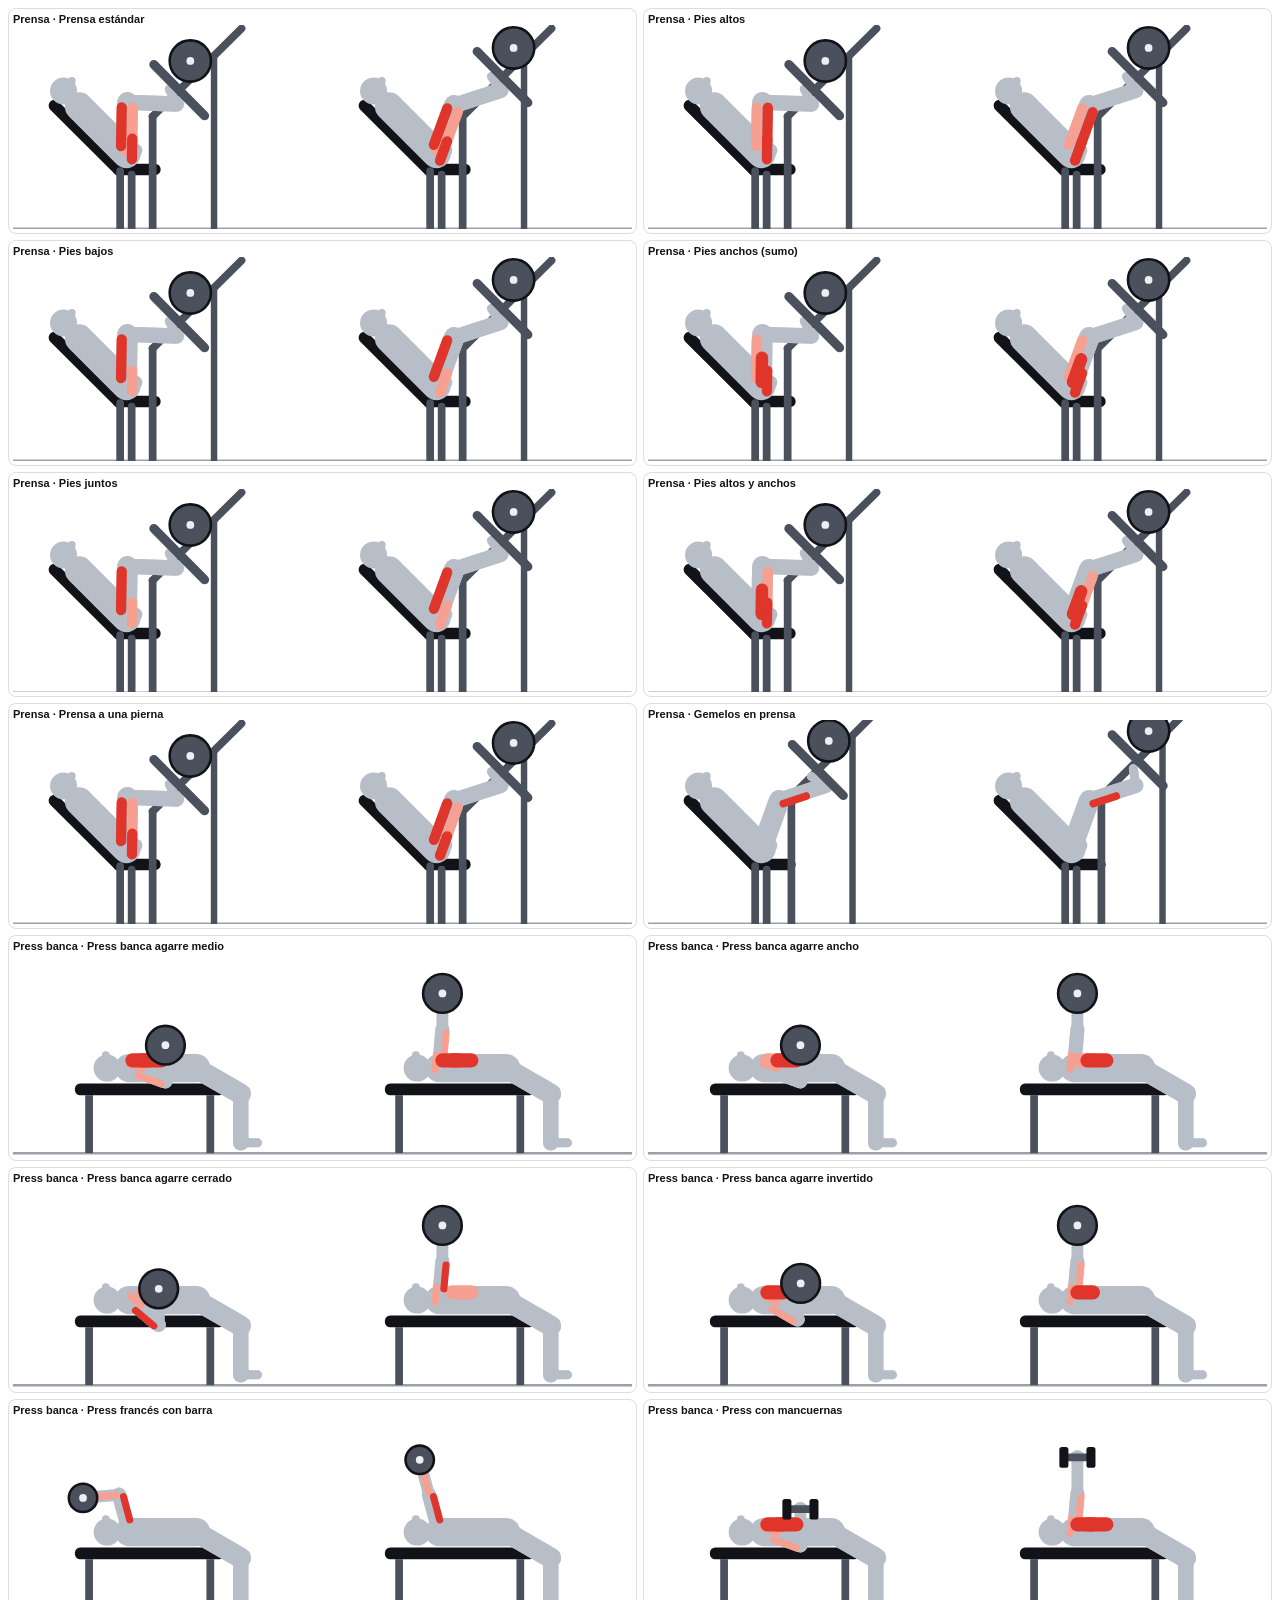
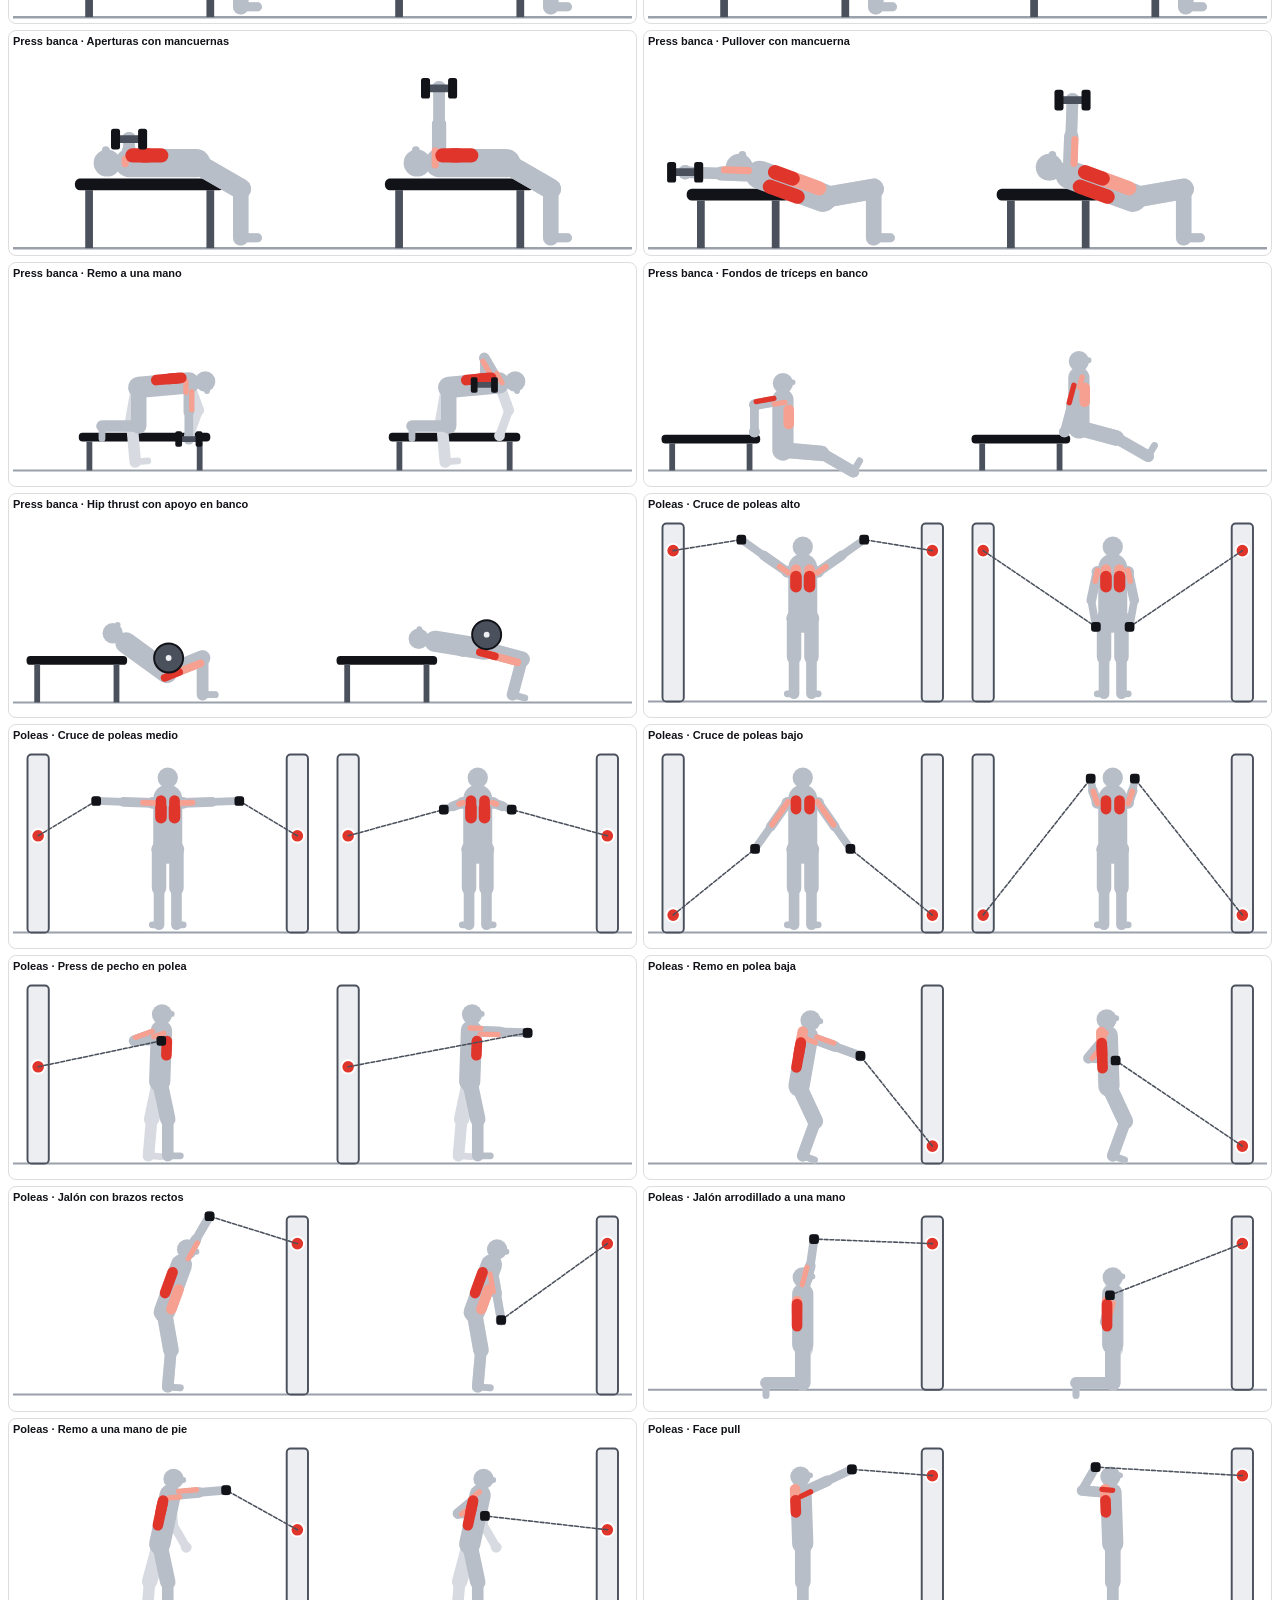
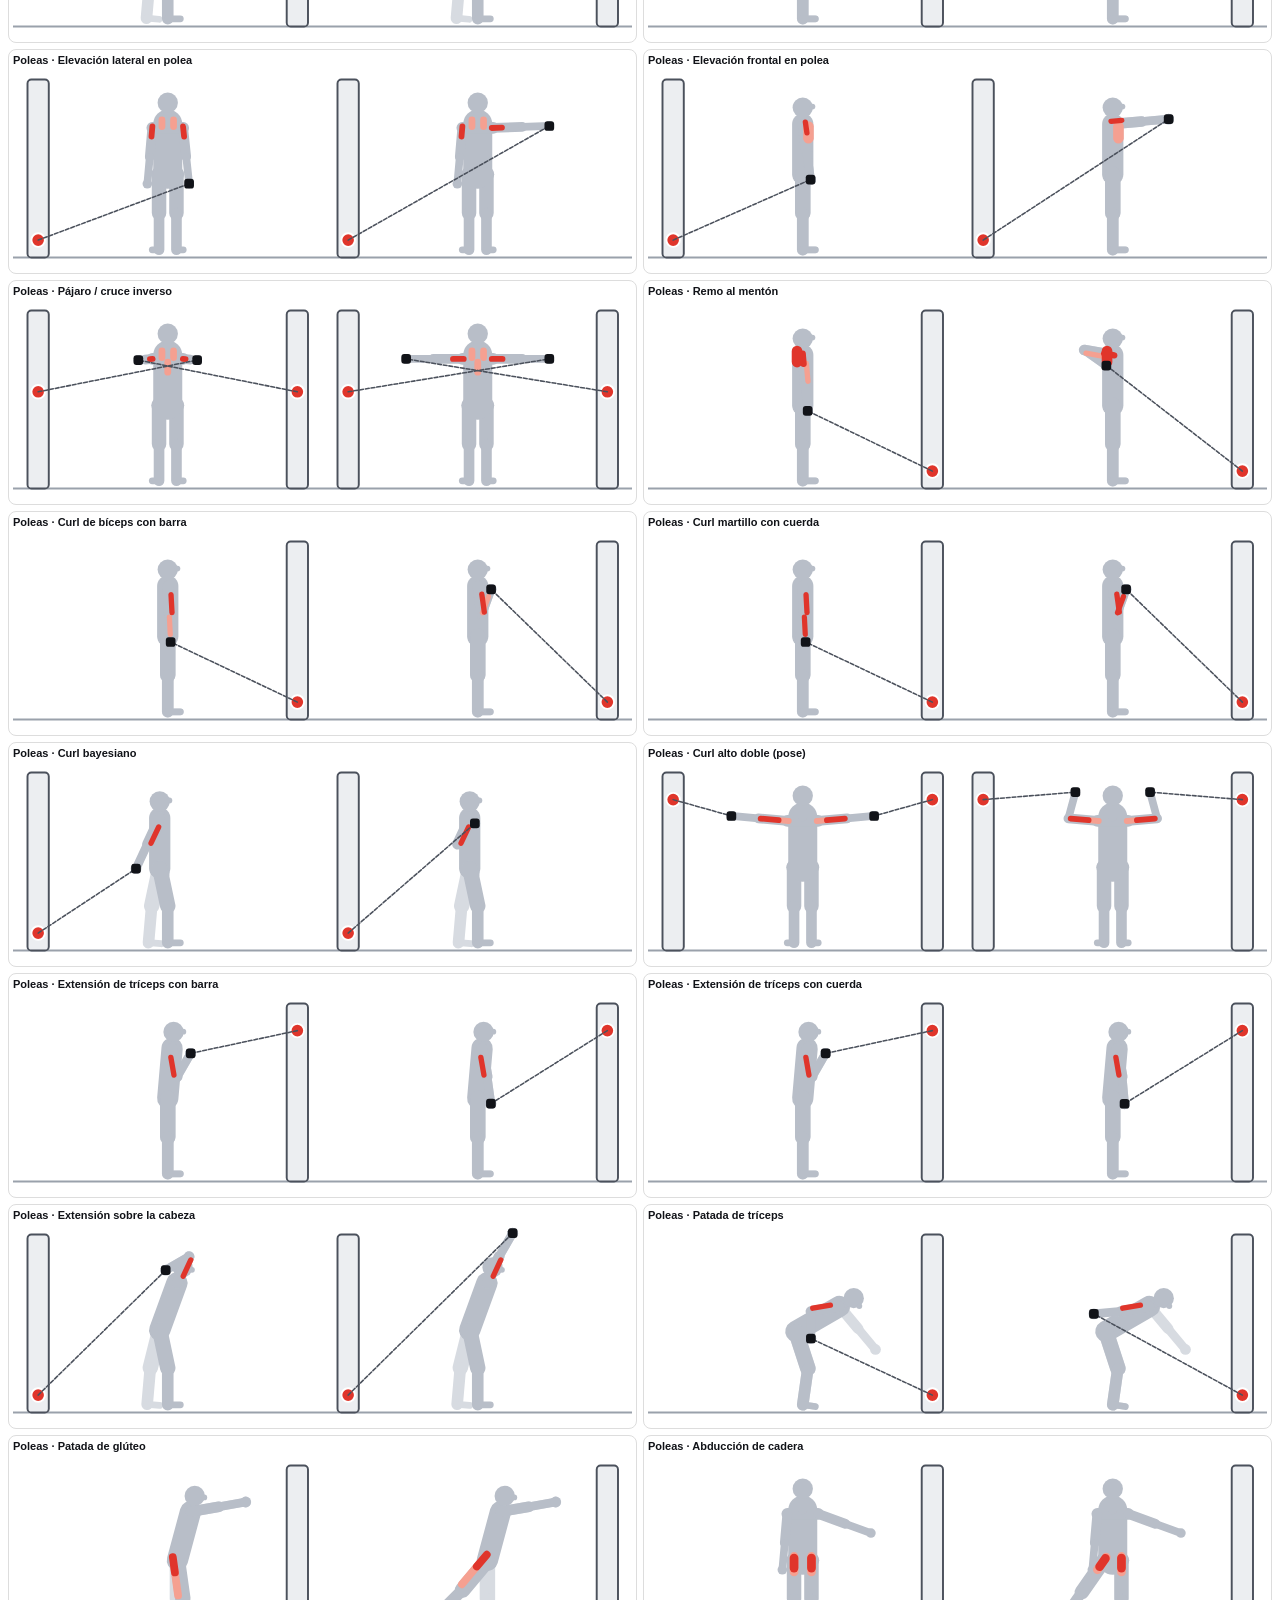
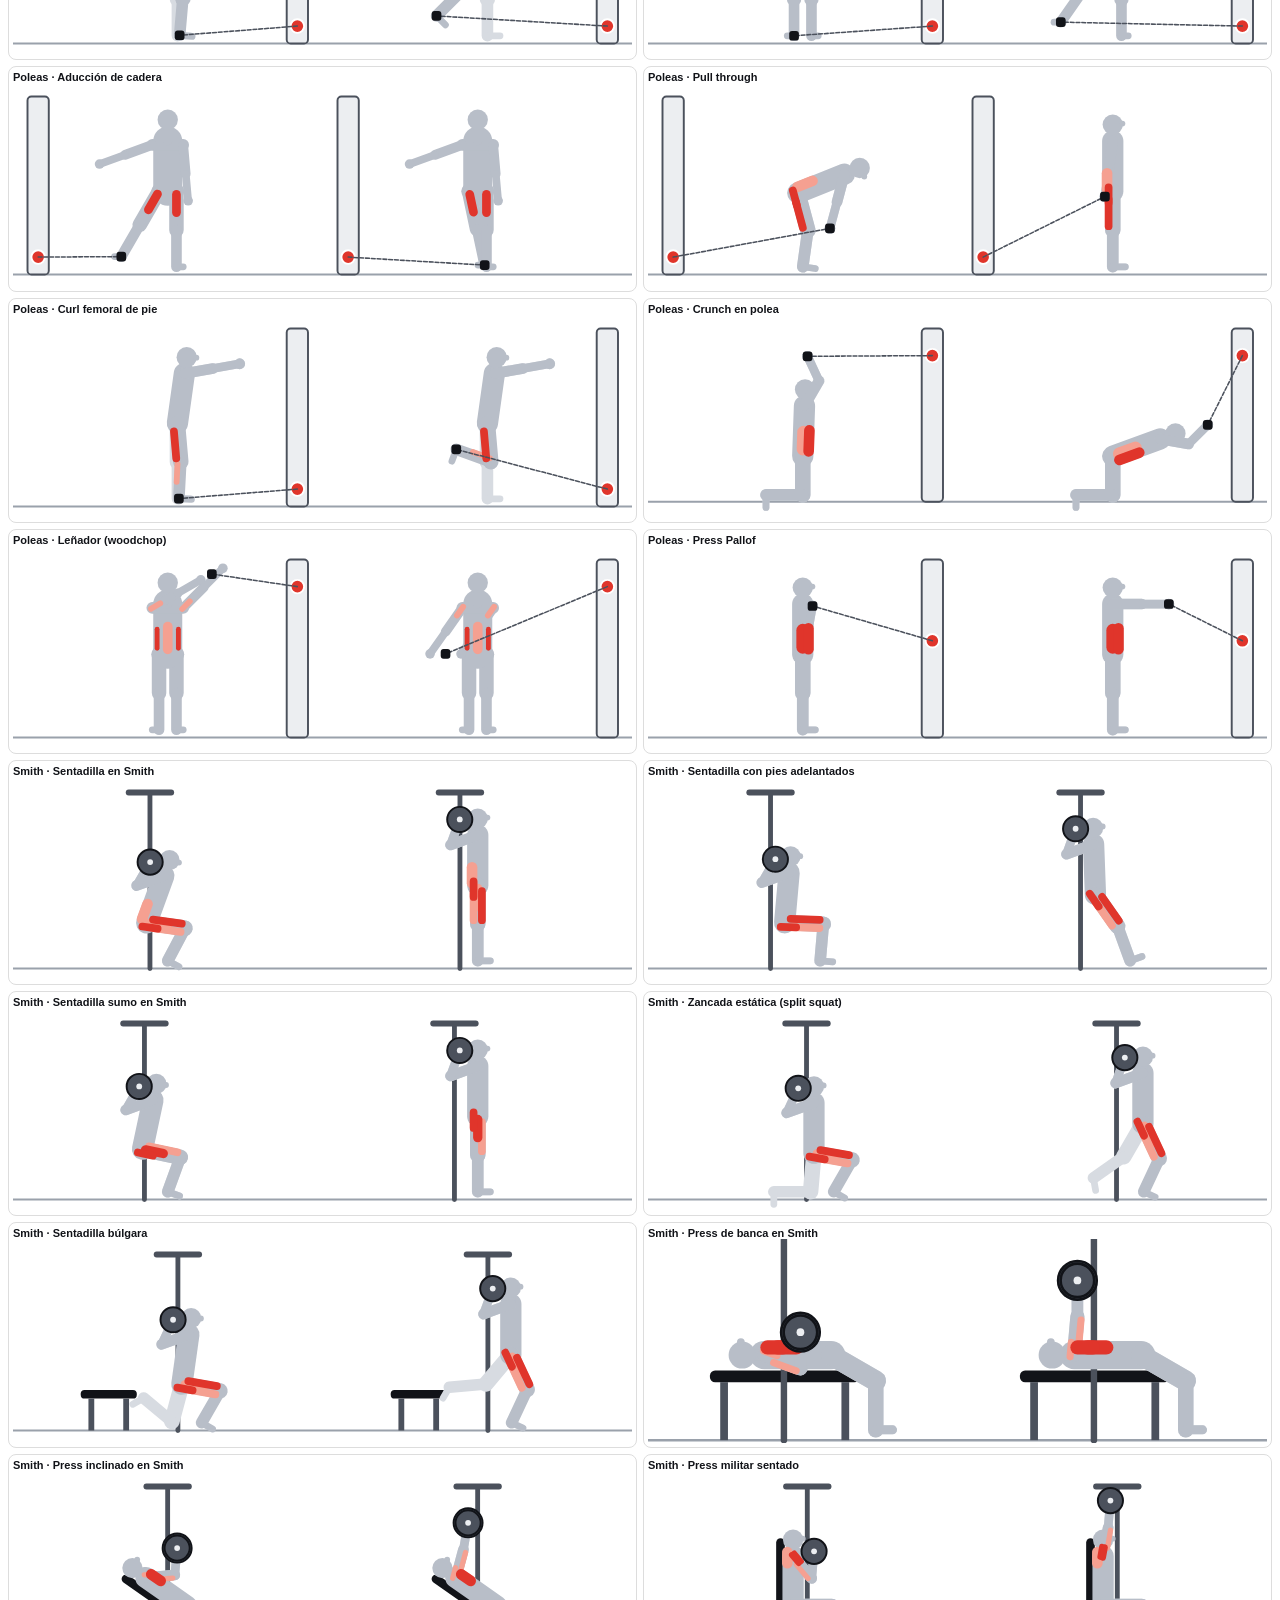
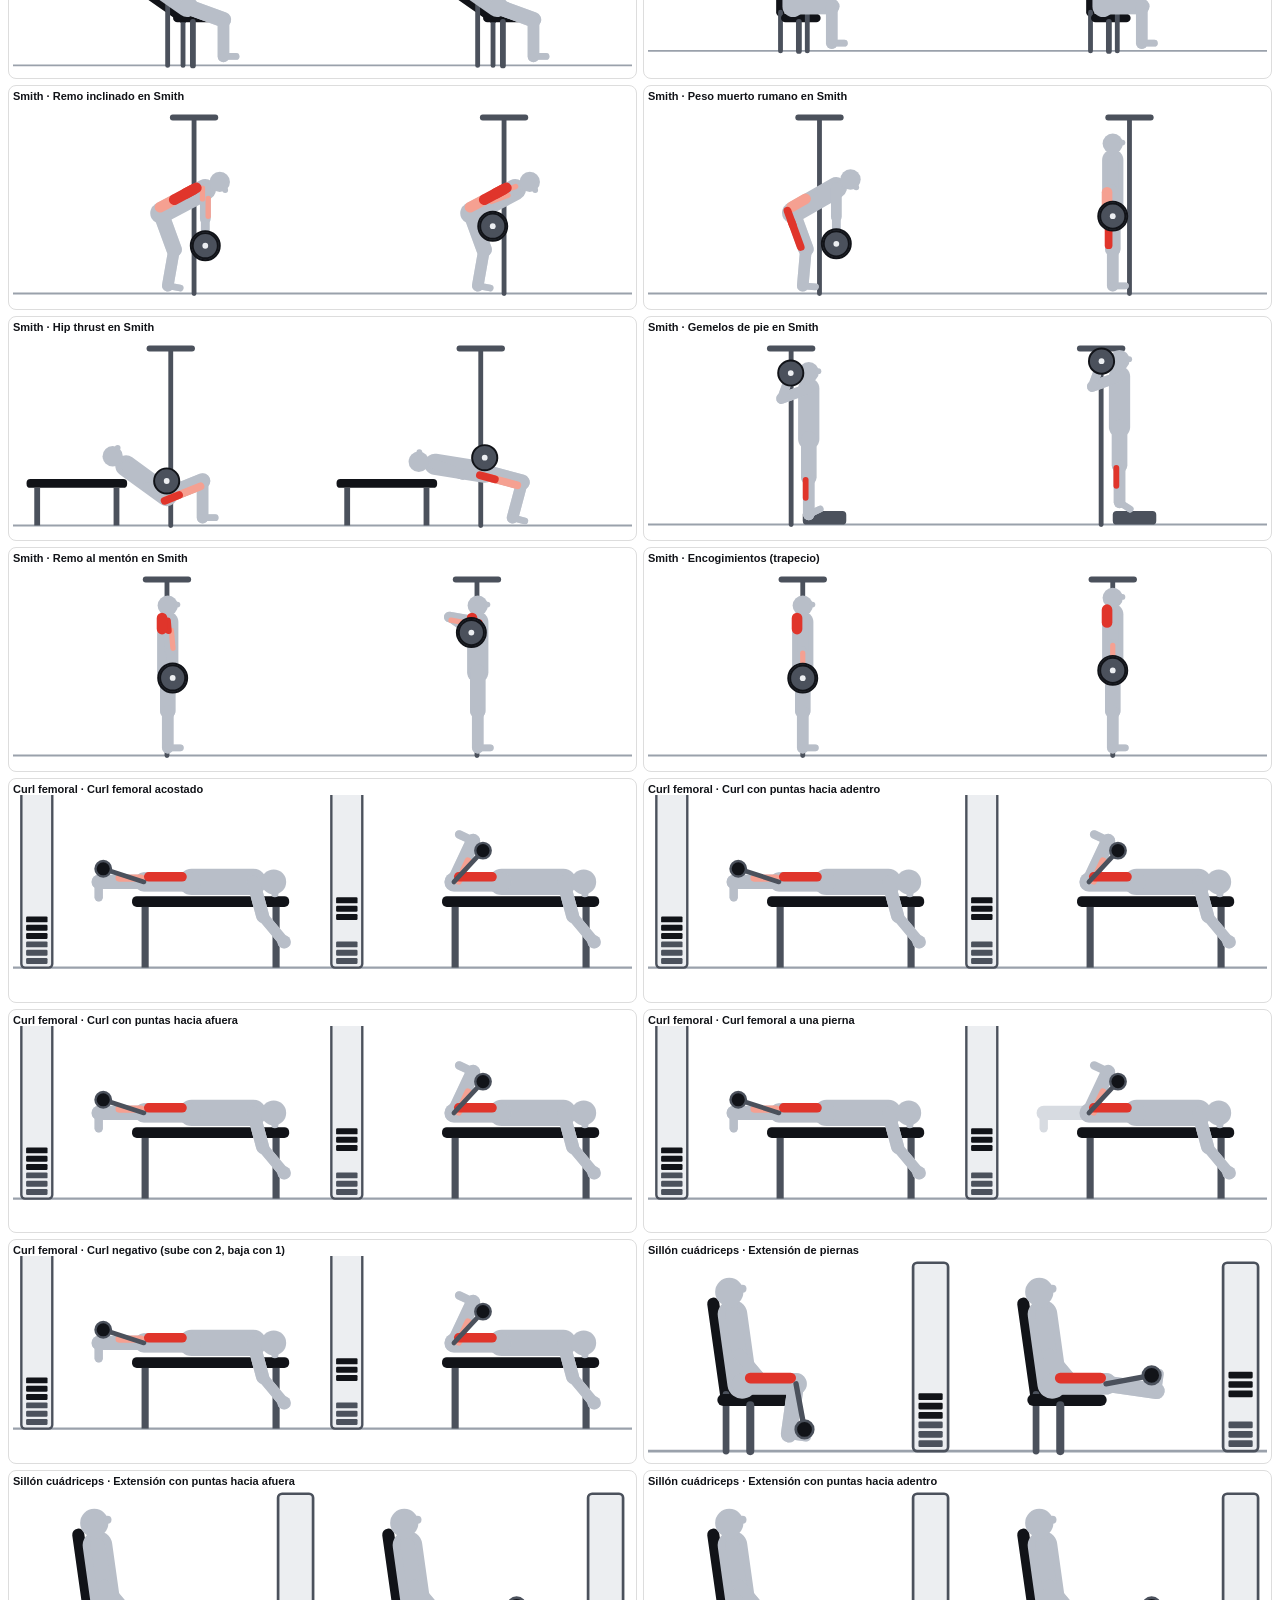
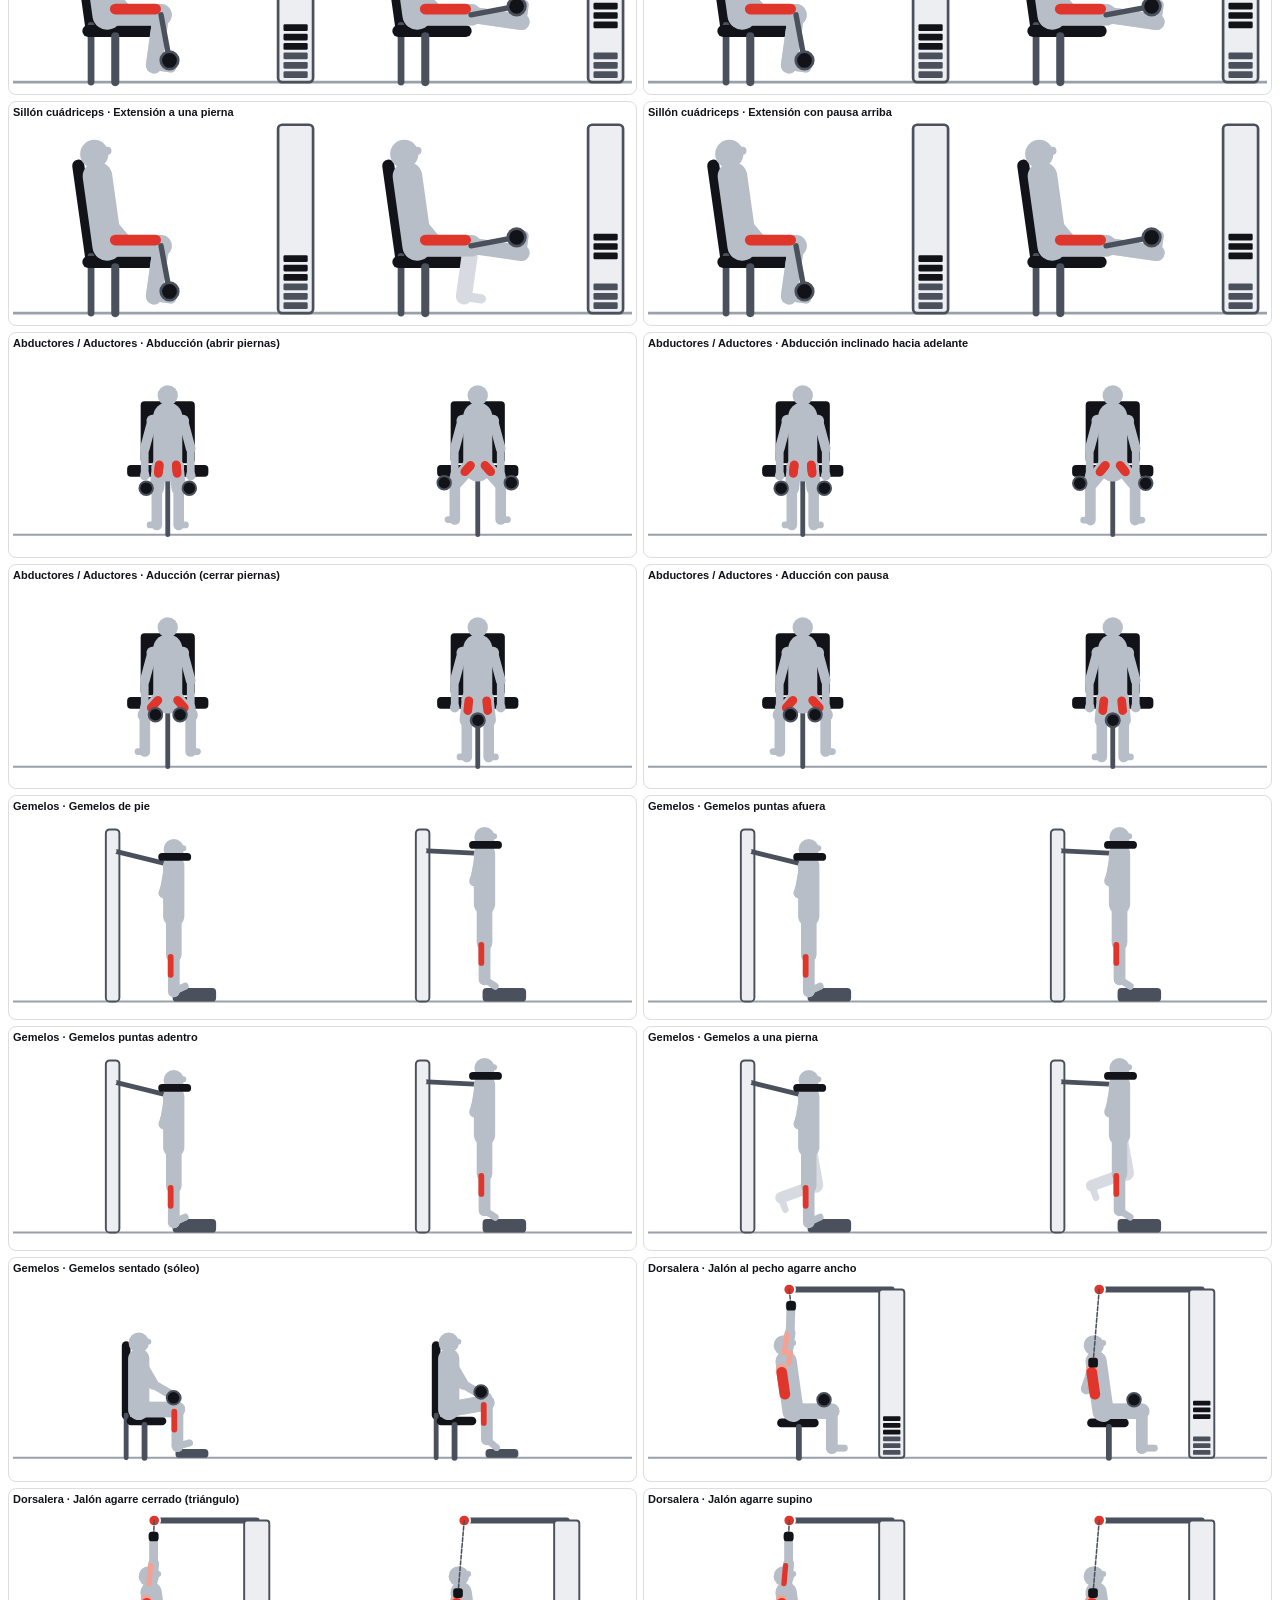
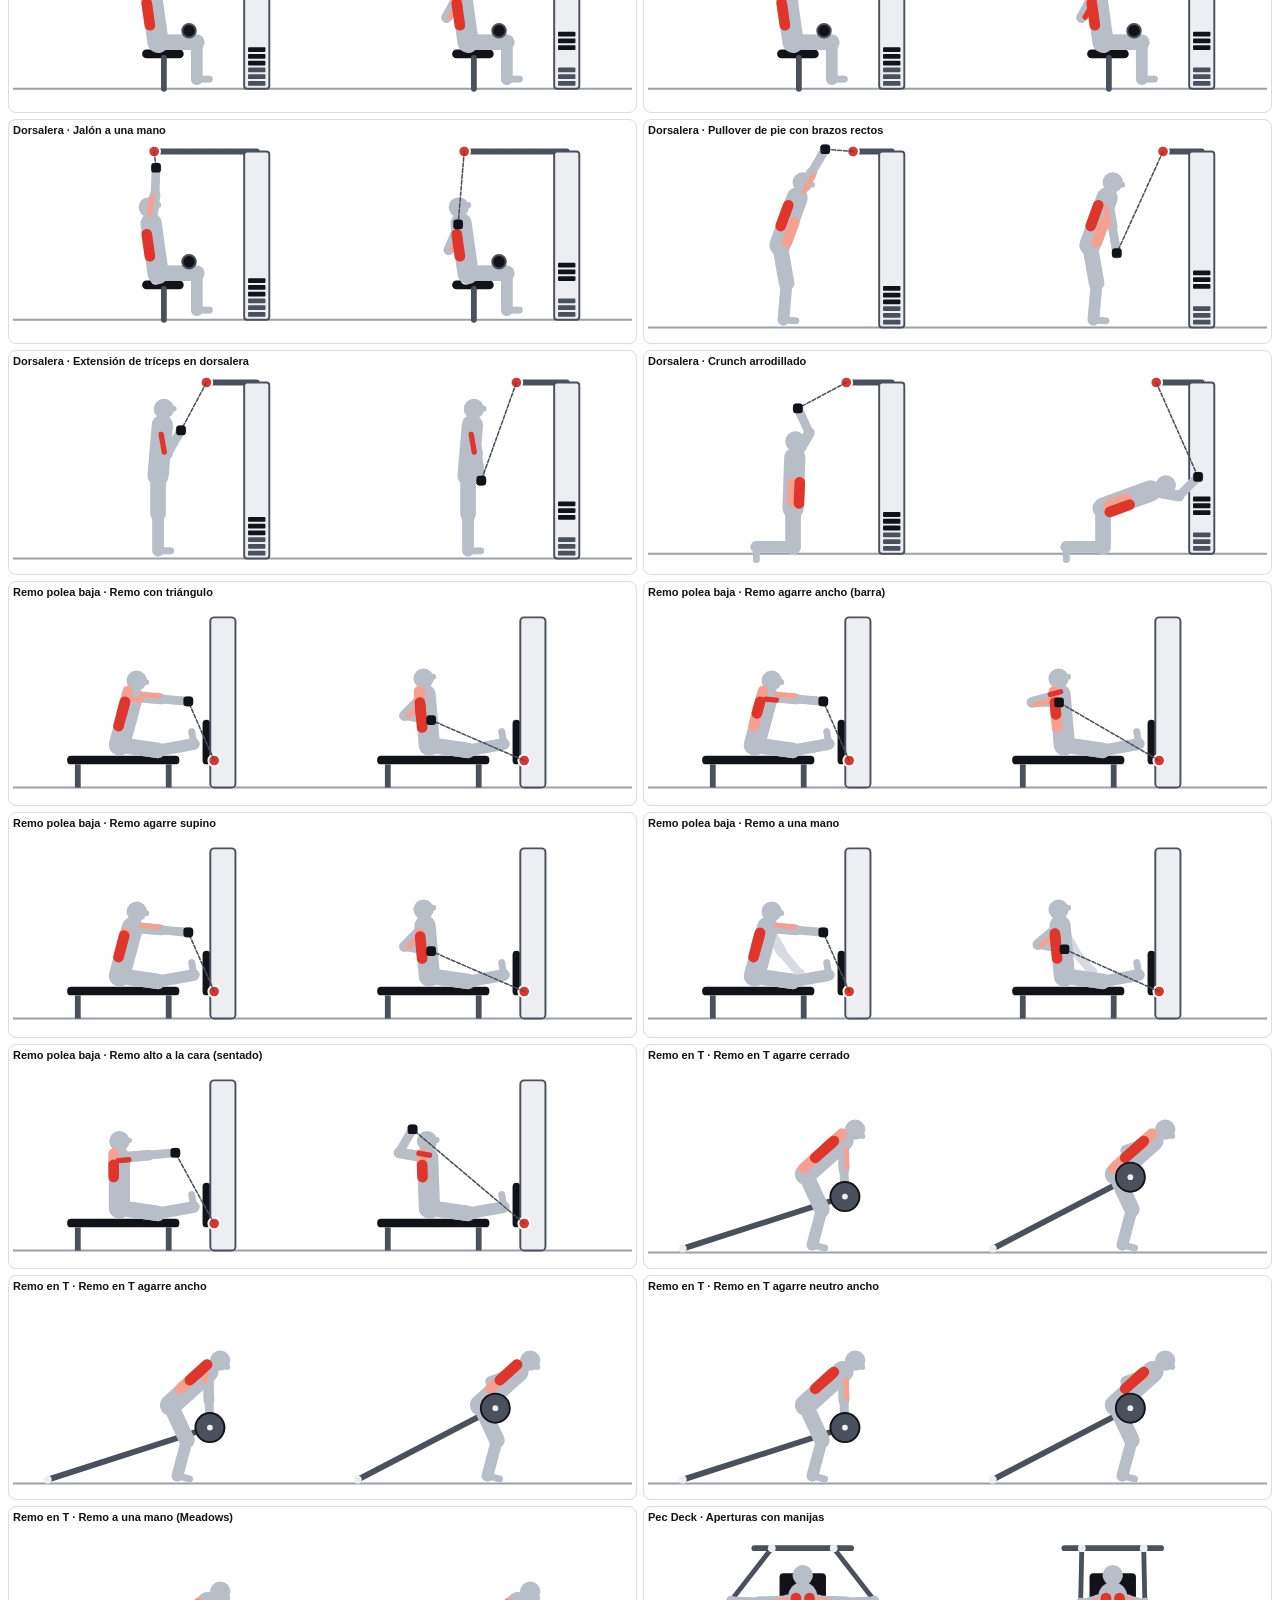
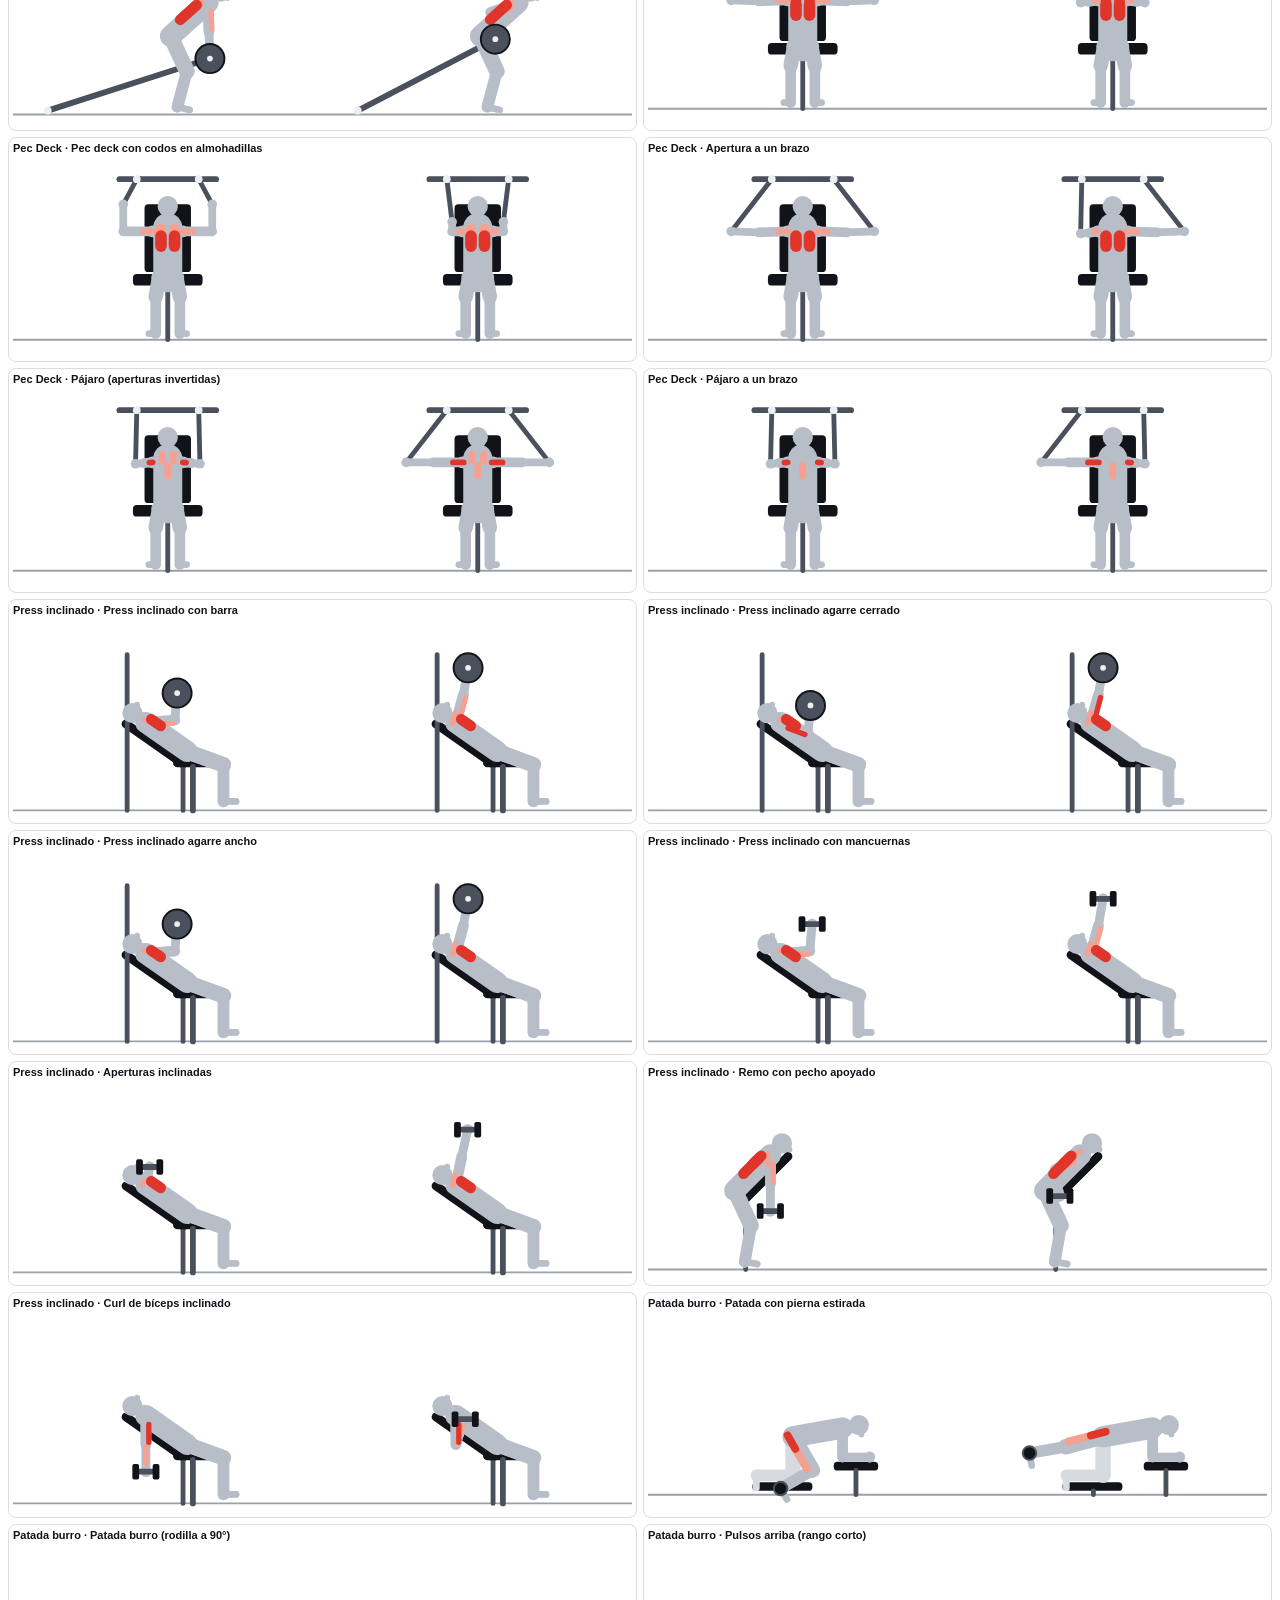
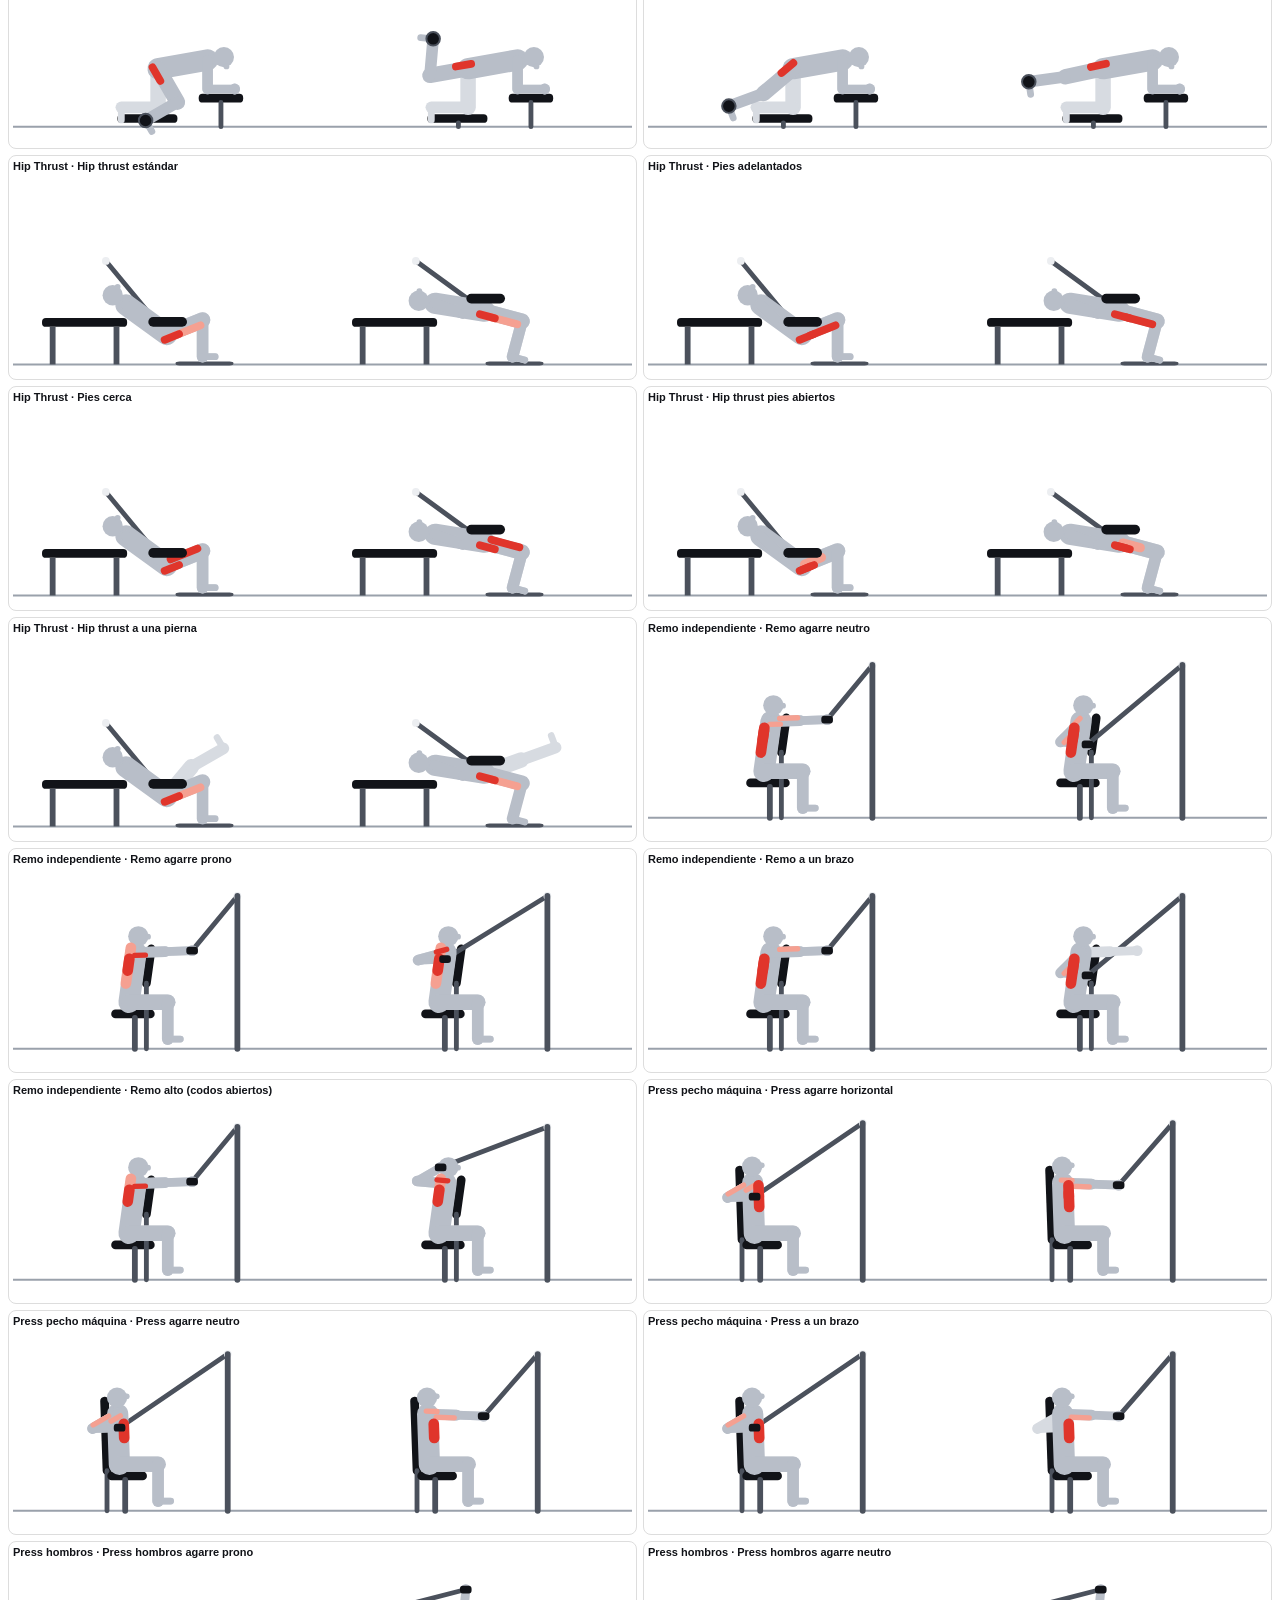
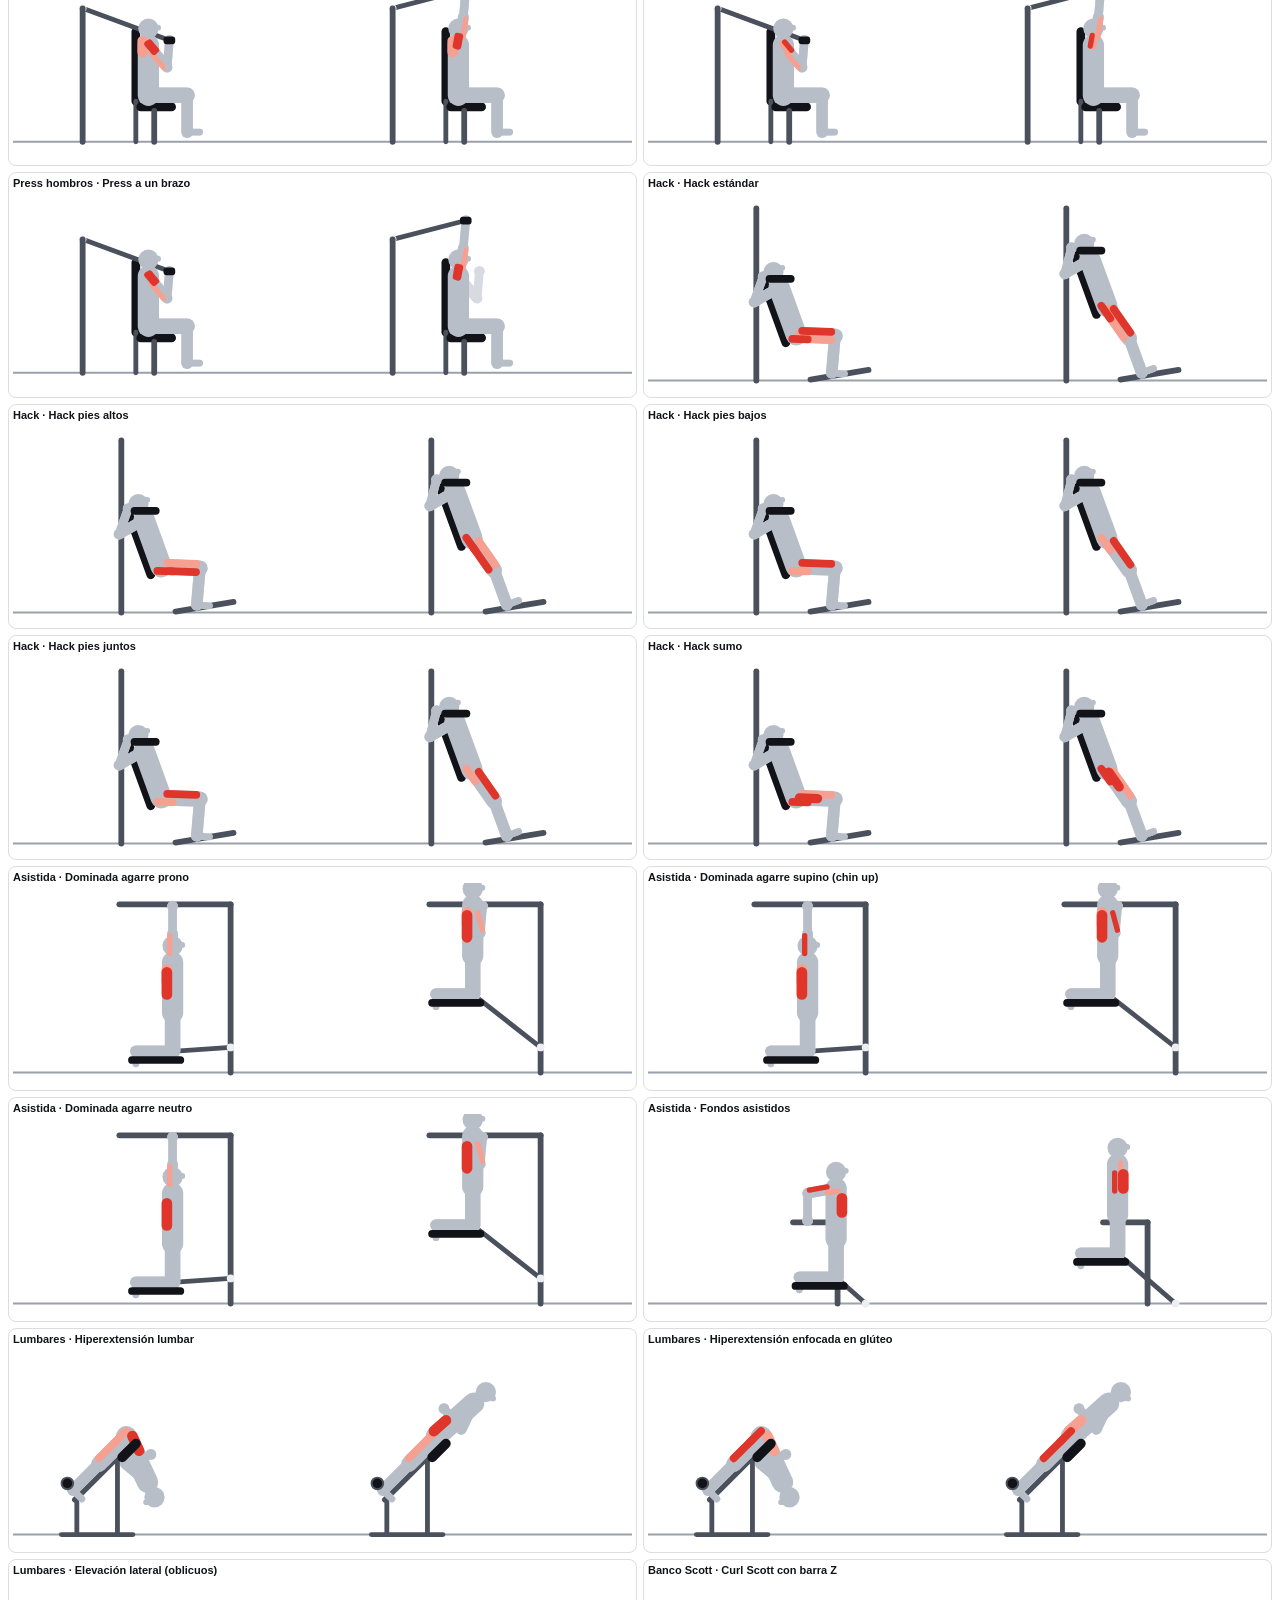
==== anim-test.html @ 503b83f9 "QrGym: guía de máquinas con QR Co-Authored-By: Claude Opus 5.5 <noreply@anthropic.com>" ====
<!doctype html>
<html lang="es"><head><meta charset="utf-8"><title>Revisión de animaciones</title>
<link rel="stylesheet" href="css/styles.css">
<style>
  :root { color-scheme: light; }
  body { background: #fff; }
  .g { display: grid; grid-template-columns: repeat(2, 1fr); gap: 6px; padding: 8px; }
  .c { border: 1px solid #ddd; border-radius: 8px; padding: 4px; font: 11px sans-serif; }
  .c div { display: flex; } .c svg { width: 50%; height: auto; }
</style></head>
<body><div class="g" id="g"></div>
<script src="js/data.js"></script><script src="js/data-extra.js"></script><script src="js/config.js"></script><script src="js/graphics.js"></script><script src="js/anim.js"></script><script src="js/anim-extra.js"></script>
<script>
  const only = new URLSearchParams(location.search).get('m');
  document.getElementById('g').innerHTML = MACHINES.filter(m => !only || m.id === only).flatMap(m => m.exercises.map(e =>
    `<div class="c"><b>${m.short} · ${e.name}</b><div>${Anim.staticSVG(m.id, e, 0)}${Anim.staticSVG(m.id, e, 1)}</div></div>`)).join('');
</script></body></html>
---- css/styles.css ----
/* ============================================================
   QrGym — Estilos (mobile first, claro/oscuro)
   ============================================================ */
:root {
  --bg: #f4f5f7;
  --surface: #ffffff;
  --ink: #111318;
  --muted: #5f6673;
  --line: #e3e6eb;
  --accent: #e0352b;
  --accent-ink: #ffffff;
  --accent-soft: #fde8e6;

  /* Anatomía */
  --body: #d9dde3;
  --body-line: #b9bfc8;
  --mus: #c9ced6;
  --mus-line: #aab1bb;
  --prim: #e0352b;
  --sec: #f5a091;
  --hair: #9aa1ab;

  /* Diagramas */
  --dg-plate: #eceef1;
  --dg-line: #9aa1ab;
  --dg-metal: #4b515c;
  --dg-fig: #2b2f37;
  --fig-body: #b8bec8;
  --fig-far: #d7dbe1;

  --radius: 18px;
  --shadow: 0 1px 2px rgba(17,19,24,.05), 0 6px 20px rgba(17,19,24,.06);
}
@media (prefers-color-scheme: dark) {
  :root:not([data-theme="light"]) {
    --bg: #0e1014; --surface: #171a20; --ink: #f1f3f6; --muted: #a0a7b3; --line: #262a33;
    --accent: #ff4a3d; --accent-soft: #3a1714;
    --body: #343a45; --body-line: #464d5a; --mus: #3f4653; --mus-line: #555d6b; --prim: #ff4a3d; --sec: #b9584c; --hair: #5a6170;
    --dg-plate: #20242c; --dg-line: #5f6673; --dg-metal: #b5bcc7; --dg-fig: #e6e9ee; --fig-body: #8b93a1; --fig-far: #4a515e;
    --shadow: 0 1px 2px rgba(0,0,0,.4), 0 6px 20px rgba(0,0,0,.3);
  }
}
:root[data-theme="dark"] {
  --bg: #0e1014; --surface: #171a20; --ink: #f1f3f6; --muted: #a0a7b3; --line: #262a33;
  --accent: #ff4a3d; --accent-soft: #3a1714;
  --body: #343a45; --body-line: #464d5a; --mus: #3f4653; --mus-line: #555d6b; --prim: #ff4a3d; --sec: #b9584c; --hair: #5a6170;
  --dg-plate: #20242c; --dg-line: #5f6673; --dg-metal: #b5bcc7; --dg-fig: #e6e9ee; --fig-body: #8b93a1; --fig-far: #4a515e;
}

* { box-sizing: border-box; }
html { -webkit-text-size-adjust: 100%; }
body {
  margin: 0; background: var(--bg); color: var(--ink);
  font-family: 'Archivo', system-ui, -apple-system, 'Segoe UI', sans-serif;
  line-height: 1.5; font-size: 16px;
}
a { color: inherit; }
.wrap { max-width: 1080px; margin: 0 auto; padding: 0 16px; }

/* ---------- Topbar ---------- */
.topbar {
  position: sticky; top: 0; z-index: 10;
  display: flex; align-items: center; justify-content: space-between; gap: 12px;
  padding: 10px 16px; background: color-mix(in srgb, var(--bg) 85%, transparent);
  backdrop-filter: blur(10px); border-bottom: 1px solid var(--line);
}
.brand { text-decoration: none; font-weight: 900; font-style: italic; font-size: 20px; letter-spacing: -.02em; display: flex; align-items: center; gap: 4px; }
.brand-mark { background: var(--accent); color: var(--accent-ink); padding: 0 6px; border-radius: 6px; font-style: italic; }
.topnav { display: flex; gap: 4px; overflow-x: auto; }
.topnav a { text-decoration: none; font-weight: 600; font-size: 14px; padding: 6px 10px; border-radius: 999px; color: var(--muted); white-space: nowrap; }
.topnav a:hover { background: var(--surface); color: var(--ink); }

/* ---------- Tipografía (estilo "DIA 1 PIERNA y GLÚTEO") ---------- */
.title-xl { font-weight: 900; font-style: italic; text-transform: uppercase; letter-spacing: -.02em; line-height: 1.02; font-size: clamp(28px, 7vw, 46px); margin: 4px 0 10px; }
.title-lg { font-weight: 900; font-style: italic; text-transform: uppercase; font-size: 22px; margin: 32px 0 12px; letter-spacing: -.01em; }
.title-md { font-weight: 800; font-style: italic; text-transform: uppercase; font-size: 16px; margin: 0 0 12px; letter-spacing: .01em; }
.eyebrow { margin: 0; font-size: 12px; font-weight: 800; letter-spacing: .12em; text-transform: uppercase; color: var(--accent); }
.lead { color: var(--muted); font-size: 17px; margin: 0; max-width: 60ch; }
.muted { color: var(--muted); margin: -4px 0 12px; }
.accent { color: var(--accent); }

#app { padding-top: 16px; padding-bottom: 32px; min-height: 70vh; }
#app.enter { animation: enter .28s ease-out; }
@keyframes enter { from { opacity: 0; transform: translateY(8px); } to { opacity: 1; transform: none; } }

.hero { padding: 20px 0 6px; }
.back { display: inline-block; text-decoration: none; color: var(--muted); font-weight: 600; font-size: 14px; margin-bottom: 10px; padding: 6px 0; }
.back:hover { color: var(--accent); }

.card { background: var(--surface); border-radius: var(--radius); padding: 18px; box-shadow: var(--shadow); border: 1px solid var(--line); }

/* ---------- Máquinas ---------- */
.machine-grid { display: grid; gap: 12px; grid-template-columns: 1fr; }
@media (min-width: 720px) { .machine-grid { grid-template-columns: repeat(3, 1fr); } }
.machine-card {
  display: flex; align-items: center; gap: 14px; text-decoration: none;
  background: var(--surface); border: 1px solid var(--line); border-radius: var(--radius); padding: 14px; box-shadow: var(--shadow);
  transition: transform .15s, border-color .15s;
}
.machine-card:hover { transform: translateY(-2px); border-color: var(--accent); }
.machine-card h3 { margin: 0; font-weight: 900; font-style: italic; text-transform: uppercase; font-size: 20px; }
.machine-card p { margin: 0; color: var(--muted); font-size: 14px; }
.machine-card .arrow { margin-left: auto; font-size: 22px; color: var(--accent); font-weight: 800; }
.machine-art { width: 84px; flex: none; background: var(--accent-soft); border-radius: 12px; padding: 6px; }

.m-icon { width: 100%; height: auto; display: block; fill: none; stroke-linecap: round; stroke-linejoin: round; }
.mi-floor { stroke: var(--dg-line); stroke-width: 2; }
.mi-rail { stroke: var(--dg-metal); stroke-width: 4; }
.mi-seat { stroke: var(--ink); stroke-width: 6; }
.mi-seat-f { fill: var(--ink); }
.mi-accent { fill: var(--accent); }
.mi-plate { fill: none; stroke: var(--dg-metal); stroke-width: 4; }
.mi-plate-f { fill: var(--dg-metal); }
.mi-tower { fill: var(--dg-plate); stroke: var(--dg-metal); stroke-width: 2; }
.mi-cable { stroke: var(--accent); stroke-width: 1.6; stroke-dasharray: 3 2; }

.m-head { display: grid; gap: 14px; grid-template-columns: 1fr; align-items: center; }
.m-head-art { width: 120px; background: var(--accent-soft); border-radius: 16px; padding: 10px; }
@media (min-width: 720px) { .m-head { grid-template-columns: 160px 1fr; } .m-head-art { width: 160px; } }

.safety { margin: 18px 0 8px; background: var(--surface); border: 1px solid var(--line); border-left: 4px solid #f2a01e; border-radius: 12px; padding: 10px 14px; }
.safety summary { font-weight: 800; cursor: pointer; }
.safety ul { margin: 8px 0 2px; padding-left: 20px; color: var(--muted); }

/* ---------- Filtros ---------- */
.filters { position: sticky; top: 52px; z-index: 5; background: var(--bg); padding: 10px 0 6px; margin: 0 -16px; padding-left: 16px; padding-right: 16px; }
.chips { display: flex; gap: 8px; overflow-x: auto; padding-bottom: 4px; scrollbar-width: none; }
.chips::-webkit-scrollbar { display: none; }
.chips.static { flex-wrap: wrap; overflow: visible; }
.chip {
  flex: none; border: 1px solid var(--line); background: var(--surface); color: var(--ink);
  padding: 8px 14px; border-radius: 999px; font: inherit; font-weight: 700; font-size: 14px; cursor: pointer;
}
.chip.on { background: var(--ink); color: var(--bg); border-color: var(--ink); }
.chip.big { background: var(--accent); color: var(--accent-ink); border-color: var(--accent); font-weight: 900; font-style: italic; }
.muscle-filter { margin-top: 8px; }
.muscle-filter summary { cursor: pointer; font-weight: 700; font-size: 14px; color: var(--muted); padding: 4px 0; }
.muscle-filter .body-picker { background: var(--surface); border-radius: var(--radius); border: 1px solid var(--line); padding: 10px; margin-top: 6px; }
.link-btn { background: none; border: 0; color: var(--accent); font: inherit; font-weight: 700; cursor: pointer; padding: 8px 0; }
.count { color: var(--muted); font-size: 14px; font-weight: 600; margin: 10px 0; }
.empty { color: var(--muted); }

/* ---------- Tarjetas de ejercicio ---------- */
.ex-grid { display: grid; gap: 12px; grid-template-columns: 1fr; }
@media (min-width: 620px) { .ex-grid { grid-template-columns: repeat(2, 1fr); } }
@media (min-width: 960px) { .ex-grid { grid-template-columns: repeat(3, 1fr); } }
.ex-card {
  display: flex; gap: 12px; text-decoration: none; background: var(--surface);
  border: 1px solid var(--line); border-radius: var(--radius); padding: 12px; box-shadow: var(--shadow);
  transition: transform .15s, border-color .15s;
}
.ex-card:hover { transform: translateY(-2px); border-color: var(--accent); }
.ex-card-bodies { display: flex; gap: 2px; flex: none; background: var(--bg); border-radius: 12px; padding: 6px; }
.ex-card-info { min-width: 0; display: flex; flex-direction: column; }
.ex-card h3 { margin: 4px 0 2px; font-size: 17px; font-weight: 900; font-style: italic; text-transform: uppercase; line-height: 1.1; }
.ex-card p { margin: 0 0 8px; font-size: 13px; color: var(--muted); }
.ex-card .sets { margin-top: auto; font-weight: 900; font-style: italic; font-size: 18px; }
.tag { align-self: flex-start; font-size: 11px; font-weight: 800; text-transform: uppercase; letter-spacing: .06em; color: var(--accent); background: var(--accent-soft); padding: 2px 8px; border-radius: 999px; }

/* ---------- Cuerpo / anatomía ---------- */
.body { display: block; height: auto; }
.body-sm { width: 46px; }
.body-md { width: 100%; max-width: 160px; }
.body-lg { width: 100%; max-width: 190px; }
.body-base, .body-base * { fill: var(--body); stroke: var(--body-line); stroke-width: .8; }
.body-hair { fill: var(--hair); }
.mus > * , .mus g > * { fill: var(--mus); stroke: var(--mus-line); stroke-width: .7; transition: fill .2s; }
.mus-s > *, .mus-s g > * { fill: var(--sec); stroke: color-mix(in srgb, var(--sec) 70%, #000); }
.mus-p > *, .mus-p g > * { fill: var(--prim); stroke: color-mix(in srgb, var(--prim) 70%, #000); }
.mus-p { animation: pulse 2.2s ease-in-out infinite; }
@keyframes pulse { 50% { opacity: .78; } }
@media (prefers-reduced-motion: reduce) { .mus-p { animation: none; } #app.enter { animation: none; } }
[data-m] { cursor: pointer; outline: none; }
[data-m]:hover > *, [data-m]:hover g > *, [data-m]:focus-visible > * { fill: var(--sec); }
.mus-sel > *, .mus-sel g > * { fill: var(--prim) !important; }

.body-pair { display: flex; justify-content: center; gap: 10px; }
.body-pair figure { margin: 0; flex: 1; display: flex; flex-direction: column; align-items: center; }
.body-pair figcaption { font-size: 12px; font-weight: 800; text-transform: uppercase; letter-spacing: .1em; color: var(--muted); margin-top: 4px; }
.body-picker .body-md { max-width: 200px; }

.legend { display: flex; justify-content: center; gap: 16px; font-size: 13px; font-weight: 700; margin: 12px 0 8px; }
.legend i { display: inline-block; width: 12px; height: 12px; border-radius: 3px; margin-right: 6px; vertical-align: -1px; }
.lg-p { background: var(--prim); } .lg-s { background: var(--sec); }
.mchips { display: flex; flex-wrap: wrap; gap: 6px; justify-content: center; }
.mchip { font-size: 13px; font-weight: 700; padding: 4px 10px; border-radius: 999px; }
.mchip.p { background: var(--prim); color: #fff; }
.mchip.s { background: var(--accent-soft); color: var(--ink); }

/* ---------- Detalle ---------- */
.ex-head { margin-bottom: 16px; }
.detail-grid { display: grid; gap: 14px; grid-template-columns: 1fr; }
@media (min-width: 860px) {
  .detail-grid { grid-template-columns: 1fr 1fr; }
  .video-card { grid-column: 1 / -1; }
}
.diagram-wrap { background: var(--bg); border-radius: 14px; padding: 12px; display: flex; justify-content: center; }
.diagram { width: 100%; max-width: 340px; height: auto; display: block; }
.pos-text { margin: 12px 0 0; font-weight: 600; }
.pos-facts { display: grid; grid-template-columns: 1fr 1fr 1fr; gap: 8px; margin: 12px 0 0; }
.pos-facts div { background: var(--bg); border-radius: 10px; padding: 8px 10px; }
.pos-facts .wide { grid-column: 1 / -1; }
.pos-facts dt { font-size: 11px; text-transform: uppercase; letter-spacing: .08em; color: var(--muted); font-weight: 800; }
.pos-facts dd { margin: 0; font-weight: 800; font-size: 14px; }

.steps { counter-reset: s; list-style: none; padding: 0; margin: 0; }
.steps li { counter-increment: s; position: relative; padding: 4px 0 12px 44px; }
.steps li::before {
  content: counter(s); position: absolute; left: 0; top: 0; width: 32px; height: 32px; border-radius: 50%;
  background: var(--ink); color: var(--bg); display: grid; place-items: center; font-weight: 900; font-style: italic;
}
.tips ul, .errors ul { margin: 0; padding-left: 20px; }
.tips li, .errors li { margin-bottom: 6px; }
.tips { border-top: 4px solid #22a55b; }
.errors { border-top: 4px solid var(--accent); }

video, .video-frame { width: 100%; border-radius: 14px; background: #000; display: block; }
.video-frame { position: relative; aspect-ratio: 16 / 9; overflow: hidden; }
.video-frame iframe { position: absolute; inset: 0; width: 100%; height: 100%; border: 0; }
.video-ph {
  aspect-ratio: 16 / 9; border-radius: 14px; background: linear-gradient(135deg, var(--dg-plate), var(--bg));
  display: flex; flex-direction: column; align-items: center; justify-content: center; text-align: center; gap: 8px; padding: 16px;
  border: 2px dashed var(--line);
}
.video-ph p { margin: 0; color: var(--muted); font-weight: 700; }
.video-ph-icon { width: 56px; height: 56px; border-radius: 50%; background: var(--accent); color: #fff; display: grid; place-items: center; font-size: 22px; padding-left: 4px; }
/* ---------- Animación propia ---------- */
.anim-box { background: var(--bg); border-radius: 14px; overflow: hidden; }
.anim { aspect-ratio: 320 / 210; }
.anim-svg { width: 100%; height: 100%; display: block; }
.anim-ctrl { display: flex; align-items: center; gap: 6px; flex-wrap: wrap; padding: 8px 10px; border-top: 1px solid var(--line); }
.ctl { font: inherit; font-weight: 800; font-size: 13px; border: 1px solid var(--line); background: var(--surface); color: var(--ink); border-radius: 999px; padding: 6px 12px; cursor: pointer; min-width: 40px; }
.ctl.on { background: var(--ink); color: var(--bg); border-color: var(--ink); }
.anim-legend { margin-left: auto; font-size: 12px; font-weight: 700; color: var(--muted); display: flex; align-items: center; gap: 5px; }
.anim-legend i { display: inline-block; width: 10px; height: 10px; border-radius: 3px; }
.anim-legend i + i, .anim-legend i:nth-of-type(2) { margin-left: 6px; }
.yt-link { display: inline-block; margin-top: 12px; font-size: 14px; font-weight: 700; color: var(--muted); text-decoration: none; }
.yt-link:hover { color: var(--accent); }
.video-card video, .video-card .video-frame { margin-top: 12px; }
.video-card { order: -1; }

.anim-svg line { stroke-linecap: round; }
.anim-svg .fg { stroke: var(--fig-body); }
.anim-svg .fg-f { fill: var(--fig-body); }
.anim-svg .bg { stroke: var(--fig-far); }
.anim-svg .bg-f { fill: var(--fig-far); }
.anim-svg .mu-p { stroke: var(--prim); }
.anim-svg .mu-s { stroke: var(--sec); }
.eq-floor { stroke: var(--dg-line); stroke-width: 2; }
.eq-tower { fill: var(--dg-plate); stroke: var(--dg-metal); stroke-width: 2; }
.eq-pulley { fill: var(--accent); stroke: var(--surface); stroke-width: 2; }
.eq-cable { stroke: var(--dg-metal); stroke-dasharray: 4 2; }
.eq-acc { fill: var(--ink); }
.eq-metal { fill: var(--dg-metal); }
.eq-metal-l { stroke: var(--dg-metal); }
.eq-pad { fill: var(--ink); }
.eq-pad-l { stroke: var(--ink); }
.eq-sled { stroke: var(--dg-metal); }
.eq-plate { fill: var(--dg-metal); stroke: var(--ink); stroke-width: 2; }
.eq-hub { fill: var(--dg-plate); }
.eq-roller { fill: var(--ink); stroke: var(--dg-metal); stroke-width: 2; }
.dg-vbar { fill: none; stroke: var(--dg-metal); stroke-width: 7; stroke-linecap: round; }
.dg-barline { stroke: var(--accent); stroke-width: 3; stroke-dasharray: 8 5; }
.diagram-anim { width: 100%; max-width: 360px; height: auto; display: block; }
.m-icon.anim-svg { width: 100%; height: auto; }
.ajustes { margin-top: 12px; background: var(--bg); border-radius: 12px; padding: 10px 12px; font-size: 14px; }
.ajustes ul { margin: 6px 0 0; padding-left: 18px; color: var(--muted); }
.home-head { display: flex; align-items: center; justify-content: space-between; gap: 12px; flex-wrap: wrap; margin: 32px 0 10px; }
.home-head .title-lg { margin: 0; }
.home-head small { font-size: 14px; color: var(--muted); font-style: normal; }
.search { flex: 1 1 220px; max-width: 360px; font: inherit; font-size: 15px; padding: 10px 14px; border-radius: 999px; border: 1px solid var(--line); background: var(--surface); color: var(--ink); }
.search:focus { outline: 2px solid var(--accent); outline-offset: 1px; }
.groups { margin-bottom: 12px; }

.btn { display: inline-block; background: var(--ink); color: var(--bg); text-decoration: none; font-weight: 800; padding: 10px 16px; border-radius: 999px; font-size: 14px; }

.pager { display: grid; grid-template-columns: 1fr 1fr; gap: 12px; margin-top: 20px; }
.pager a { text-decoration: none; background: var(--surface); border: 1px solid var(--line); border-radius: 14px; padding: 12px 14px; font-weight: 800; font-style: italic; text-transform: uppercase; font-size: 14px; line-height: 1.2; }
.pager a:hover { border-color: var(--accent); }
.pager small { display: block; font-style: normal; text-transform: none; color: var(--muted); font-weight: 600; margin-bottom: 2px; }
.pager .next { text-align: right; }

.with-icon { display: flex; align-items: center; gap: 10px; }
.mini-icon { width: 46px; background: var(--accent-soft); border-radius: 10px; padding: 3px; display: inline-block; }

.foot-note { color: var(--muted); font-size: 13px; padding-top: 12px; padding-bottom: 32px; border-top: 1px solid var(--line); }

/* ---------- Diagramas ---------- */
.dg-plate { fill: var(--dg-plate); stroke: var(--dg-metal); stroke-width: 3; }
.dg-plate2 { fill: var(--dg-metal); }
.dg-grip { stroke: var(--dg-line); stroke-width: .6; }
.dg-dash { stroke: var(--dg-line); stroke-width: 1; stroke-dasharray: 4 4; fill: none; }
.dg-zone { font-size: 11px; font-weight: 800; letter-spacing: .1em; fill: var(--dg-line); font-family: inherit; }
.dg-zone.on { fill: var(--accent); }
.dg-edge { fill: var(--dg-metal); } .dg-edge.on { fill: var(--accent); }
.dg-note { font-size: 11px; fill: var(--muted); font-weight: 700; font-family: inherit; }
.dg-label { font-size: 12px; fill: var(--ink); font-weight: 800; font-family: inherit; }
.foot > * { fill: var(--accent); }
.foot-ghost > * { fill: none; stroke: var(--dg-line); stroke-width: 1.5; stroke-dasharray: 3 3; }
.foot { animation: footIn .5s ease-out both; }
@keyframes footIn { from { opacity: 0; } }
.dg-bar { fill: var(--dg-metal); }
.dg-knurl { stroke: var(--dg-plate); stroke-width: .8; }
.dg-ring { stroke: var(--accent); stroke-width: 1.5; }
.hand rect { fill: var(--ink); }
.hand .thumb { fill: var(--muted); }
.hand-sup rect { fill: var(--accent); }
.dg-person { fill: none; stroke: var(--dg-line); stroke-width: 2; }
.dg-floor { stroke: var(--dg-line); stroke-width: 2; }
.dg-bench { fill: var(--ink); } .dg-bench-leg { fill: var(--dg-metal); }
.dg-fig line { stroke: var(--dg-fig); stroke-width: 9; stroke-linecap: round; }
.dg-fig circle { fill: var(--dg-fig); }
.dg-tool rect { fill: var(--accent); }
.dg-contact { fill: none; stroke: var(--accent); stroke-width: 2.5; animation: ping 1.6s ease-out infinite; transform-box: fill-box; transform-origin: center; }
@keyframes ping { 0% { transform: scale(.6); opacity: 1; } 100% { transform: scale(1.6); opacity: 0; } }
.dg-tower { fill: var(--dg-plate); stroke: var(--dg-metal); stroke-width: 2; }
.dg-hole { fill: var(--dg-line); }
.dg-pulley { fill: var(--accent); stroke: var(--surface); stroke-width: 3; }
.dg-cable { stroke: var(--dg-metal); stroke-width: 2; stroke-dasharray: 5 3; animation: cable 1s linear infinite; }
@keyframes cable { to { stroke-dashoffset: -16; } }
.acc-line { fill: none; stroke: var(--dg-metal); stroke-width: 2.5; stroke-linecap: round; }
.acc-thick { fill: none; stroke: var(--dg-metal); stroke-width: 5; stroke-linecap: round; }
.acc-rope { fill: none; stroke: #c9a227; stroke-width: 5; stroke-linecap: round; }
.acc-fill { fill: var(--ink); }
.acc-strap { fill: var(--accent); }
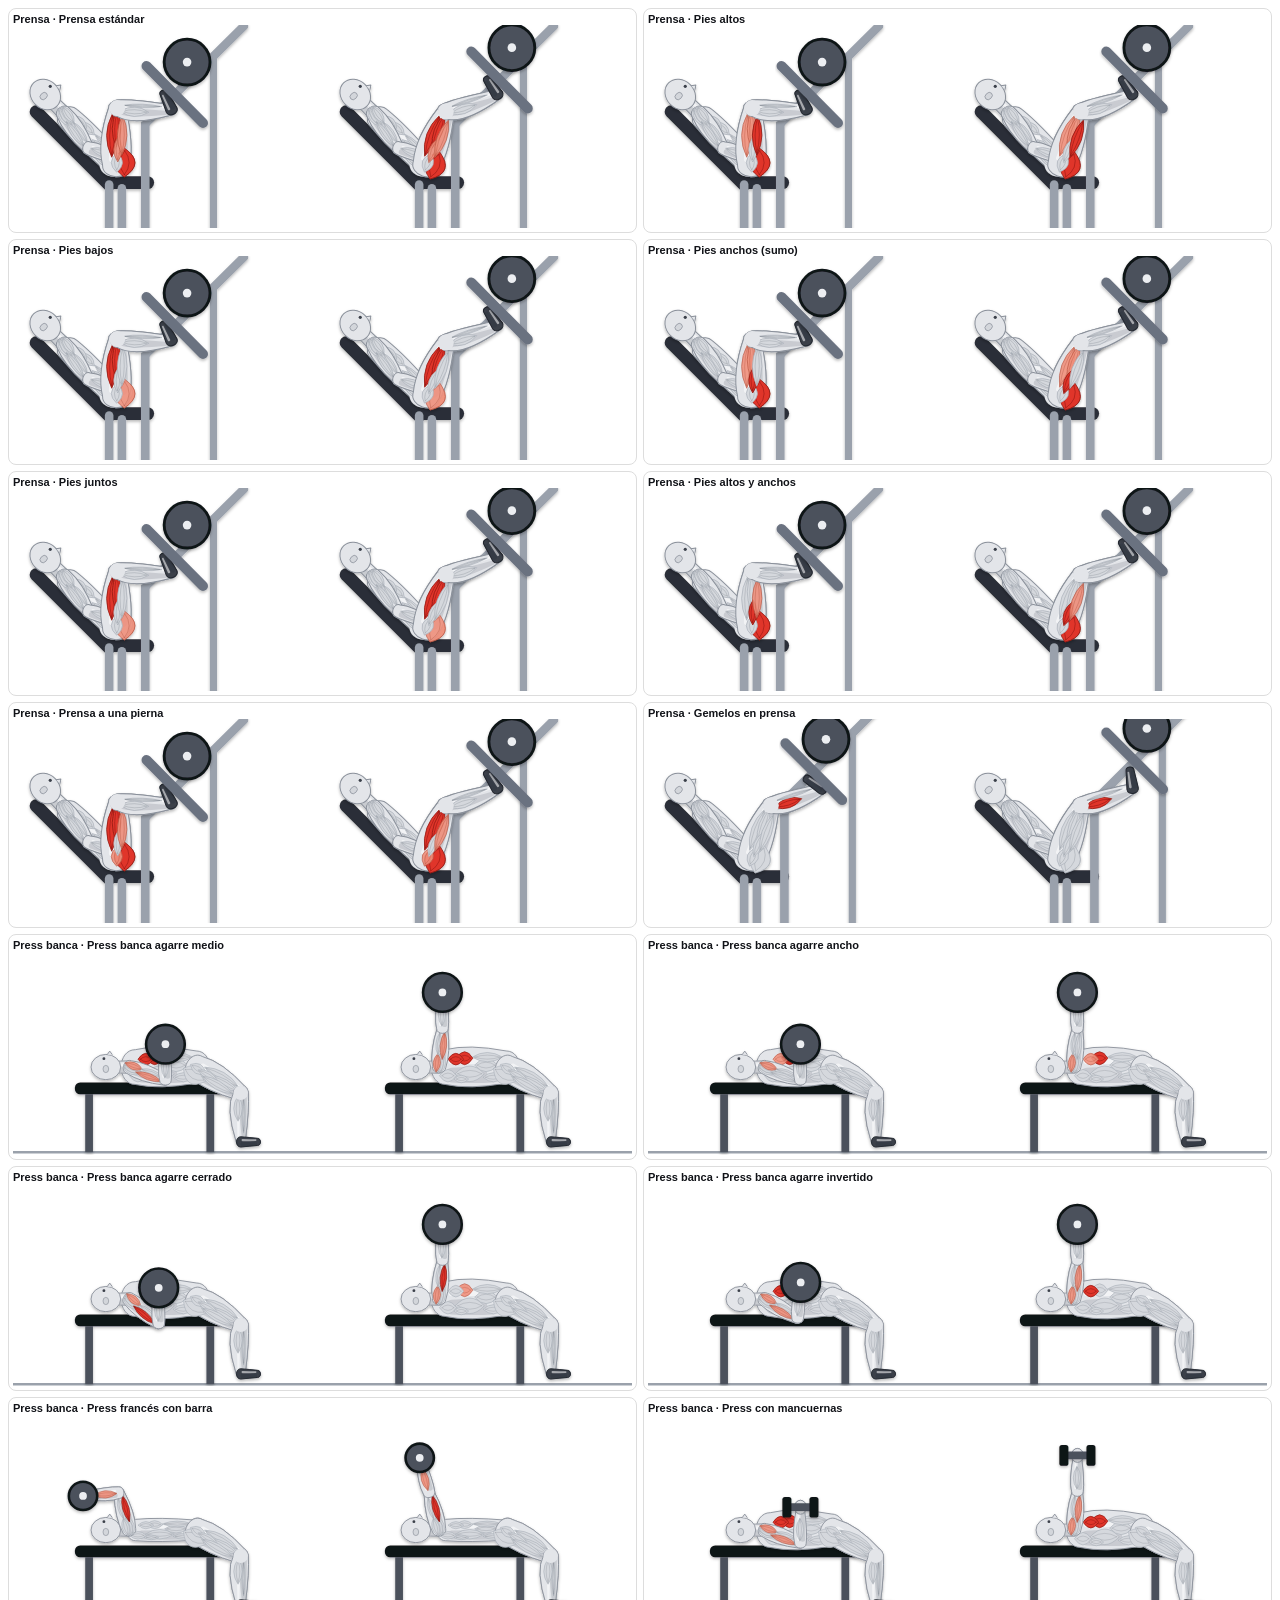
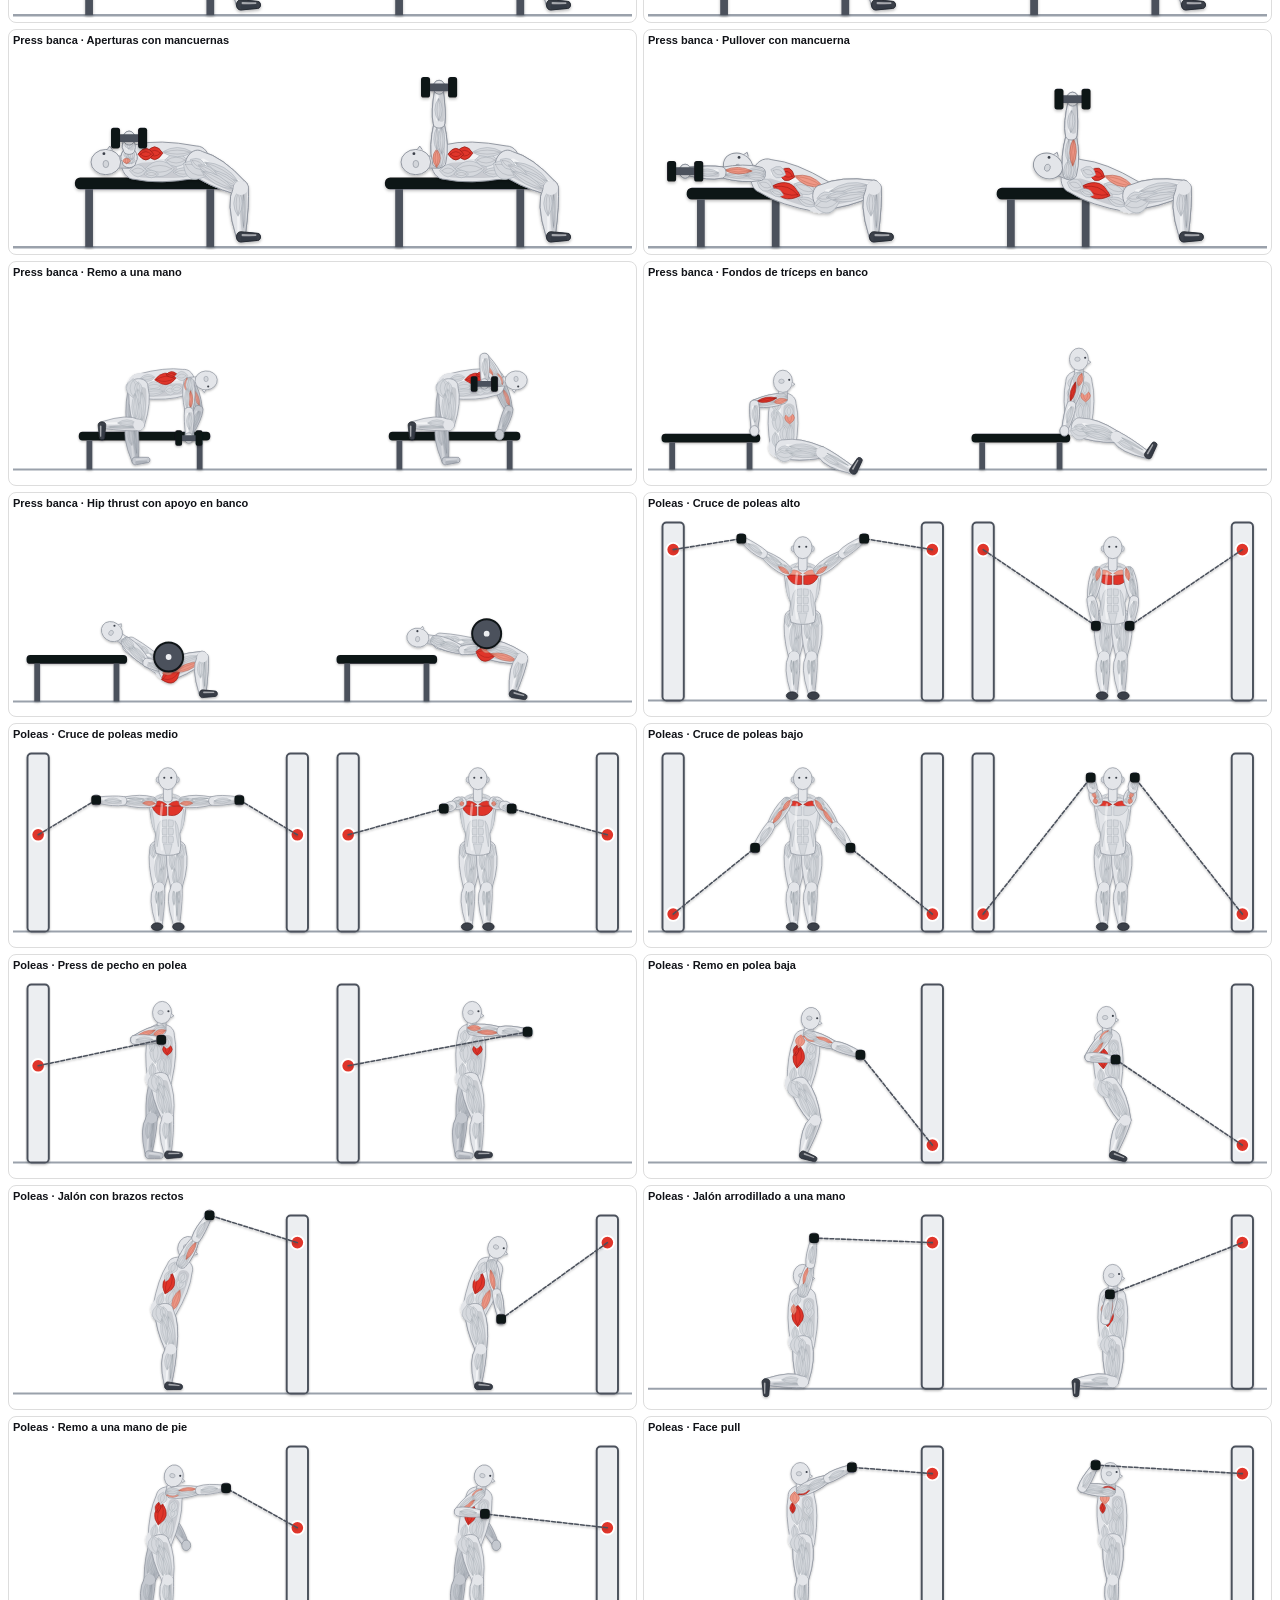
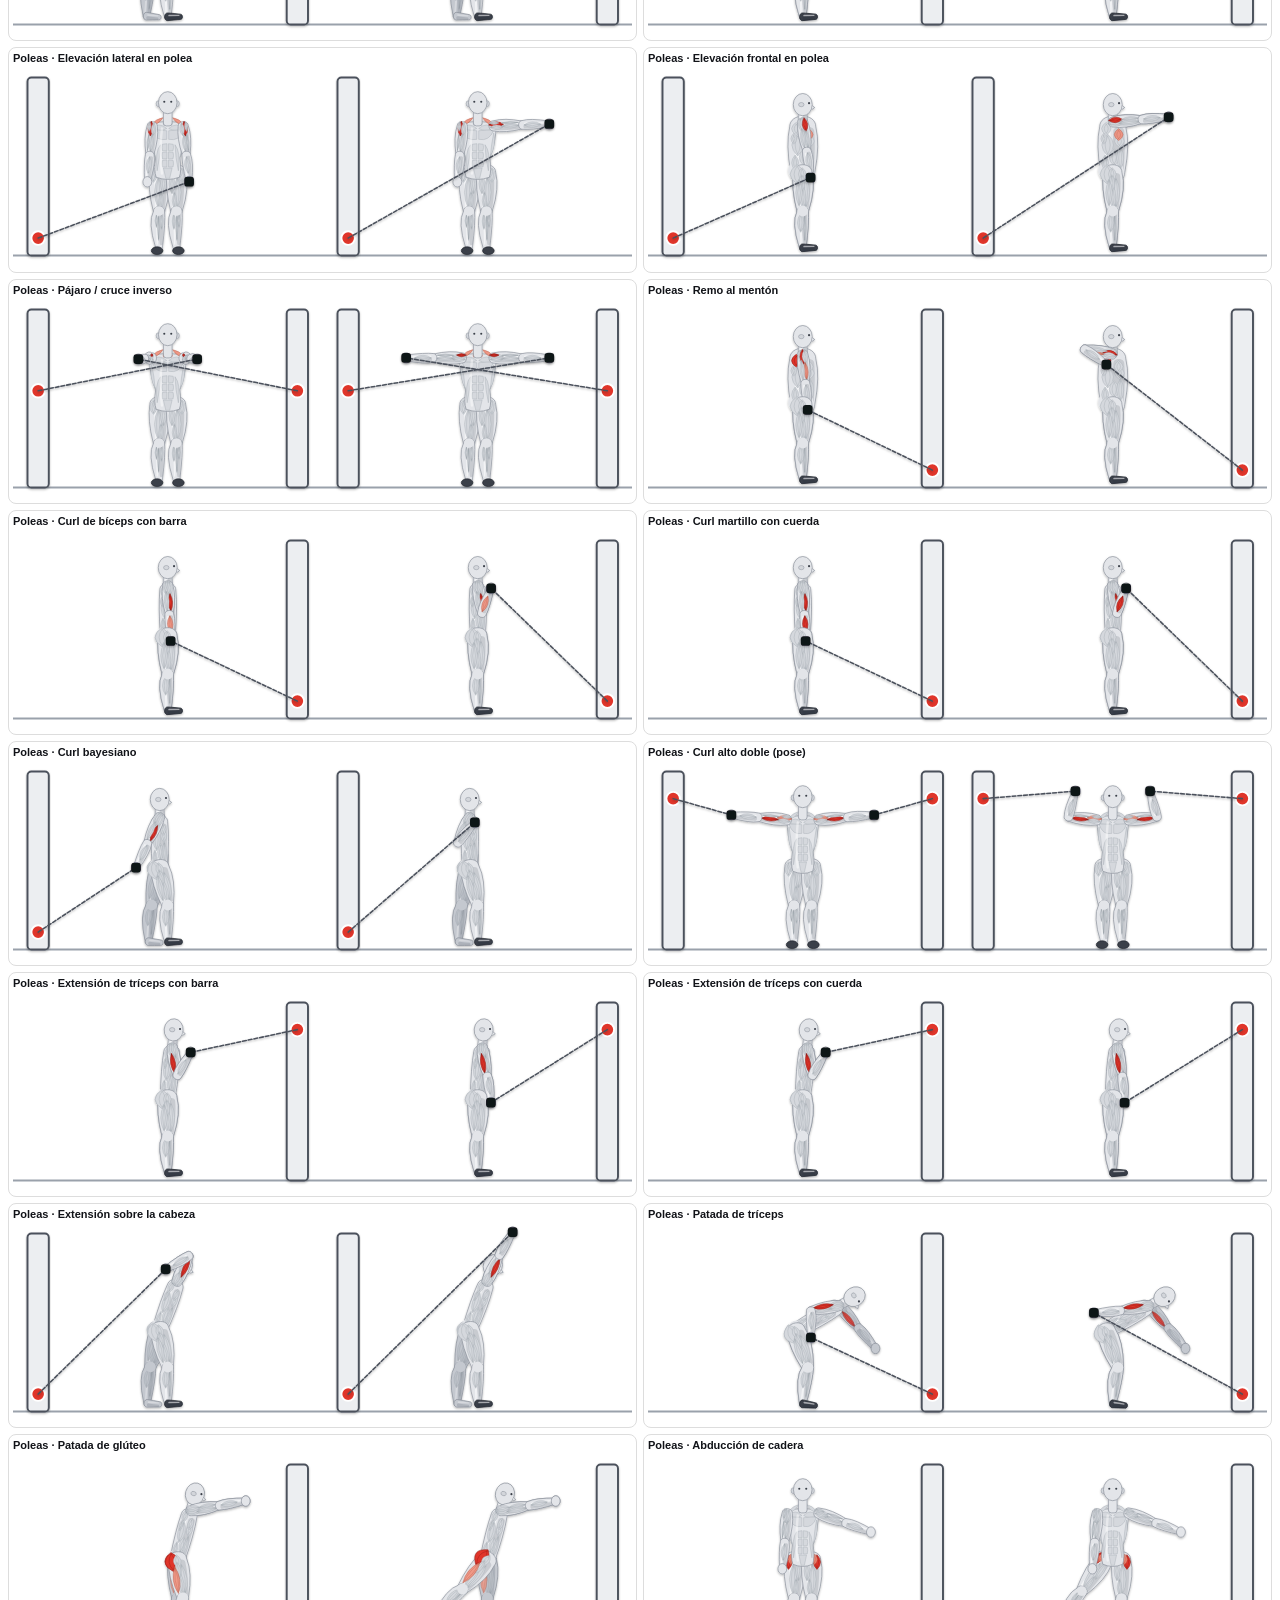
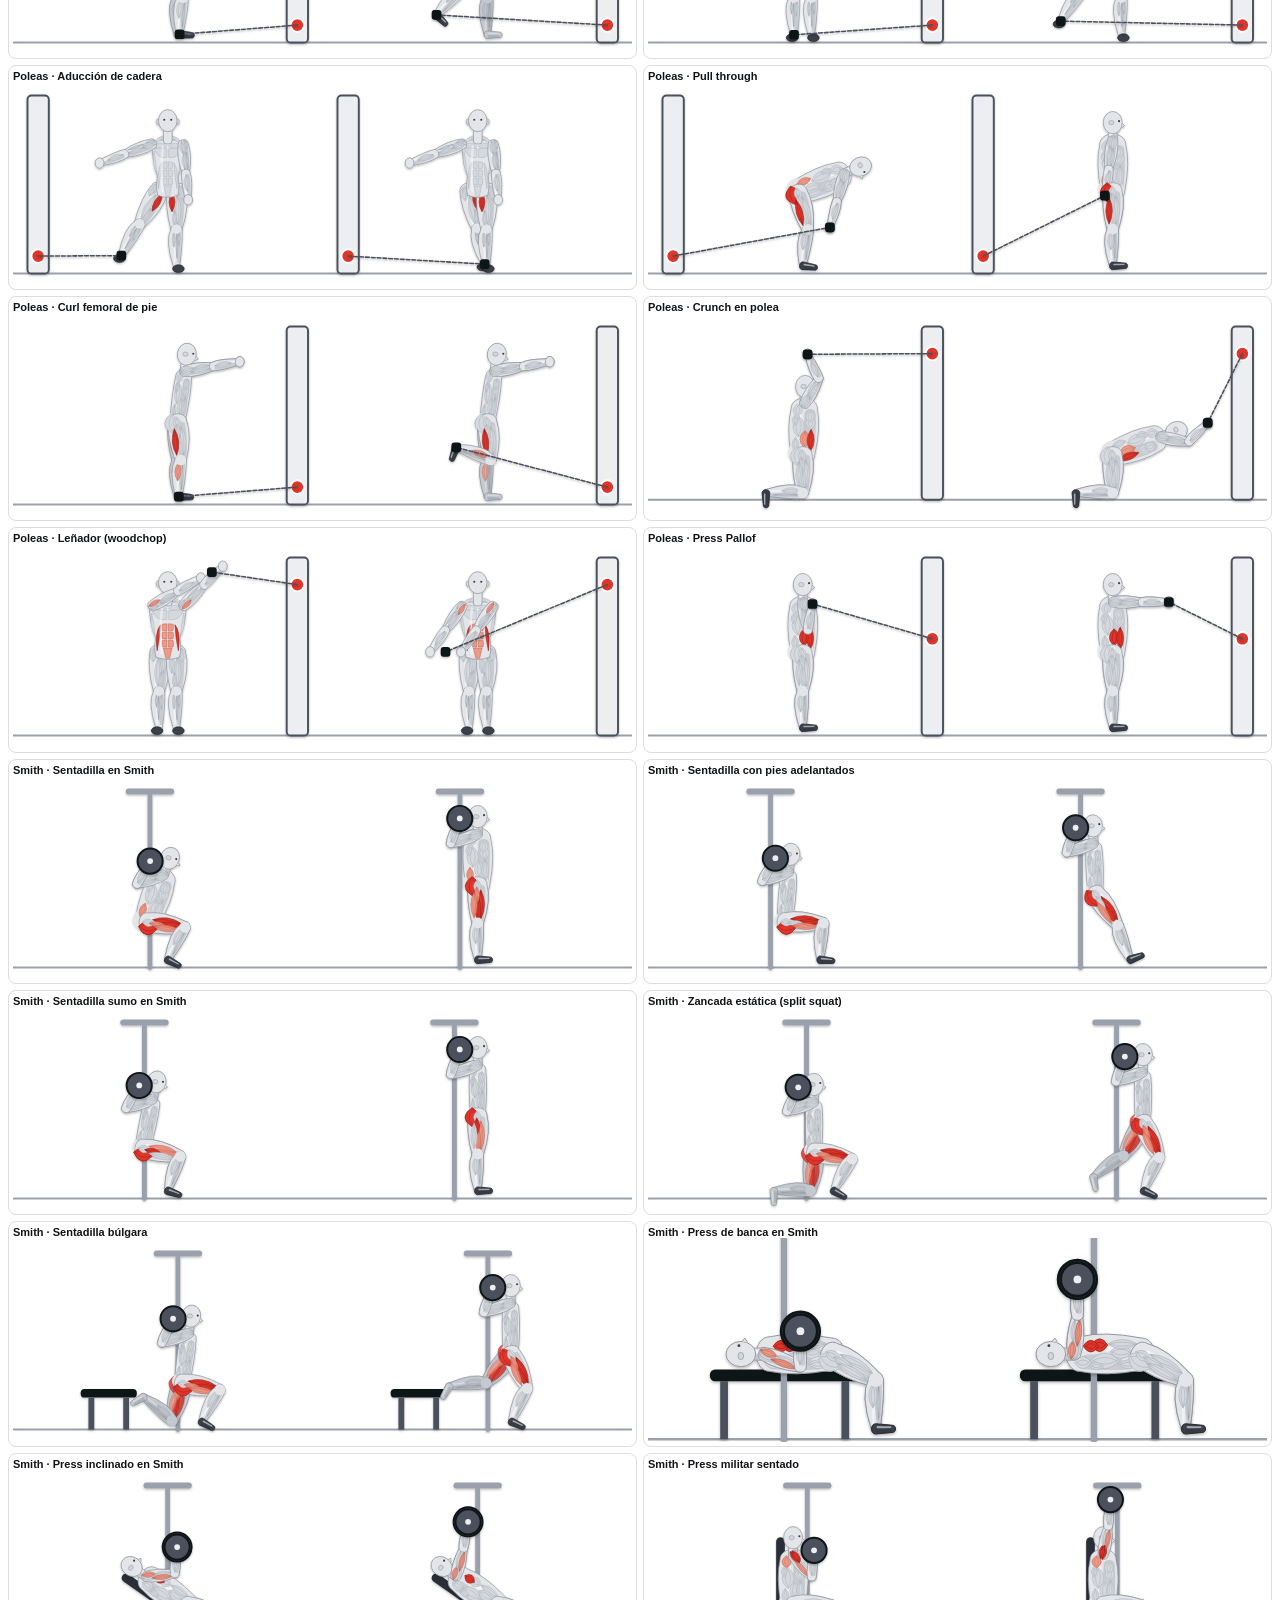
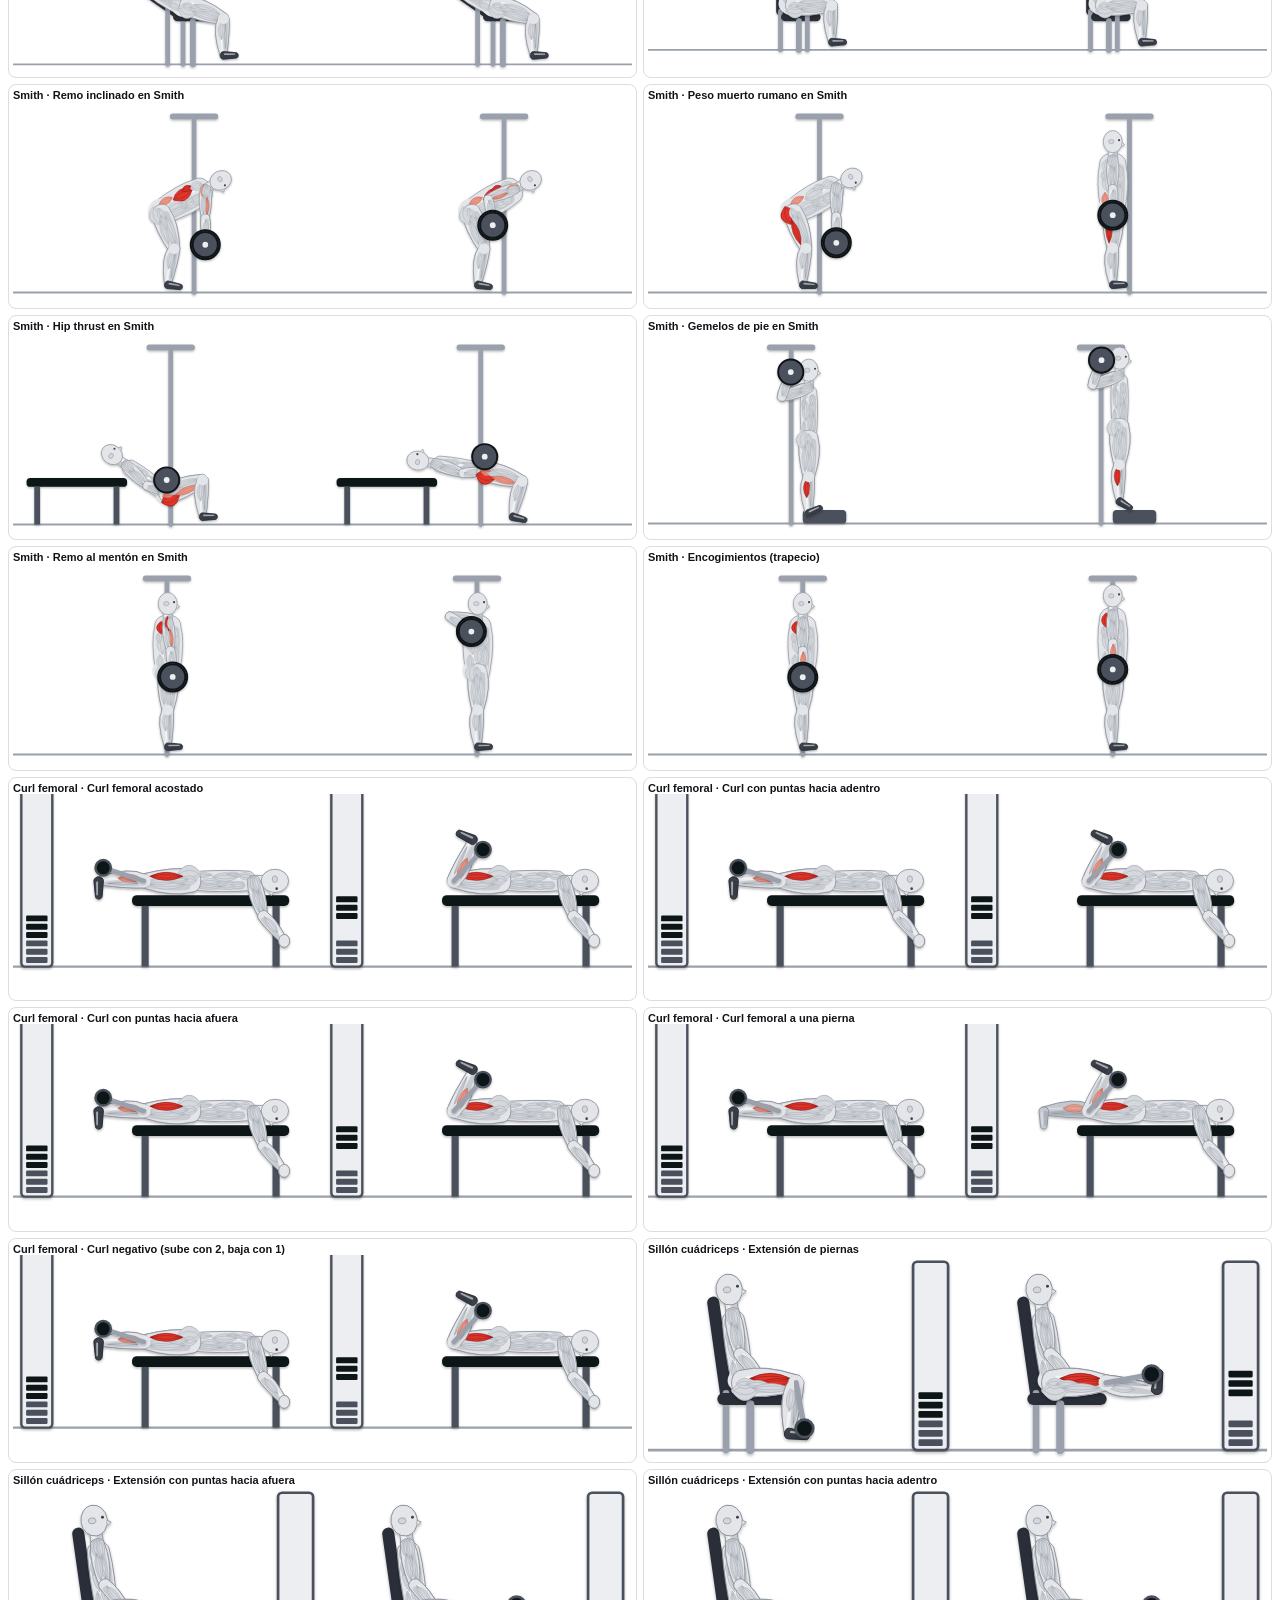
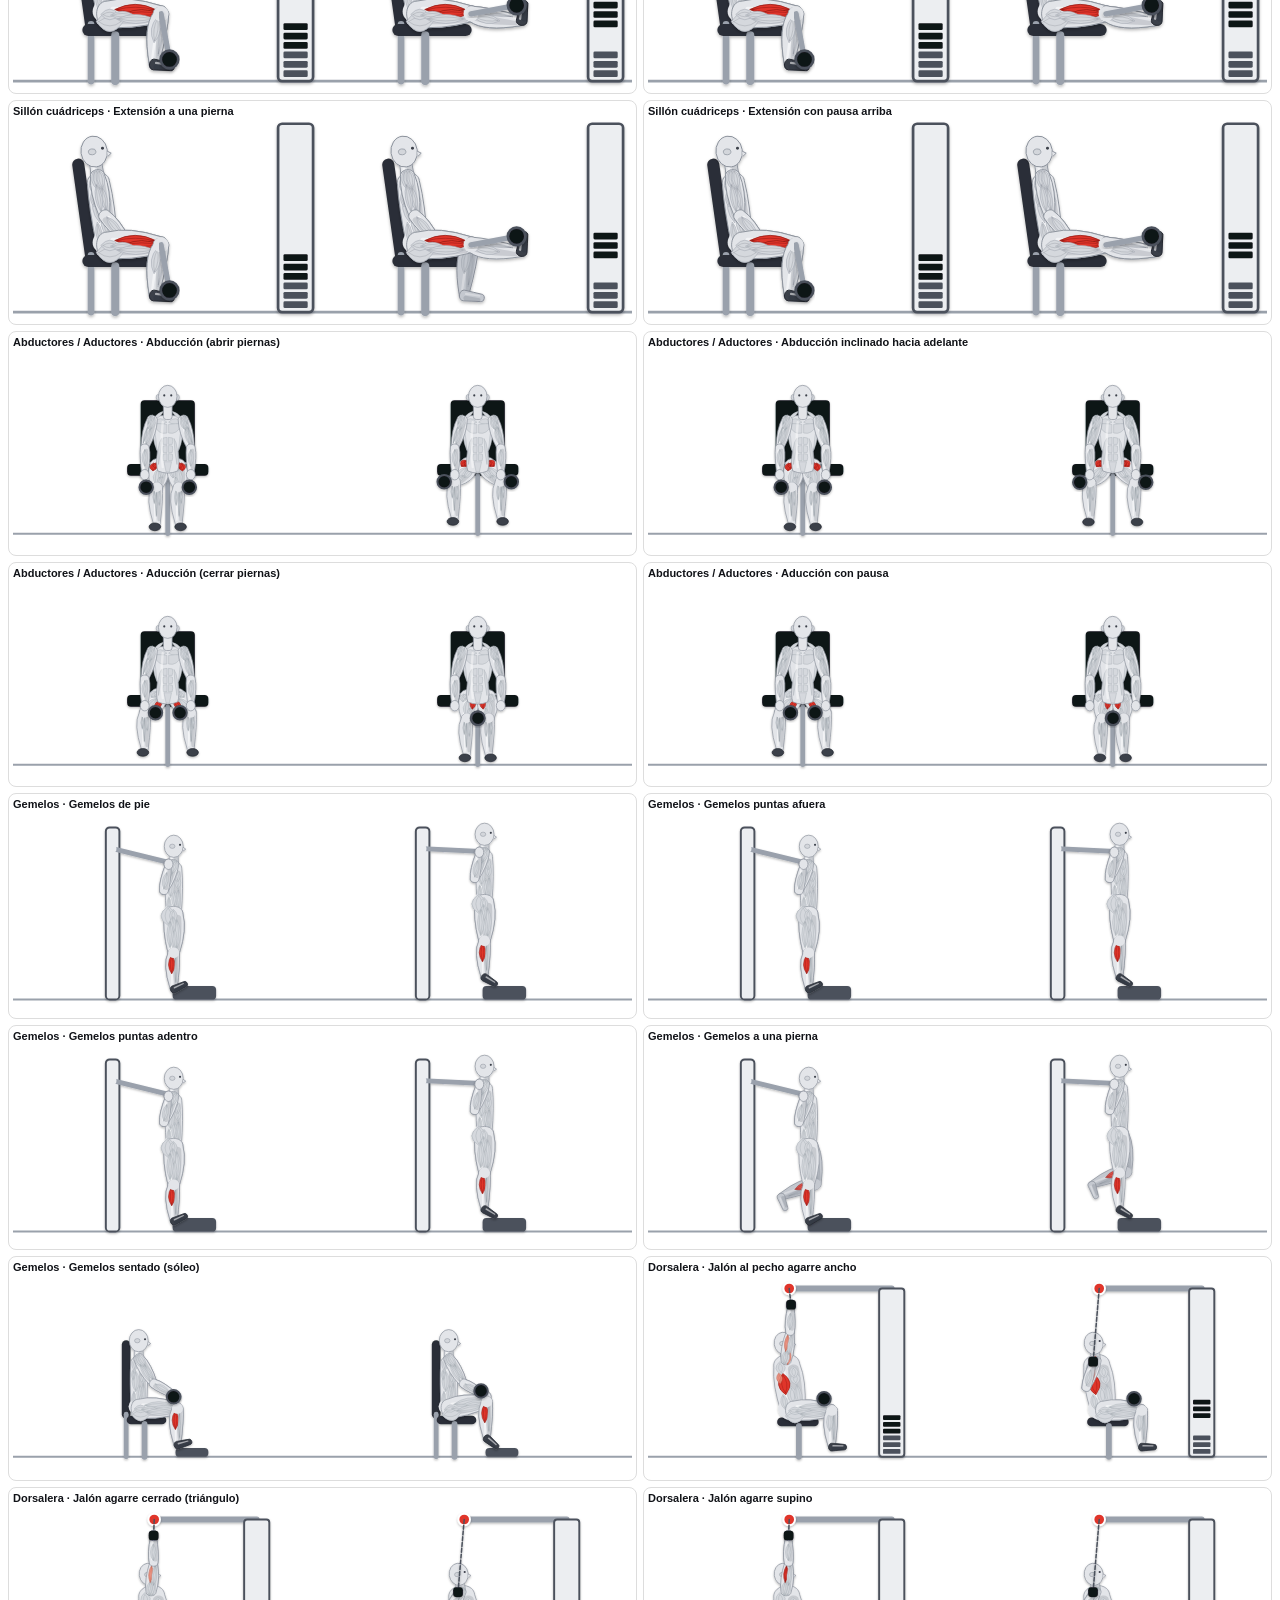
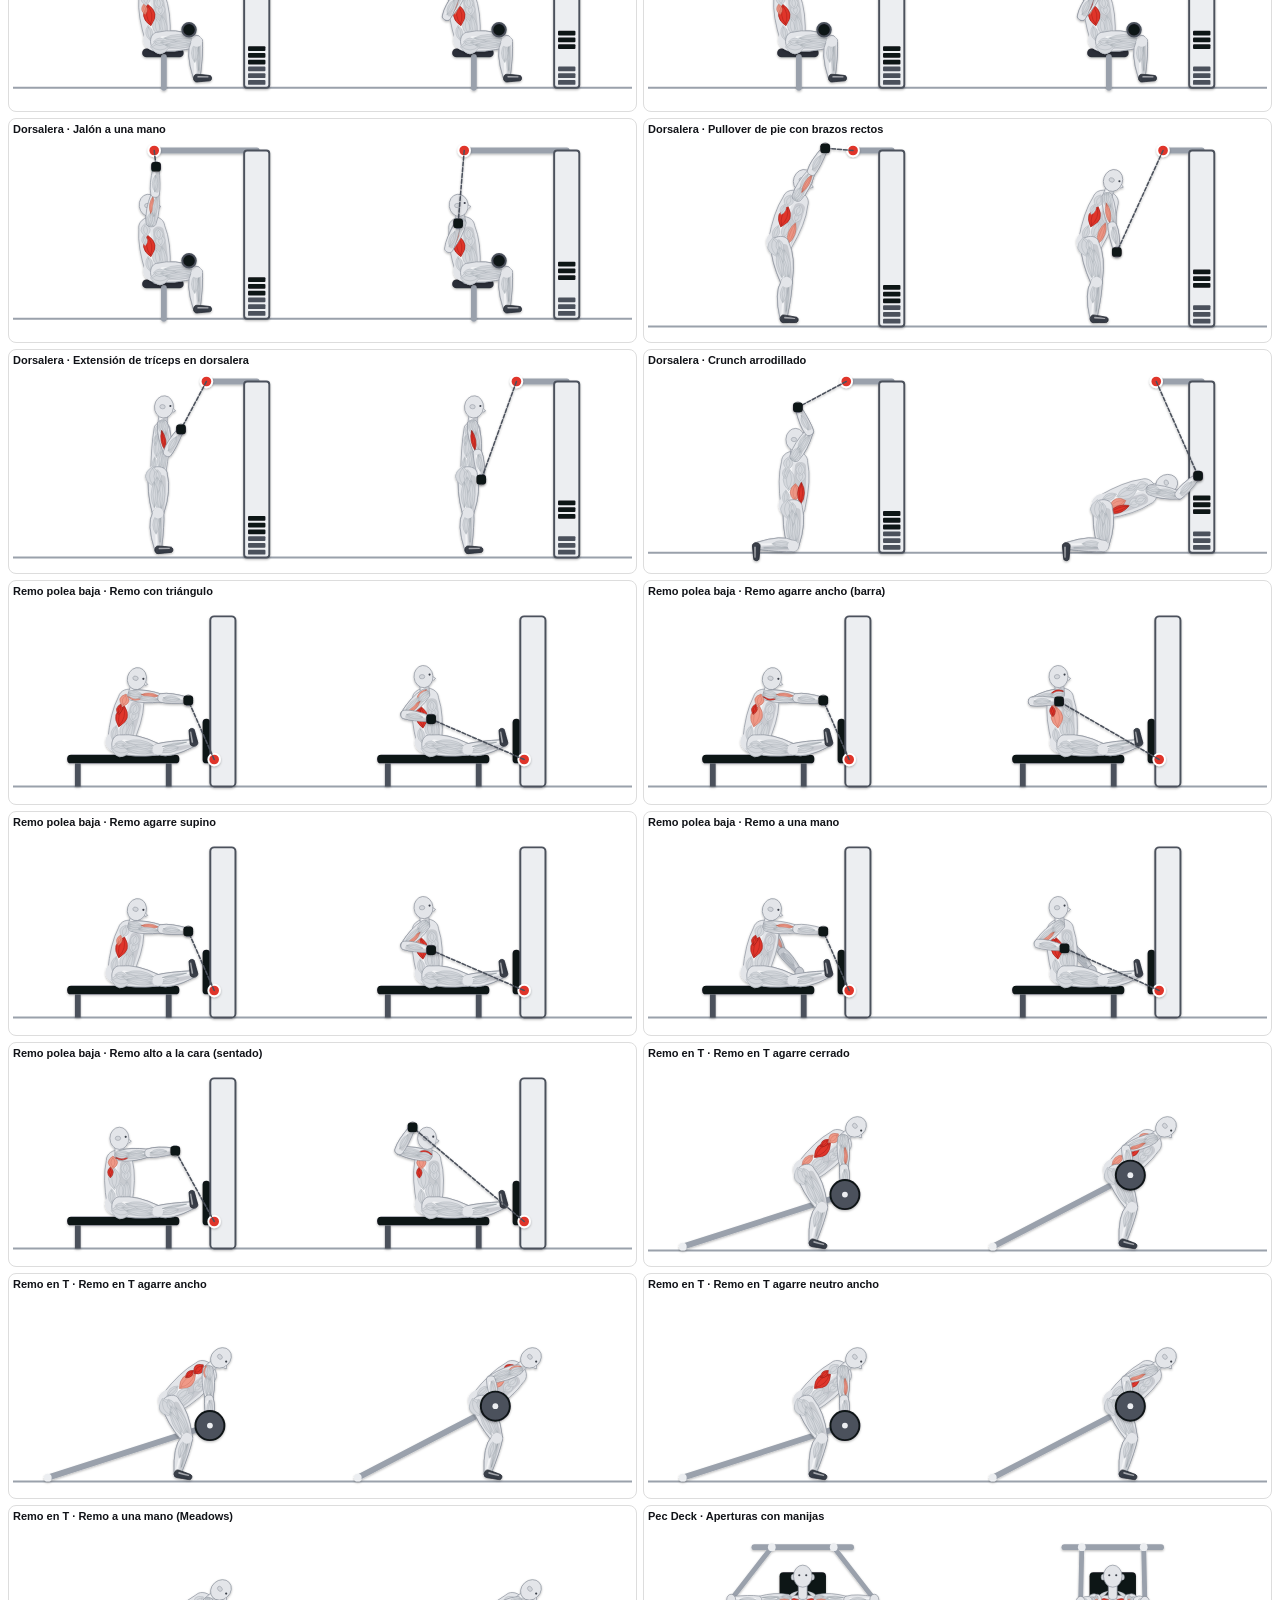
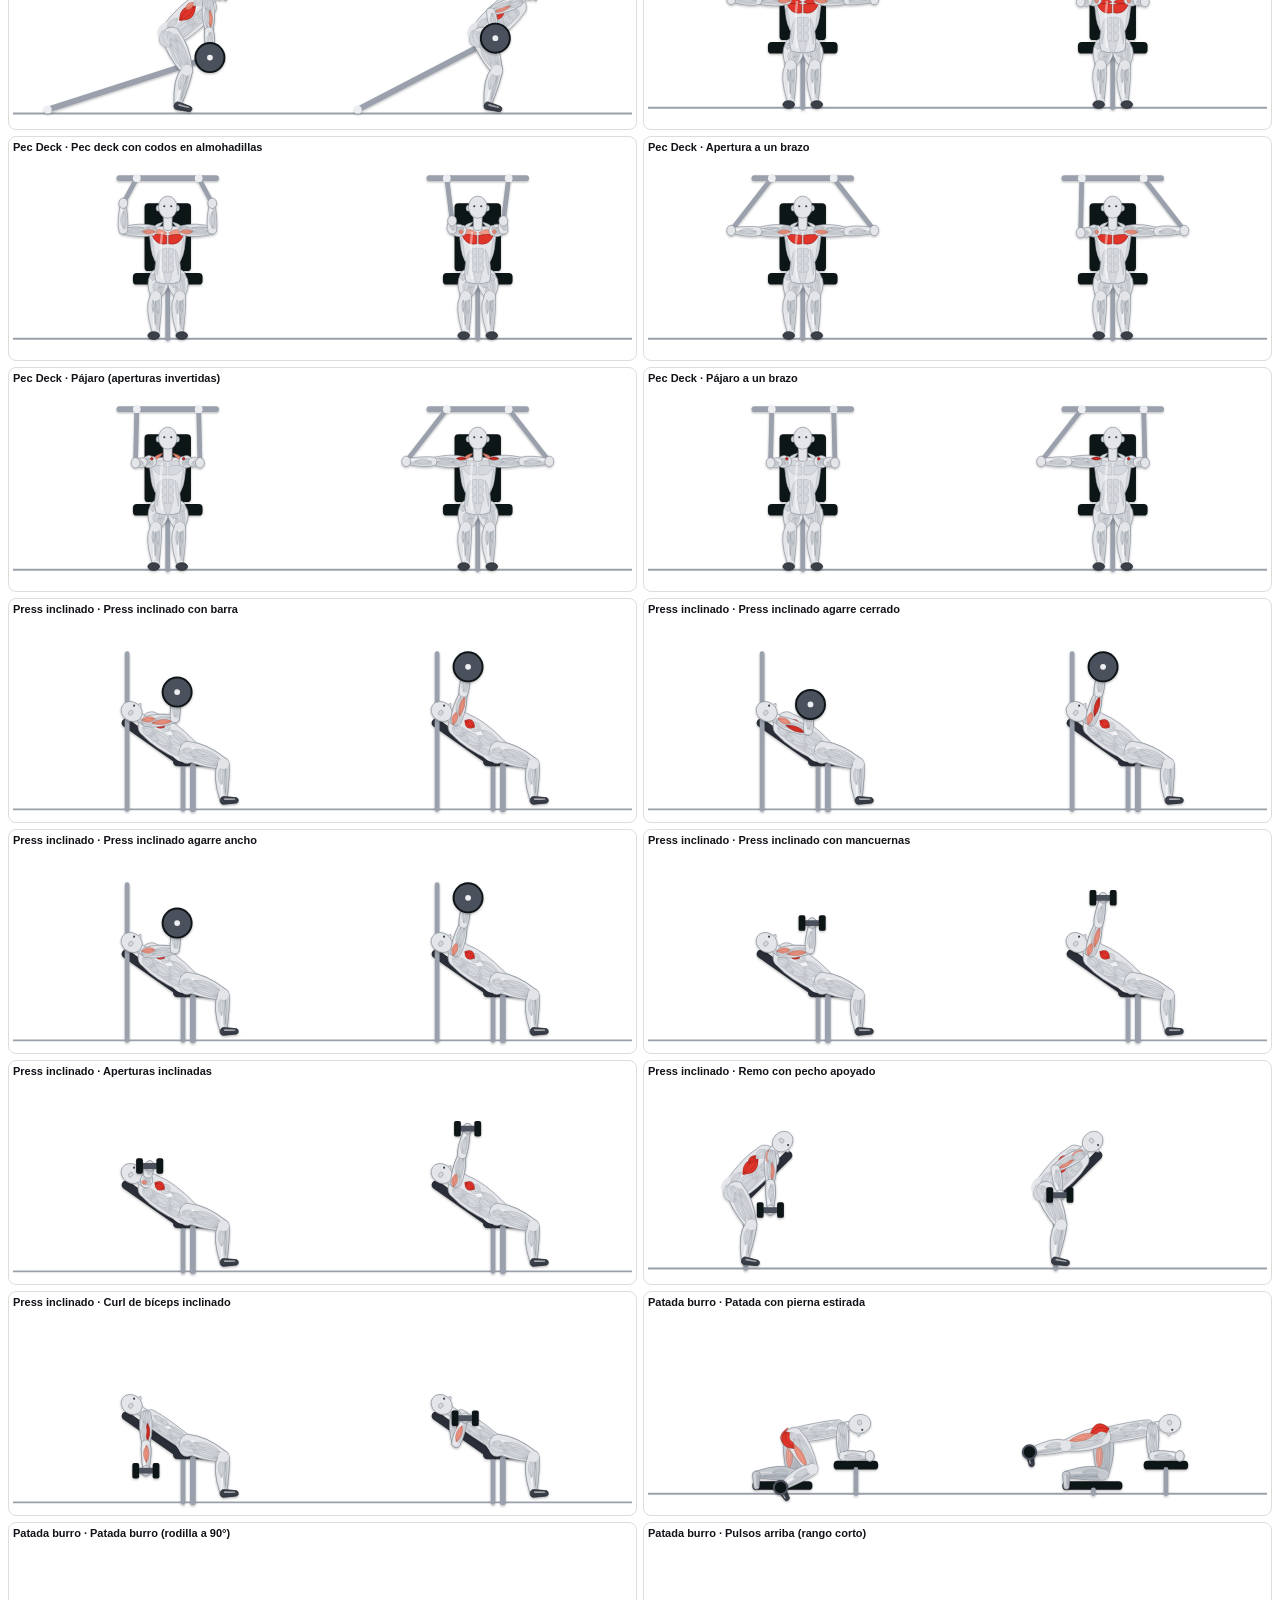
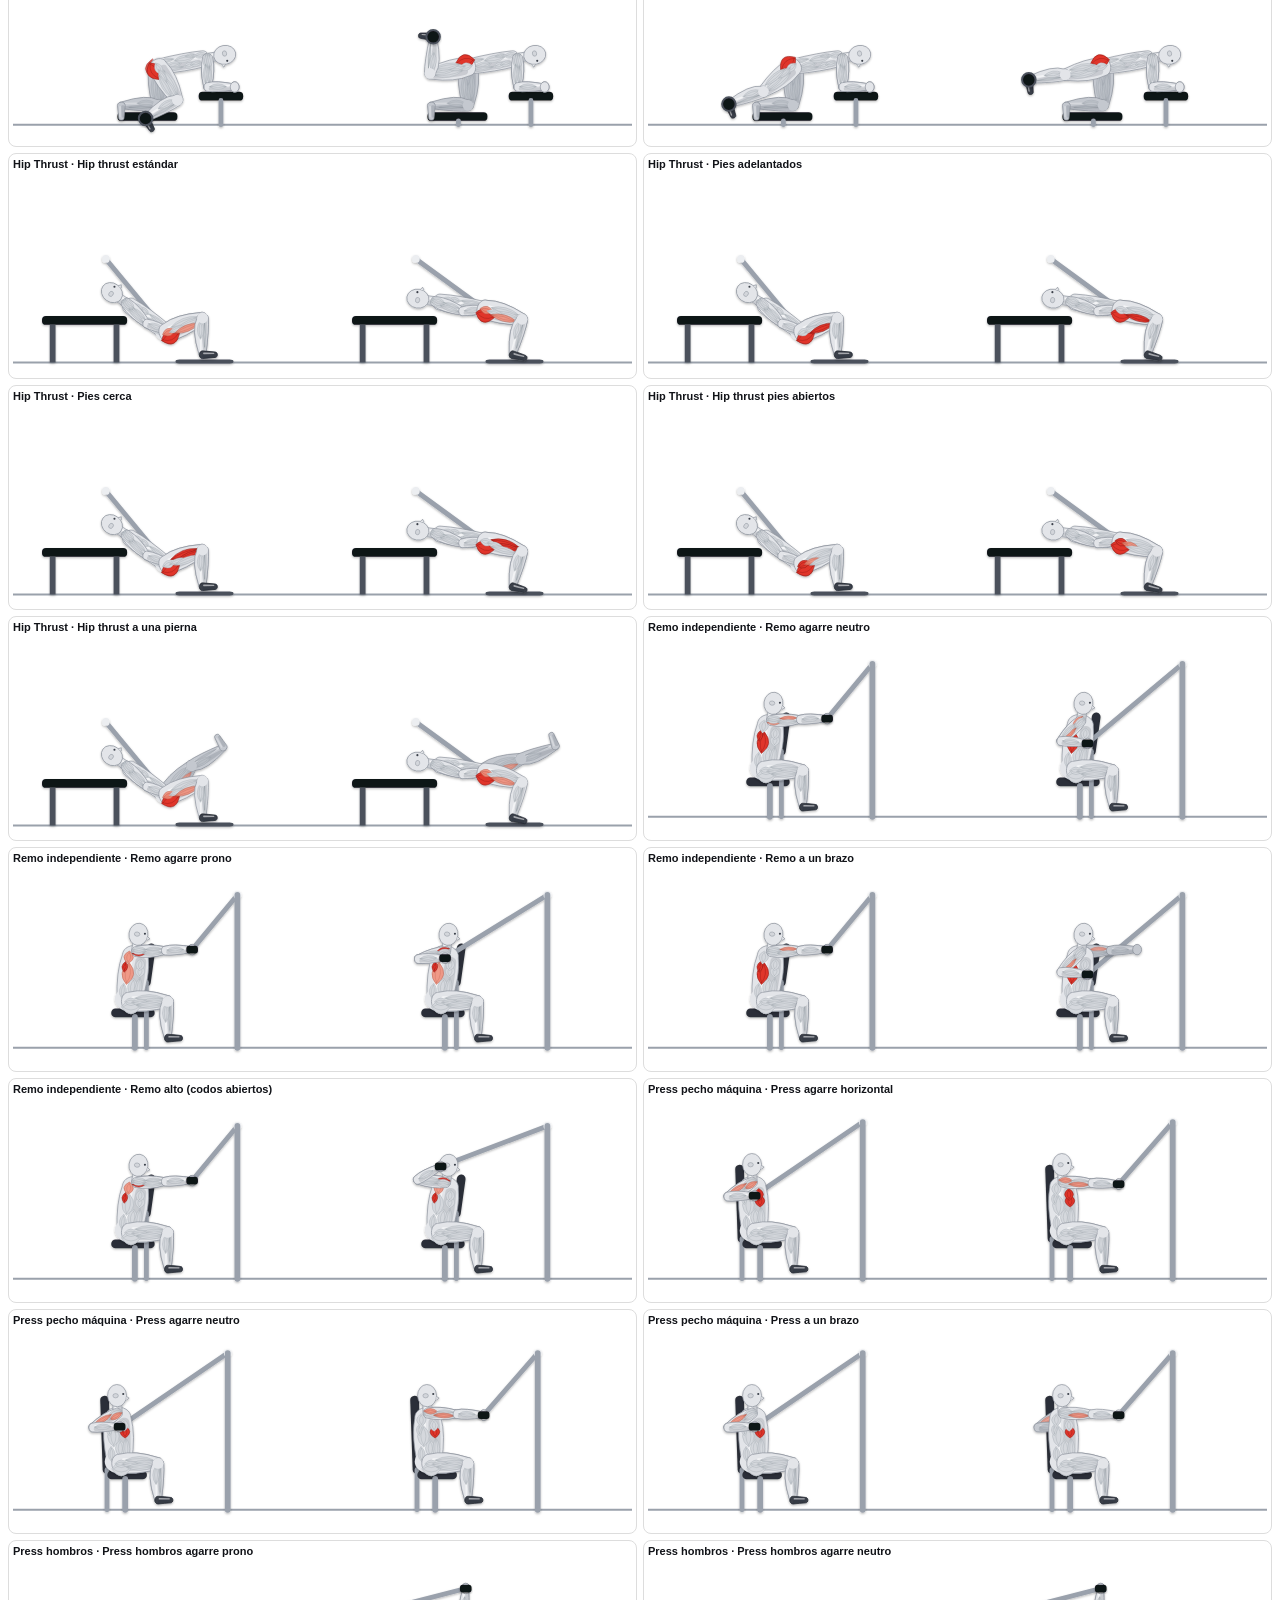
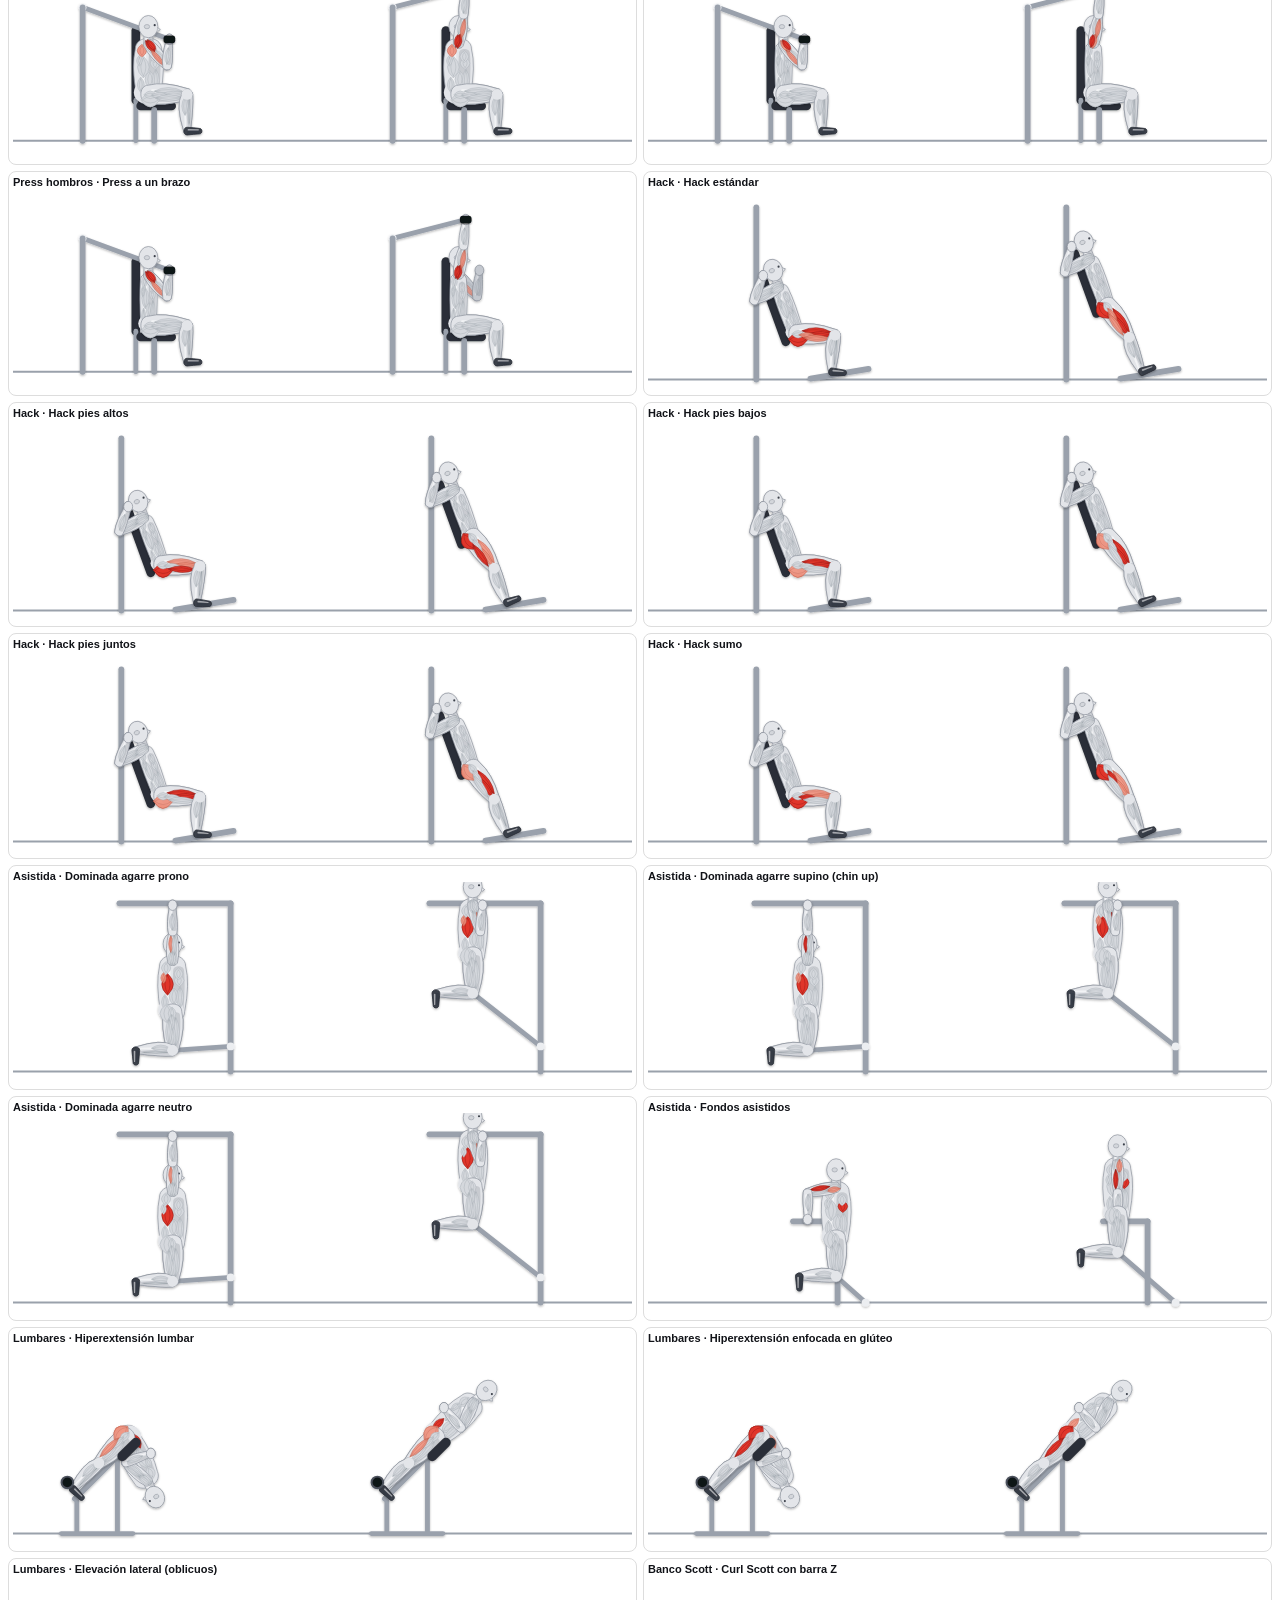
==== commit 59a15525: "3 máquinas nuevas, mancuernas, colchoneta, cajón y pesa rusa; generador de rutinas; gráficos de Cómo" ====
--- a/anim-test.html
+++ b/anim-test.html
@@ -9,9 +9,13 @@
   .c div { display: flex; } .c svg { width: 50%; height: auto; }
 </style></head>
 <body><div class="g" id="g"></div>
-<script src="js/data.js"></script><script src="js/data-extra.js"></script><script src="js/config.js"></script><script src="js/graphics.js"></script><script src="js/anim.js"></script><script src="js/anim-extra.js"></script>
+<script src="js/data.js"></script><script src="js/data-extra.js"></script>
+  <script src="js/data-free.js"></script><script src="js/config.js"></script><script src="js/graphics.js"></script><script src="js/anim.js"></script><script src="js/anim-extra.js"></script>
+  <script src="js/anim-free.js"></script>
 <script>
-  const only = new URLSearchParams(location.search).get('m');
+  const qs = new URLSearchParams(location.search), only = qs.get('m');
+  const from = +(qs.get('from') || 0), cnt = +(qs.get('n') || 999), cols = qs.get('cols');
+  if (cols) document.getElementById('g').style.gridTemplateColumns = `repeat(${cols}, 1fr)`;
   document.getElementById('g').innerHTML = MACHINES.filter(m => !only || m.id === only).flatMap(m => m.exercises.map(e =>
-    `<div class="c"><b>${m.short} · ${e.name}</b><div>${Anim.staticSVG(m.id, e, 0)}${Anim.staticSVG(m.id, e, 1)}</div></div>`)).join('');
+    `<div class="c"><b>${m.short} · ${e.name}</b><div>${Anim.staticSVG(m.id, e, 0)}${Anim.staticSVG(m.id, e, 1)}</div></div>`)).slice(from, from + cnt).join('');
 </script></body></html>
--- a/css/styles.css
+++ b/css/styles.css
@@ -323,3 +323,127 @@
 .acc-rope { fill: none; stroke: #c9a227; stroke-width: 5; stroke-linecap: round; }
 .acc-fill { fill: var(--ink); }
 .acc-strap { fill: var(--accent); }
+
+/* ---------- Figura PRO (cuerpo con volumen) ---------- */
+.pb-skin { fill: #e3e5e9; stroke: #8b919b; stroke-width: .7; stroke-linejoin: round; }
+.pb-skin.pb-far { fill: #c4c8cf; stroke: #858b95; }
+.pb-shoe { fill: #3a3f49; stroke: #22262d; }
+.pb-joint { fill: #e3e5e9; stroke: none; }
+.pb-joint.pb-far { fill: #c4c8cf; }
+.pb-hip { stroke: none; }
+.pb-hi { fill: #fff; opacity: .55; }
+.pb-sh { fill: #1b2030; opacity: .13; }
+.pb-farg .pb-hi { opacity: .3; }
+.pb-hair { fill: #5b6170; }
+.pb-ear { fill: #d3d6db; stroke: #8b919b; stroke-width: .5; }
+.pb-eye { fill: #3a3f49; }
+.pb-nose { stroke-width: .7; }
+.pm-n { fill: #d5d8dd; stroke: #a7adb6; stroke-width: .45; }
+.pb-farg .pm-n { fill: #bcc1c8; stroke: #9aa0a9; }
+.pm-p { fill: #e0352b; stroke: #8f1a13; stroke-width: .55; }
+.pm-s { fill: #f0907c; stroke: #b5533f; stroke-width: .5; }
+.pm-fib { fill: none; stroke-width: .5; stroke-linecap: round; }
+.pm-n-fib { stroke: rgba(80, 88, 100, .28); }
+.pm-p-fib { stroke: rgba(90, 0, 0, .45); }
+.pm-s-fib { stroke: rgba(120, 30, 10, .3); }
+.pro-eq line { stroke-linecap: round; }
+.pro-eq .eq-metal-l { stroke: #9aa1ac; }
+.pro-eq .eq-pad-l { stroke: #2b2f37; }
+.pro-eq .eq-sled { stroke: #6b7280; }
+.anim.anim-pro { background: linear-gradient(#ffffff, #eef0f3); }
+.anim-pro .eq-floor { stroke: #c3c8cf; }
+.anim-pro .eq-plate { fill: #9aa1ac; stroke: #3a3f49; }
+.anim-pro .eq-hub { fill: #eef0f3; }
+.pb-hi-line { fill: none; stroke: #fff; stroke-width: 2.5; opacity: .45; stroke-linecap: round; }
+
+/* ---------- Peso libre y gráficos de errores ---------- */
+.eq-kb { fill: #2b2f37; stroke: #6b7280; stroke-width: 1.5; }
+.eq-kb-h { fill: none; stroke: #2b2f37; stroke-width: 3.2; stroke-linecap: round; }
+.eq-mat { fill: #3f7fbf; opacity: .85; }
+.eq-box { fill: #b9814f; stroke: #7a5232; stroke-width: 2; }
+.eq-box-l { stroke: #7a5232; stroke-width: 1.5; opacity: .6; }
+.err-ring { fill: rgba(255, 214, 0, .18); stroke: #ffd400; stroke-width: 3.4; stroke-dasharray: 5 3; }
+.anim-pro .err-ring, .err-anim .err-ring { filter: drop-shadow(0 0 2px rgba(0,0,0,.6)); }
+.err-ok { fill: rgba(22, 163, 74, .1); stroke: #16a34a; stroke-width: 2.4; stroke-dasharray: 4 3; }
+.err-guide { stroke: #e0352b; stroke-dasharray: 5 4; }
+.err-guide-ok { stroke: #16a34a; stroke-dasharray: 5 4; }
+.err-guide-n { stroke: #8a919c; stroke-dasharray: 3 4; }
+.foot-bad > * { fill: #ff8a80; }
+.err-arrow line { stroke: #e0352b; stroke-width: 4; stroke-linecap: round; }
+.err-arrow path { fill: #e0352b; }
+.ok-arrow line { stroke: #16a34a; stroke-width: 4; stroke-linecap: round; }
+.ok-arrow path { fill: #16a34a; }
+
+/* ---------- Cómo NO hacerlo ---------- */
+.no-card { grid-column: 1 / -1; }
+.no-card .lead-sm { color: var(--muted); margin: -4px 0 12px; font-size: 14px; }
+.err-list { display: grid; gap: 14px; grid-template-columns: repeat(auto-fit, minmax(min(100%, 300px), 1fr)); }
+.err-item { min-width: 0; border: 1px solid var(--line); border-radius: 14px; padding: 10px; background: var(--bg); }
+.err-title { font-size: 15px; font-weight: 800; margin: 2px 4px 8px; }
+.err-pair { display: grid; grid-template-columns: minmax(0, 1fr) minmax(0, 1fr); gap: 8px; }
+.err-fig { margin: 0; border-radius: 12px; border: 2px solid; background: var(--surface); padding: 6px; display: flex; flex-direction: column; min-width: 0; }
+.err-fig.ok { border-color: #16a34a; }
+.err-fig.bad { border-color: #e0352b; }
+.err-fig figcaption { margin-bottom: 2px; }
+.err-badge { display: inline-block; font-weight: 900; font-size: 12px; letter-spacing: .02em; padding: 2px 8px; border-radius: 999px; color: #fff; text-transform: uppercase; }
+.err-fig.ok .err-badge { background: #16a34a; }
+.err-fig.bad .err-badge { background: #e0352b; }
+.err-fig svg { width: 100%; height: auto; display: block; }
+.err-fig .diagram { max-height: 170px; }
+.err-fig p { margin: 6px 2px 0; font-size: 12.5px; line-height: 1.35; color: var(--muted); }
+.err-fig.bad p { color: var(--ink); }
+.err-stack { position: relative; }
+.err-stack svg + svg { position: absolute; inset: 0; }
+.err-ghost { opacity: .32; }
+
+/* ---------- Rutina ---------- */
+.btn { border: 0; cursor: pointer; font-family: inherit; }
+.btn.ghost { background: transparent; color: var(--ink); border: 1px solid var(--line); }
+.rt-cta { margin-top: 14px; background: var(--accent); color: var(--accent-ink); font-size: 15px; padding: 12px 18px; }
+.rt-form { display: grid; gap: 4px; }
+.rt-field { border: 0; padding: 0; margin: 0 0 14px; min-width: 0; }
+.rt-field legend { font-weight: 800; font-size: 16px; margin-bottom: 8px; padding: 0; }
+.rt-field .chips { flex-wrap: wrap; }
+.rt-go { justify-self: start; font-size: 16px; padding: 13px 22px; background: var(--accent); color: var(--accent-ink); }
+.rt-summary { display: flex; flex-wrap: wrap; gap: 12px; align-items: center; justify-content: space-between; }
+.rt-summary .title-lg { margin: 2px 0 4px; }
+.rt-summary .muted { margin: 0; }
+.rt-actions { display: flex; flex-wrap: wrap; gap: 8px; }
+.rt-tip { font-size: 14px; margin: 12px 2px; }
+.rt-day { margin-bottom: 14px; padding: 0; overflow: hidden; }
+.rt-day > summary { display: flex; align-items: center; gap: 10px; padding: 14px 16px; cursor: pointer; list-style: none; flex-wrap: wrap; }
+.rt-day > summary::-webkit-details-marker { display: none; }
+.rt-day > summary::after { content: '▾'; margin-left: auto; font-size: 18px; transition: transform .2s; }
+.rt-day[open] > summary::after { transform: rotate(180deg); }
+.rt-num { background: var(--accent); color: var(--accent-ink); font-weight: 900; font-style: italic; text-transform: uppercase; border-radius: 999px; padding: 4px 10px; font-size: 13px; }
+.rt-name { font-weight: 800; font-size: 17px; }
+.rt-count { color: var(--muted); font-size: 13px; }
+.rt-block { padding: 4px 16px 12px; border-top: 1px solid var(--line); }
+.rt-block h3 { font-size: 15px; margin: 12px 0 8px; }
+.rt-block h3 small { color: var(--muted); font-weight: 600; font-size: 12px; margin-left: 4px; }
+.rt-block ul { margin: 0; padding-left: 20px; font-size: 14px; line-height: 1.55; }
+.rt-list { list-style: none; margin: 0; padding: 0; counter-reset: rt; display: grid; gap: 10px; }
+.rt-ex { counter-increment: rt; border: 1px solid var(--line); border-radius: 12px; padding: 8px 10px; background: var(--bg); }
+.rt-ex-main { display: flex; gap: 10px; align-items: center; }
+.rt-ex-art { width: 92px; flex: 0 0 92px; position: relative; }
+.rt-ex-art::before { content: counter(rt); position: absolute; top: -2px; left: -2px; z-index: 1; background: var(--ink); color: var(--bg); font-weight: 900; font-size: 12px; width: 20px; height: 20px; border-radius: 50%; display: grid; place-items: center; }
+.rt-ex-art svg { width: 100%; height: auto; display: block; }
+.rt-ex-info { display: flex; flex-direction: column; gap: 2px; min-width: 0; }
+.rt-ex-name { font-weight: 800; color: var(--ink); text-decoration: none; font-size: 15px; }
+.rt-ex-name:hover { color: var(--accent); }
+.rt-machine { font-size: 12px; color: var(--muted); }
+.rt-dose { font-size: 14px; }
+.rt-dose b { color: var(--accent); }
+.rt-alts { margin: 6px 0 0; font-size: 13px; color: var(--muted); line-height: 1.5; }
+.rt-alts span { font-weight: 800; color: var(--ink); }
+.rt-alts a { color: var(--ink); font-weight: 700; }
+.rt-finisher { margin: 10px 0 0; font-weight: 700; font-size: 14px; }
+.rt-foot { font-size: 13px; }
+@media print {
+  .topbar, .foot-note, .back, .no-print, .rt-cta { display: none !important; }
+  .rt-day { break-inside: avoid; page-break-inside: avoid; border: 1px solid #999; }
+  .rt-ex-art { width: 60px; flex-basis: 60px; }
+}
+.topnav { scrollbar-width: none; }
+.topnav::-webkit-scrollbar { display: none; }
+@media (max-width: 420px) { .topnav { gap: 0; } .topnav a { padding: 6px 7px; font-size: 13px; } }
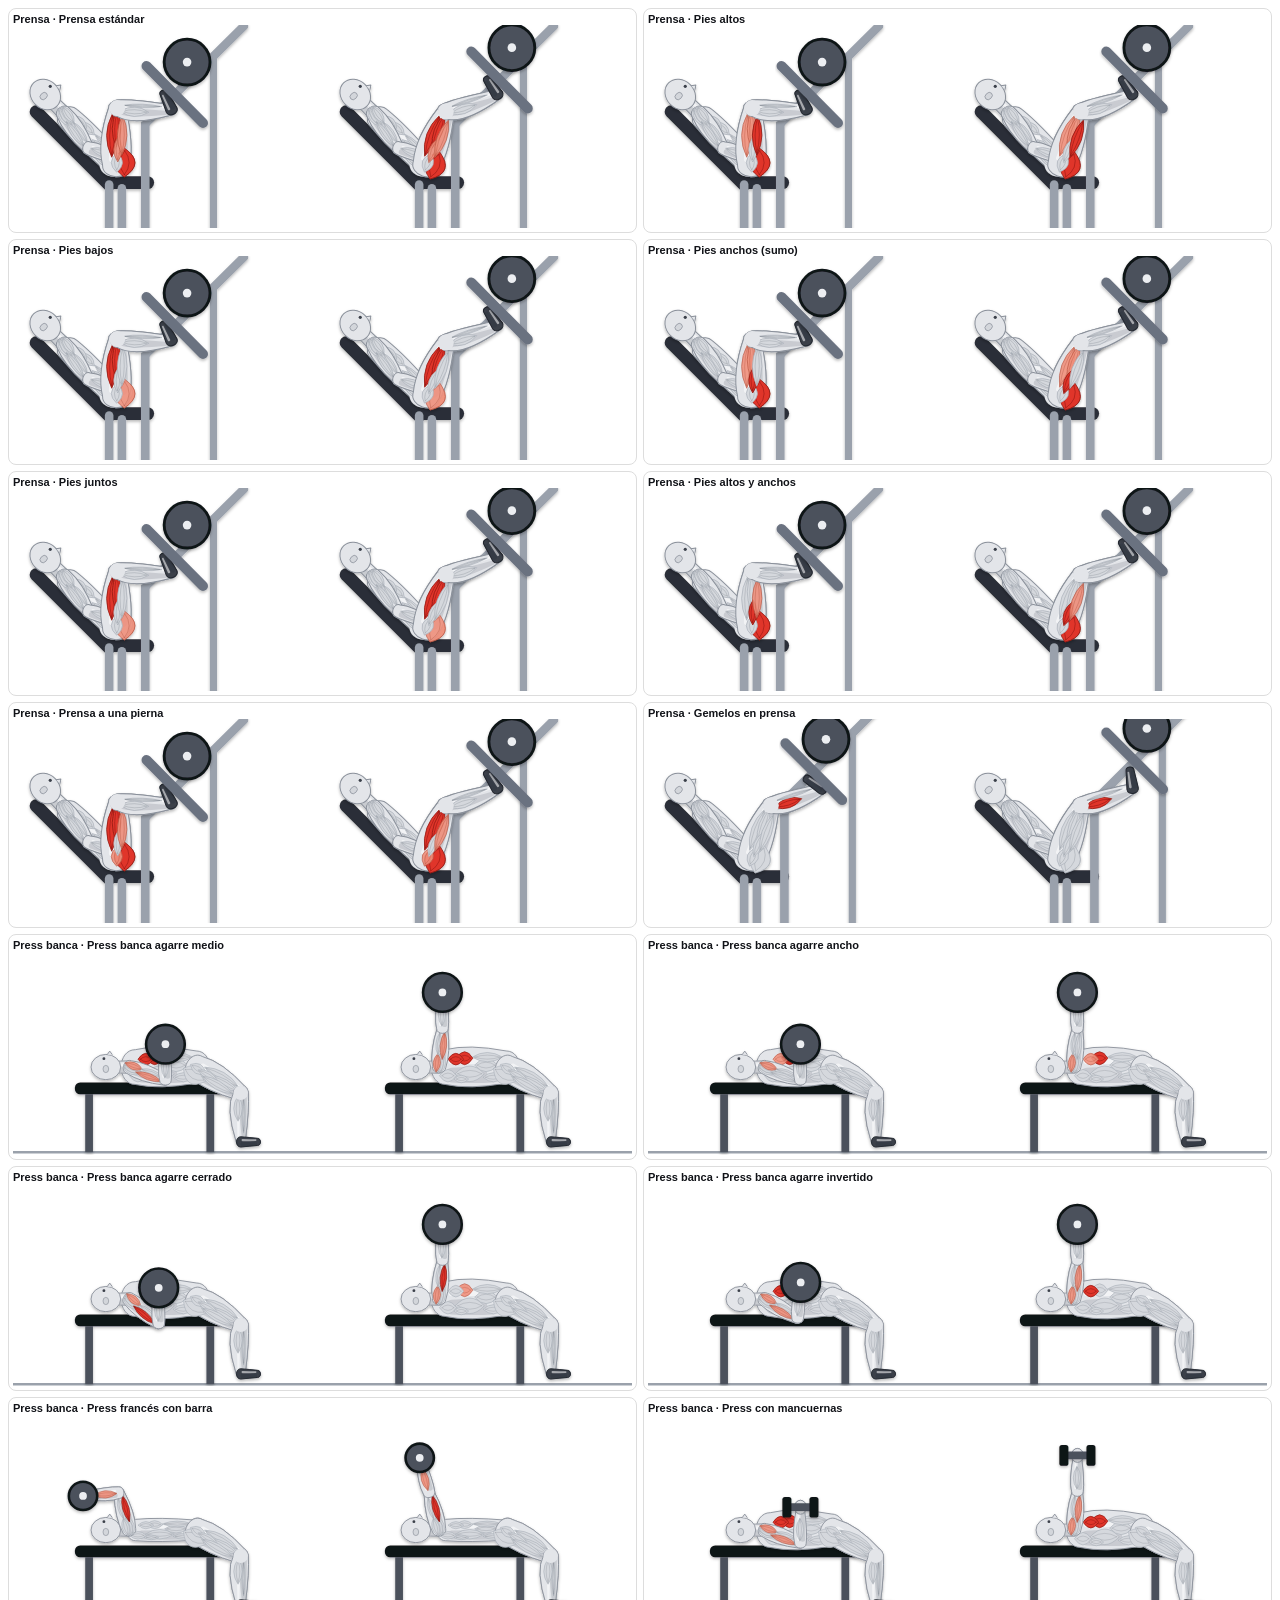
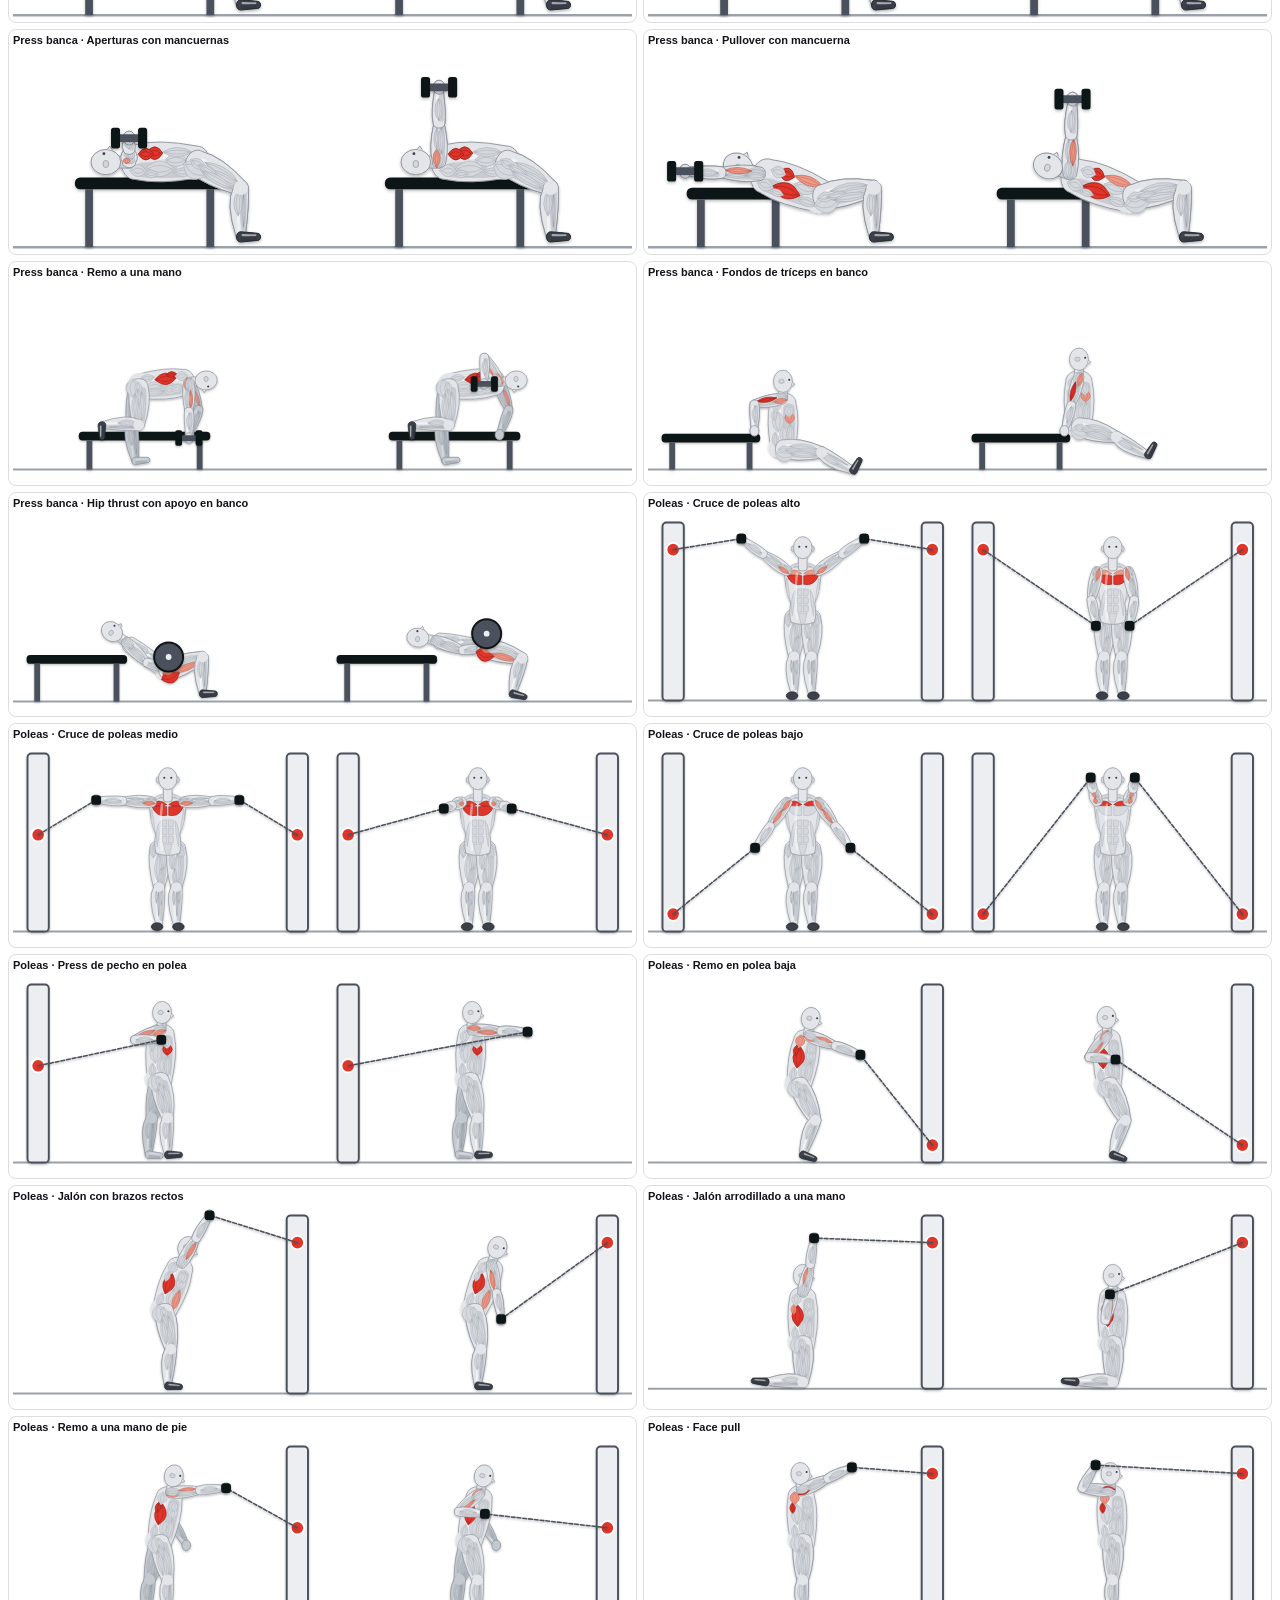
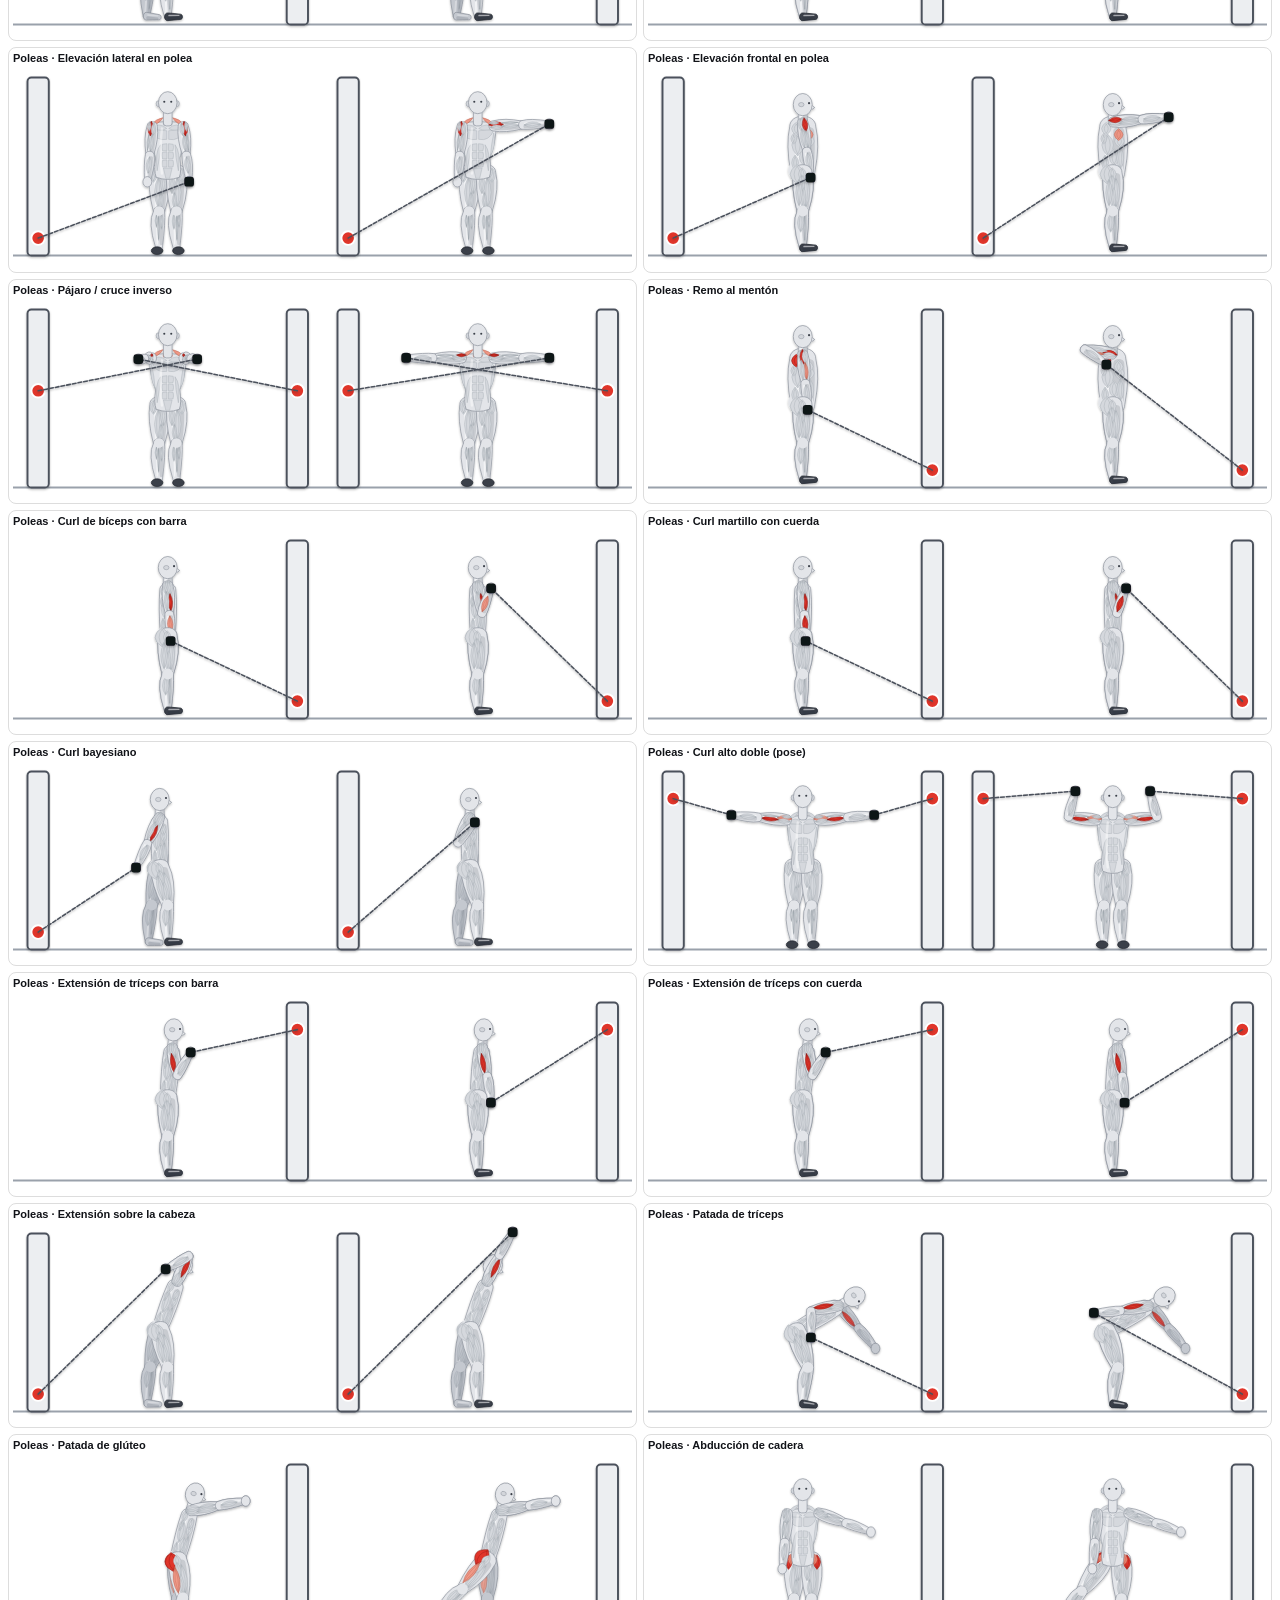
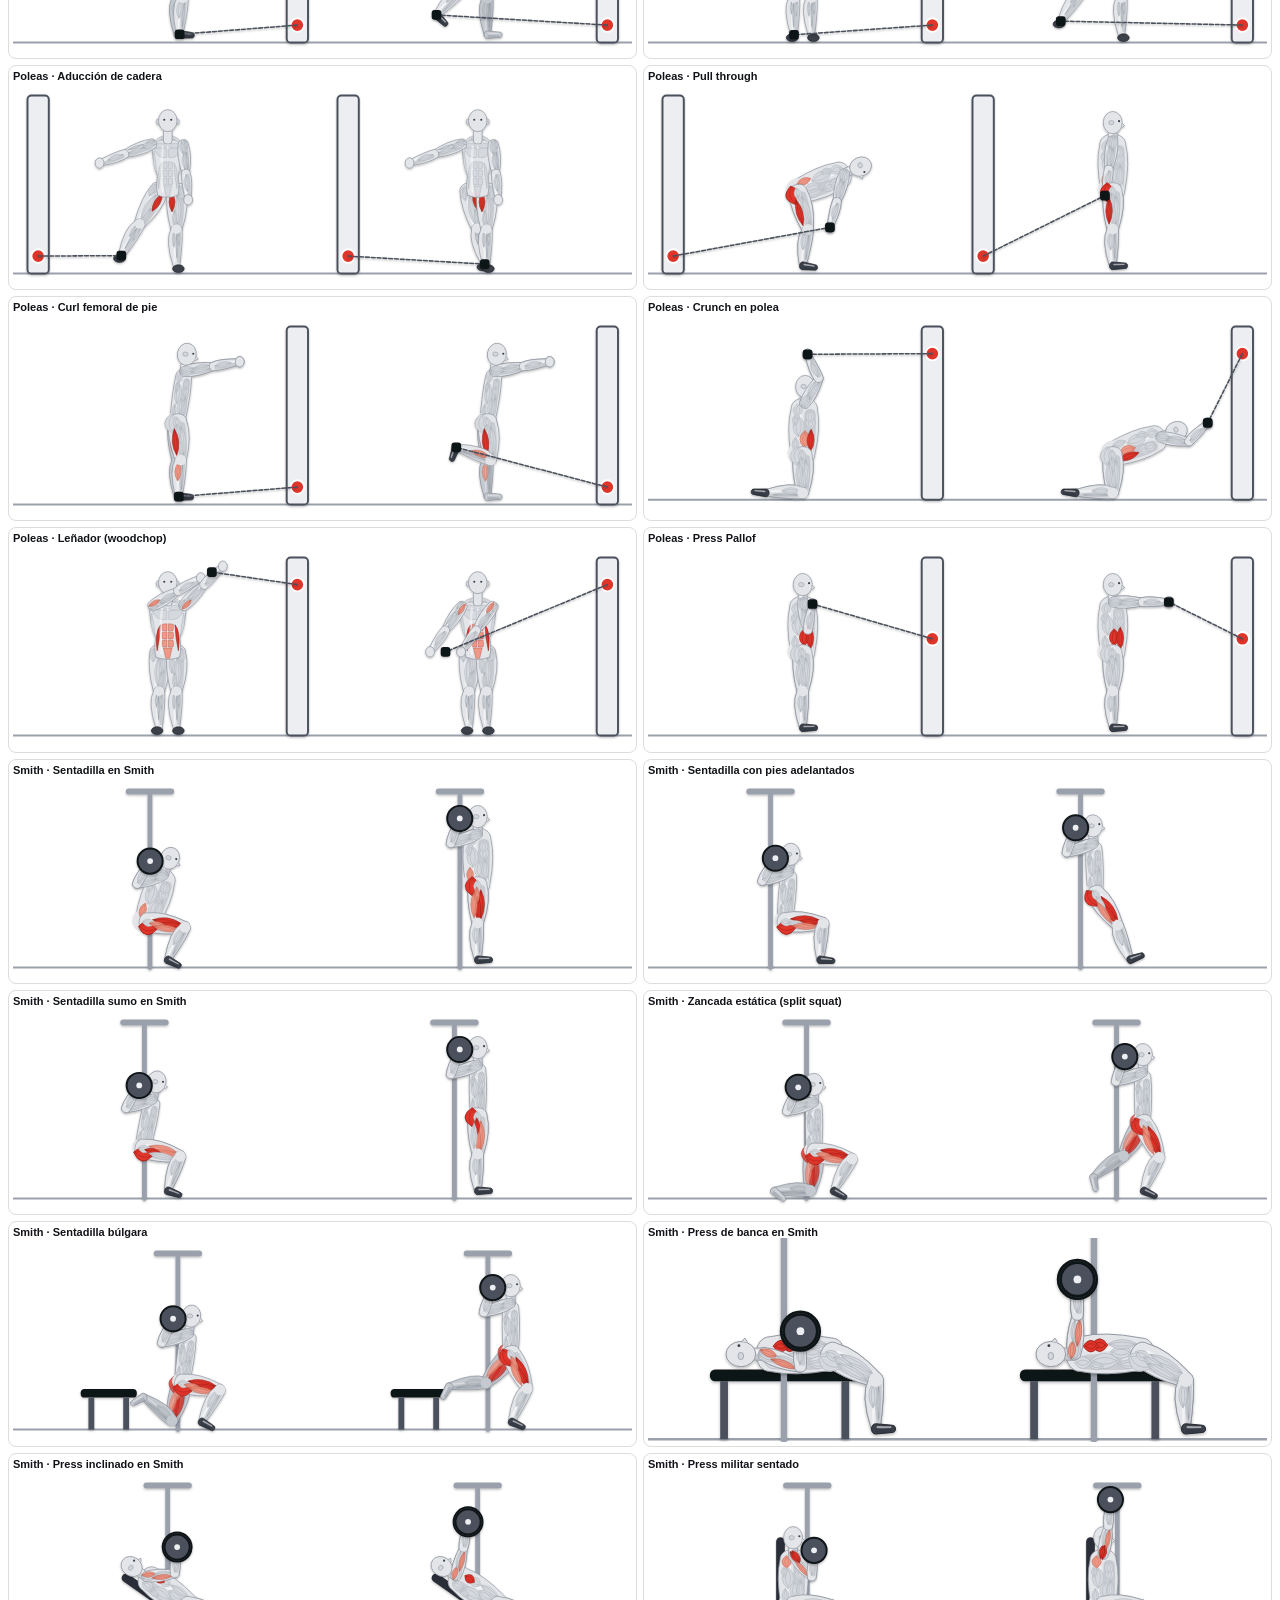
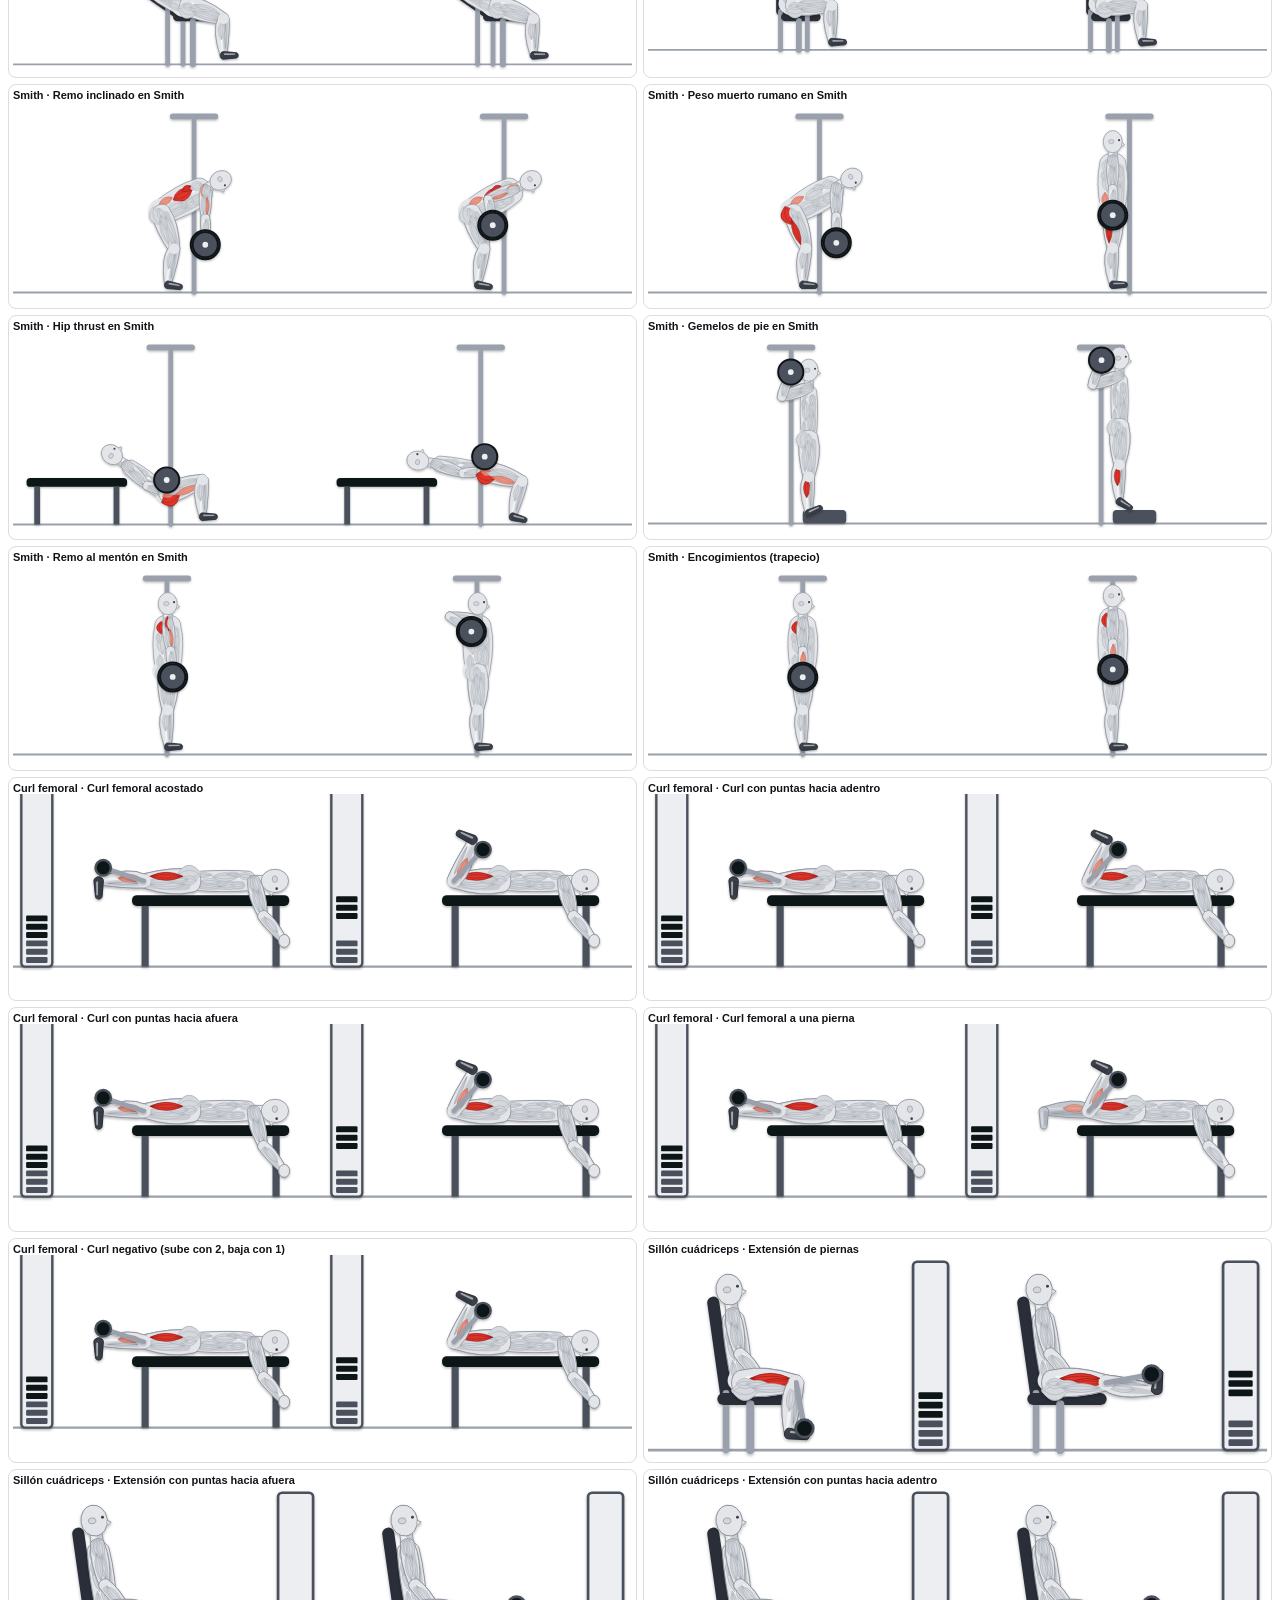
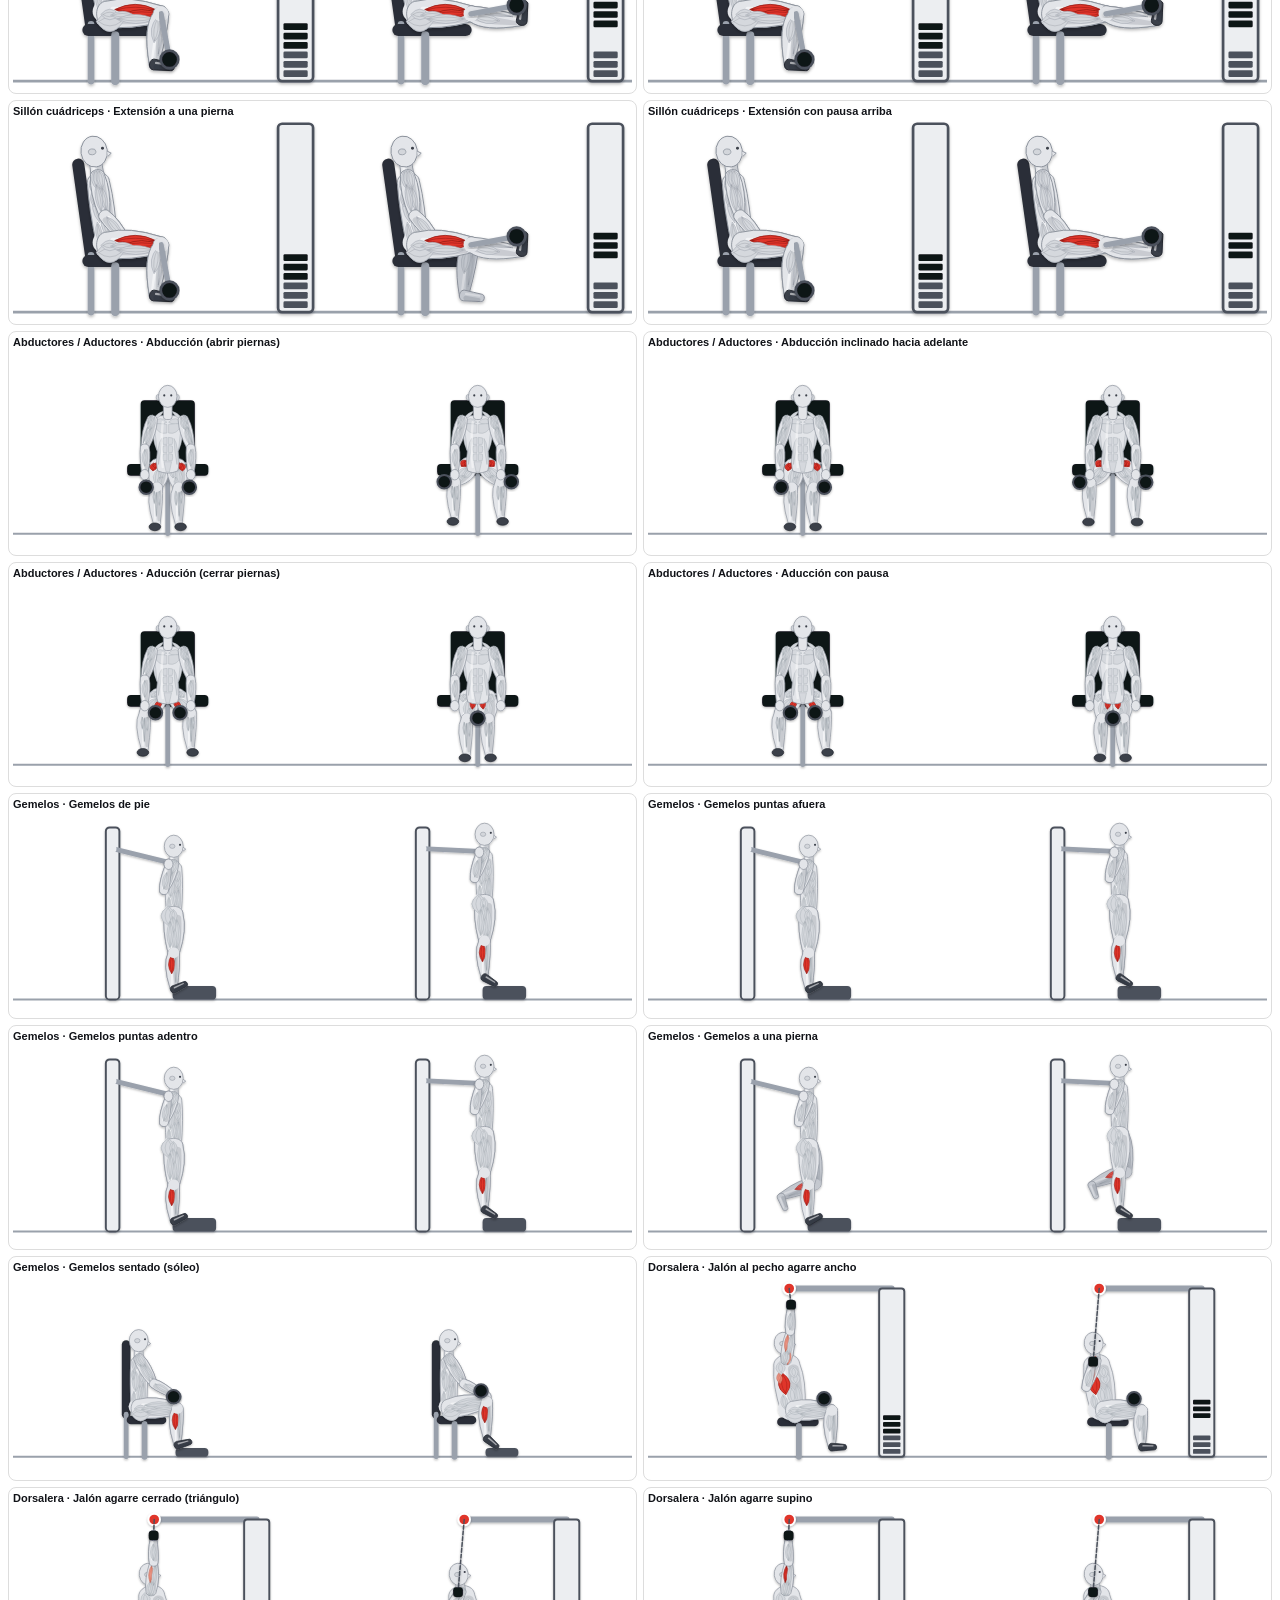
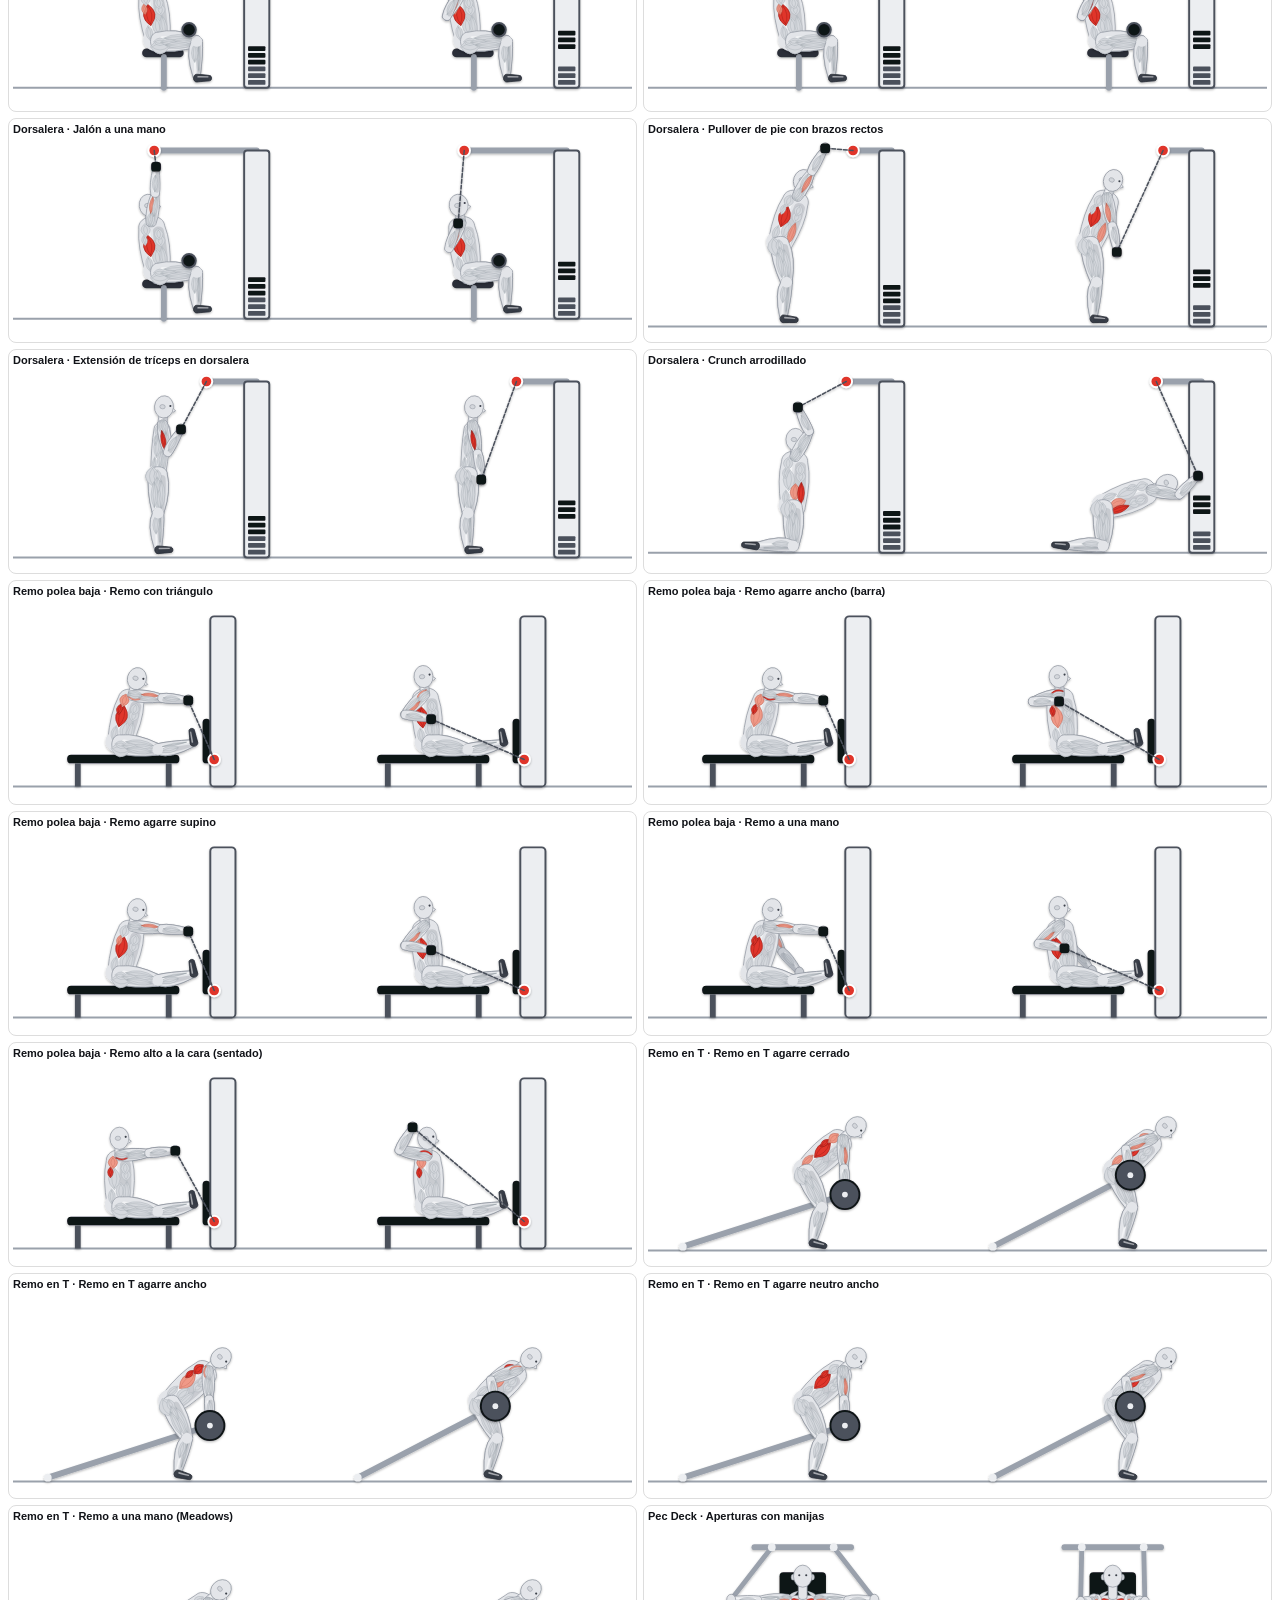
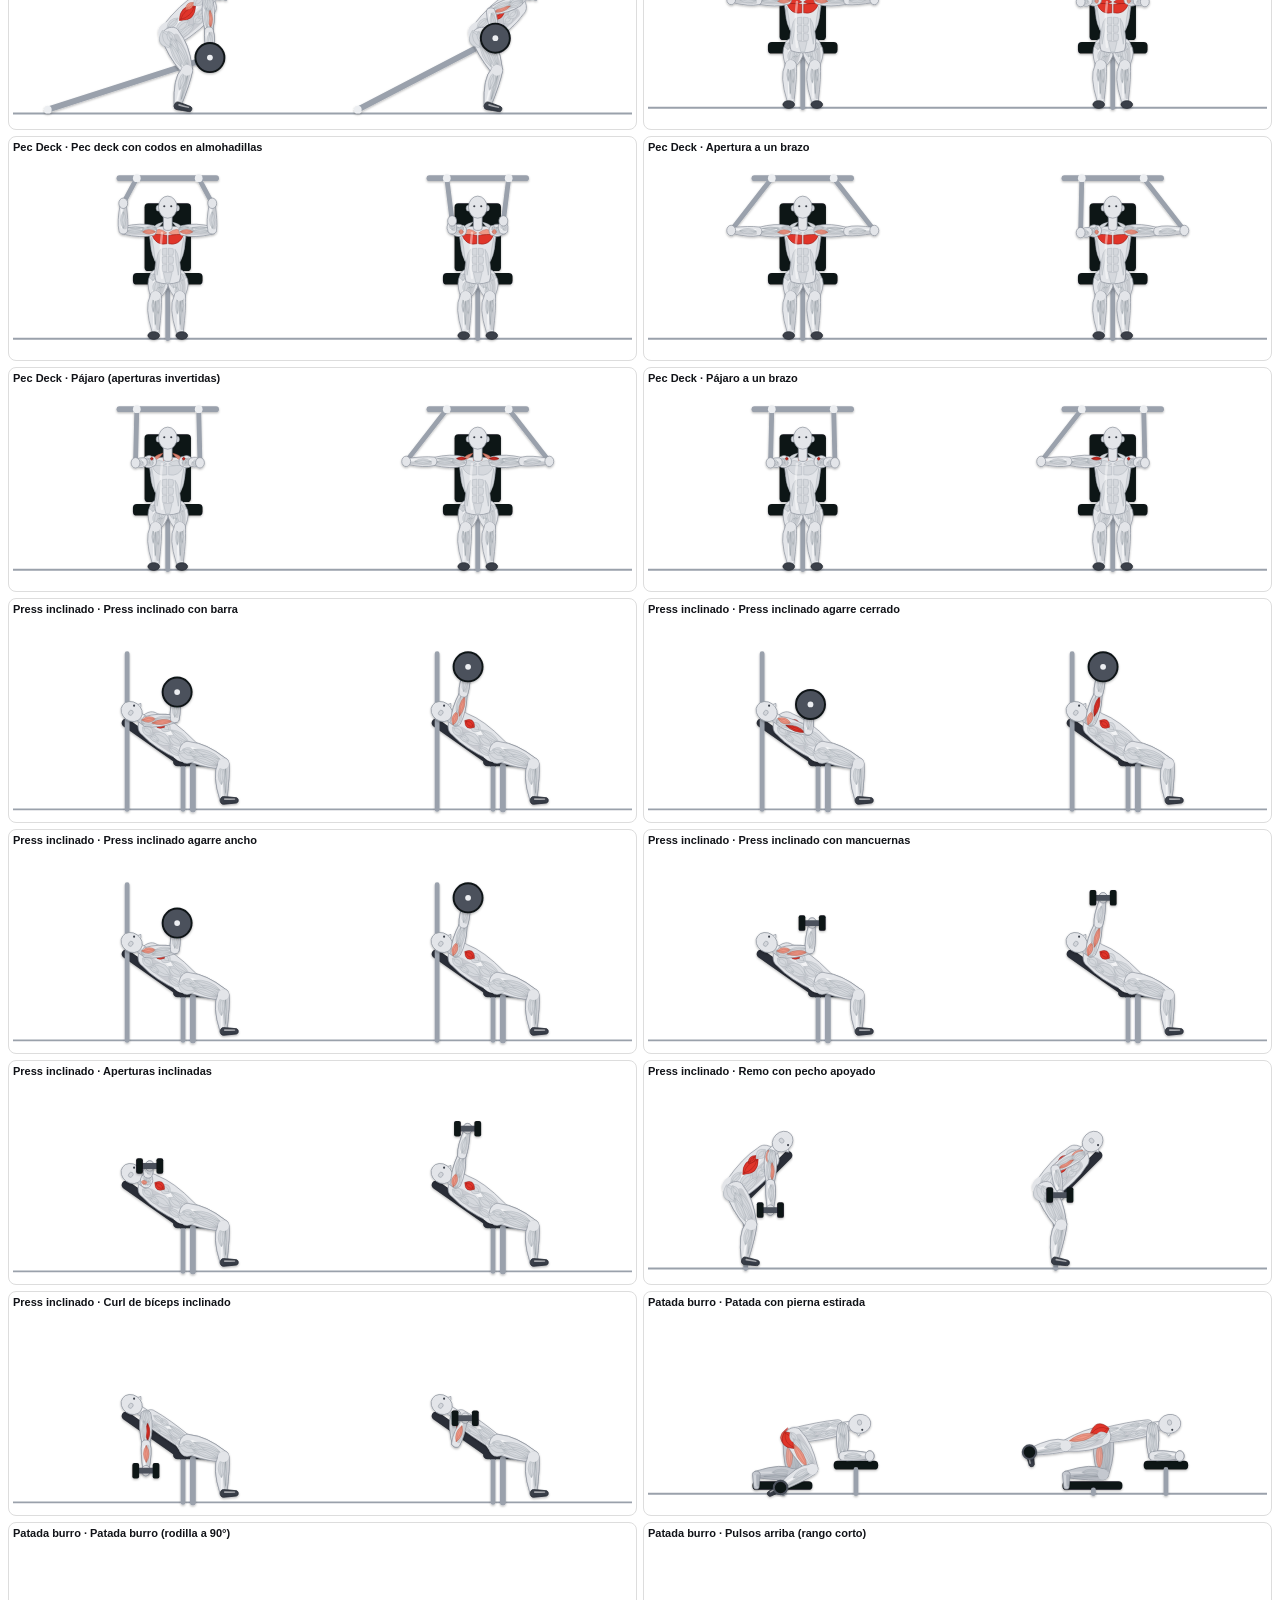
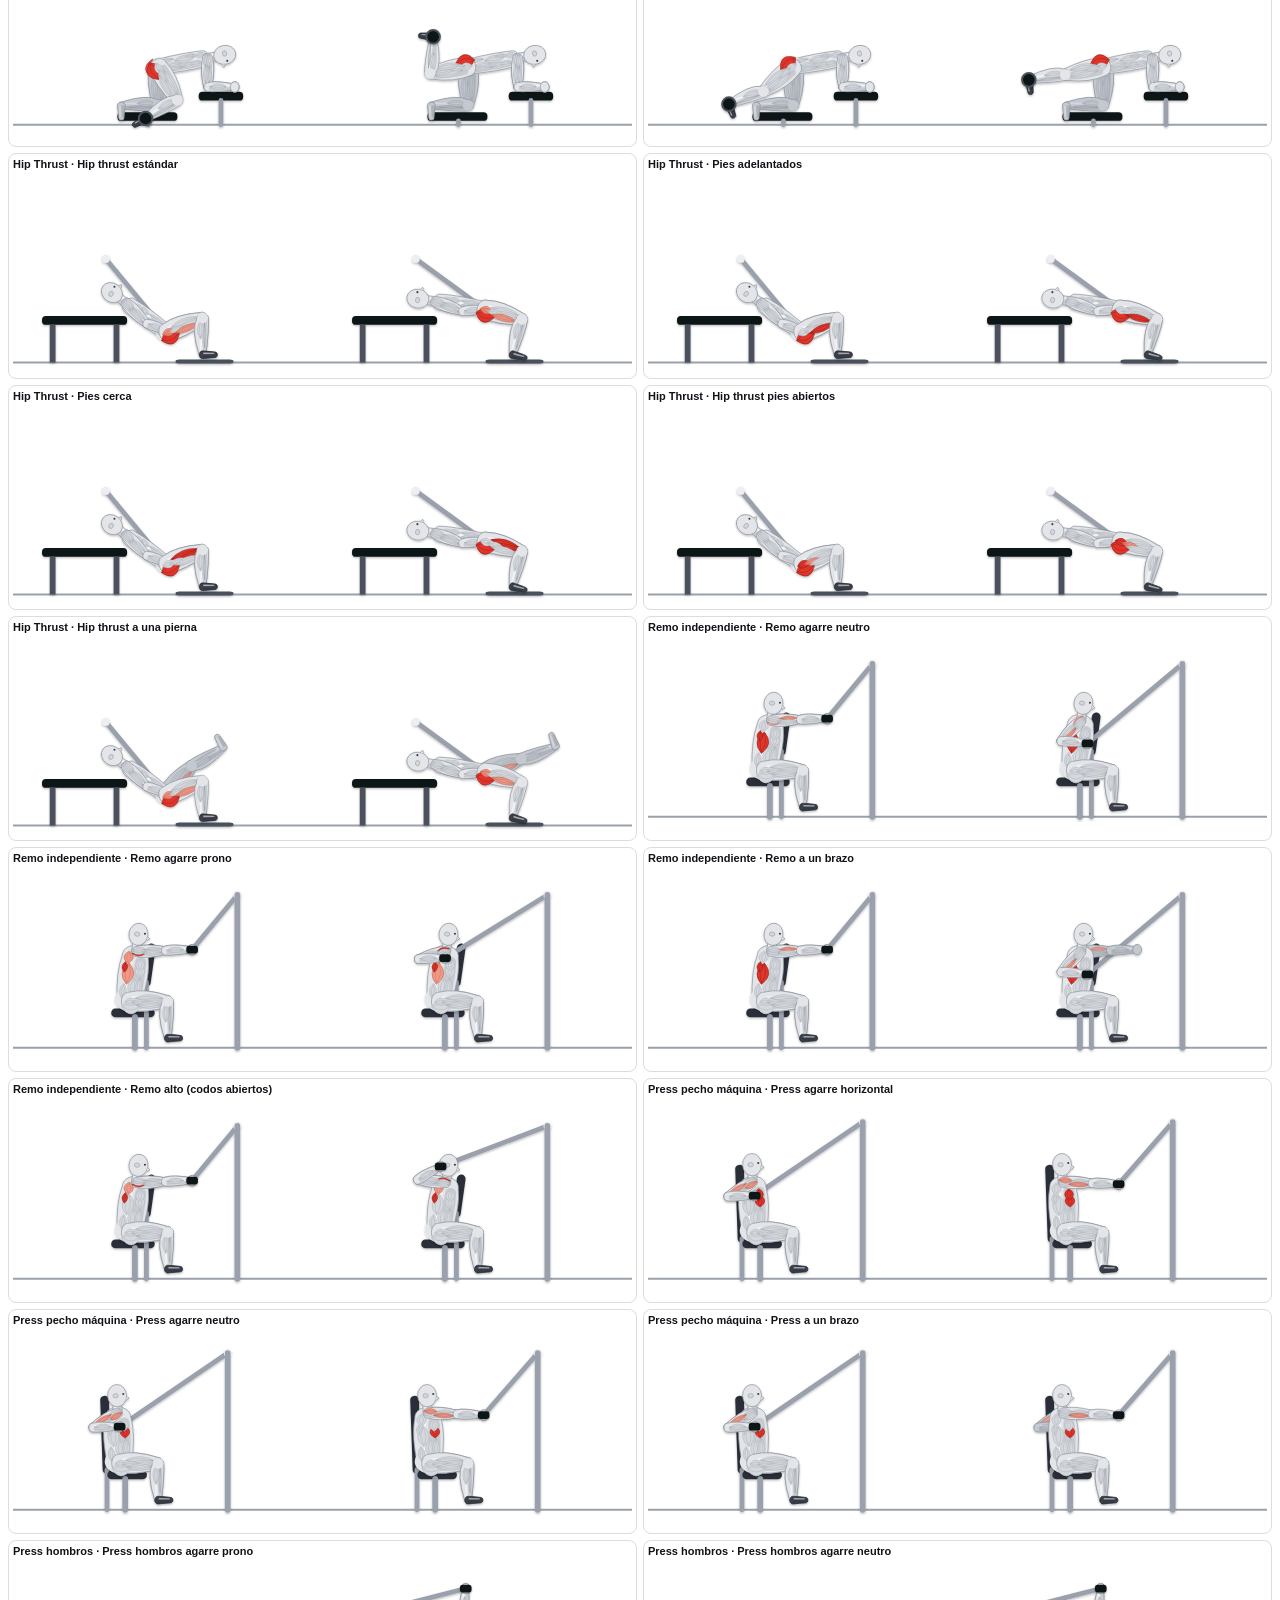
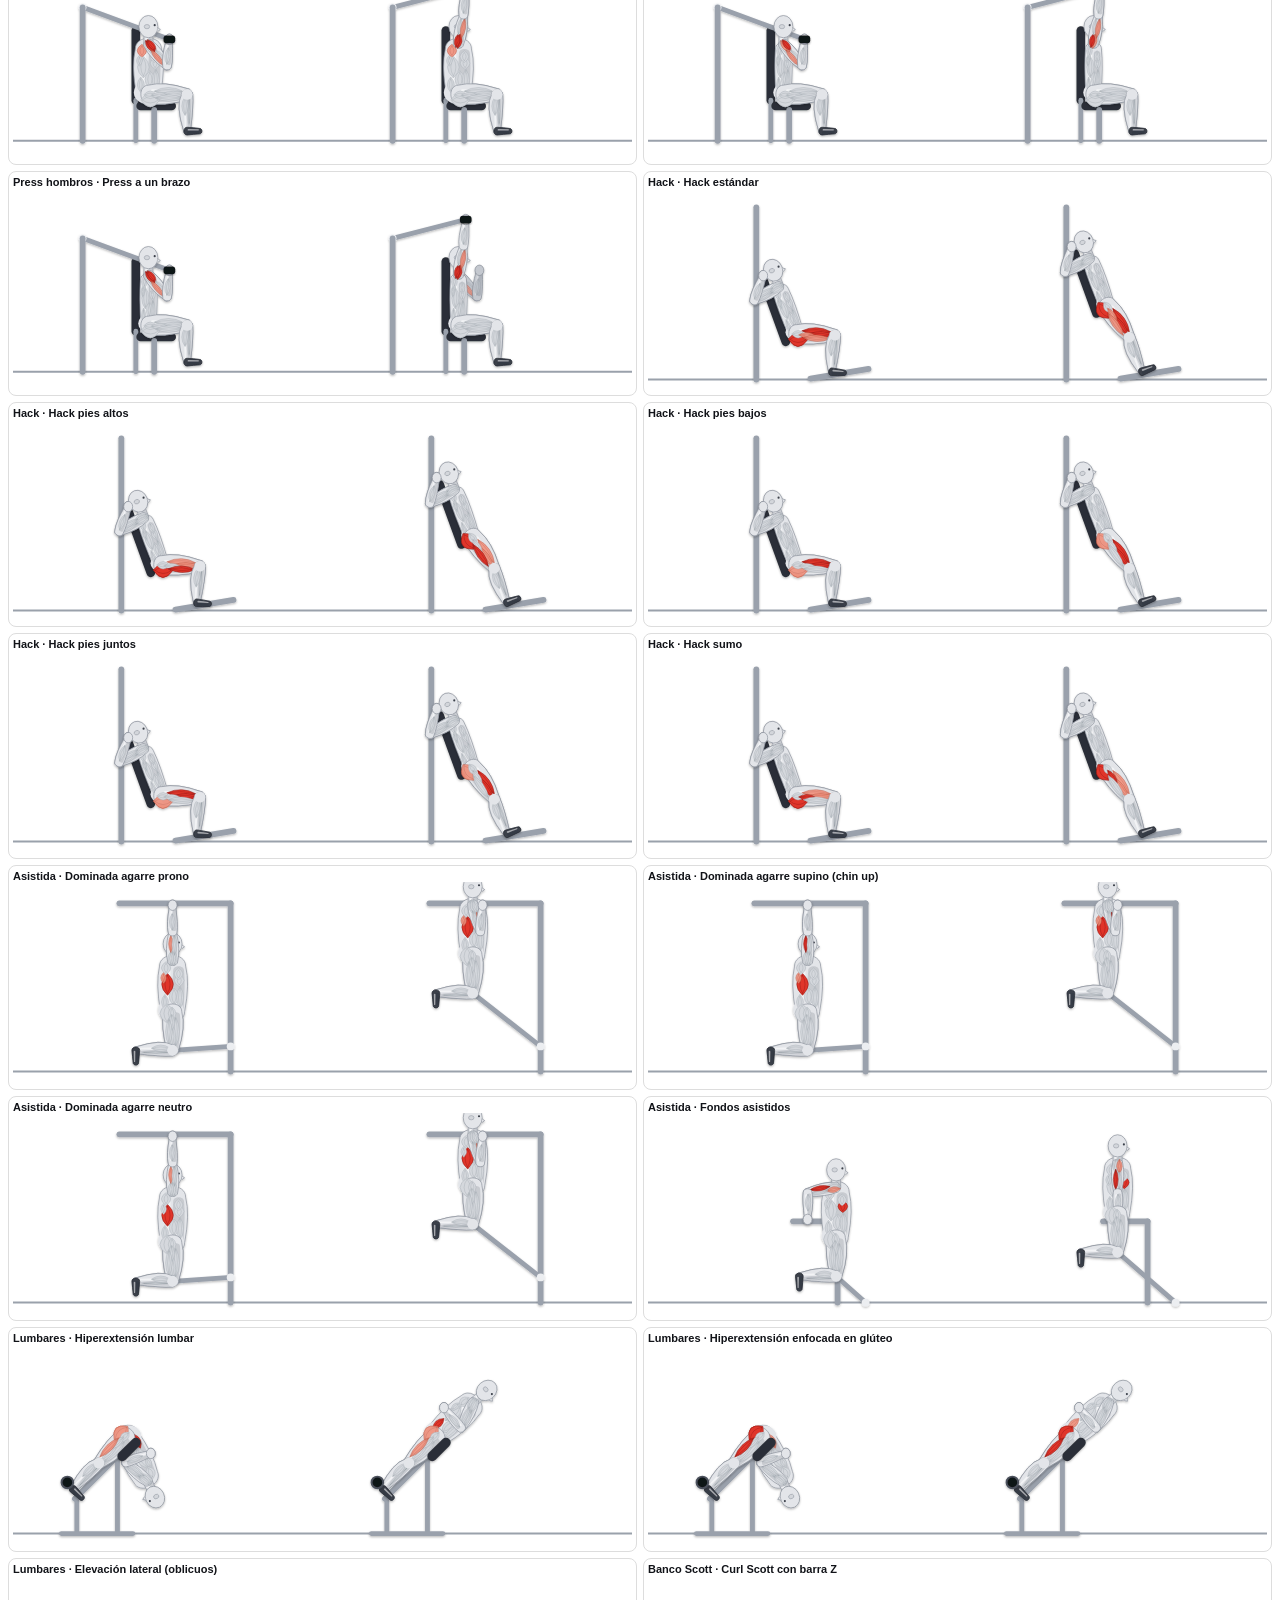
==== commit 0027d67e: "Dibujos desplegables para calentamiento y estiramientos; pies corregidos - Cada ítem de entrada en c" ====
--- a/anim-test.html
+++ b/anim-test.html
@@ -13,9 +13,9 @@
   <script src="js/data-free.js"></script><script src="js/config.js"></script><script src="js/graphics.js"></script><script src="js/anim.js"></script><script src="js/anim-extra.js"></script>
   <script src="js/anim-free.js"></script>
 <script>
-  const qs = new URLSearchParams(location.search), only = qs.get('m');
+  const qs = new URLSearchParams(location.search), only = qs.get('m'), ids = qs.get('ids') ? qs.get('ids').split(',') : null;
   const from = +(qs.get('from') || 0), cnt = +(qs.get('n') || 999), cols = qs.get('cols');
   if (cols) document.getElementById('g').style.gridTemplateColumns = `repeat(${cols}, 1fr)`;
-  document.getElementById('g').innerHTML = MACHINES.filter(m => !only || m.id === only).flatMap(m => m.exercises.map(e =>
+  document.getElementById('g').innerHTML = MACHINES.filter(m => !only || m.id === only).flatMap(m => m.exercises.filter(e => !ids || ids.includes(m.id + '/' + e.id)).map(e =>
     `<div class="c"><b>${m.short} · ${e.name}</b><div>${Anim.staticSVG(m.id, e, 0)}${Anim.staticSVG(m.id, e, 1)}</div></div>`)).slice(from, from + cnt).join('');
 </script></body></html>
--- a/css/styles.css
+++ b/css/styles.css
@@ -422,6 +422,19 @@
 .rt-block h3 { font-size: 15px; margin: 12px 0 8px; }
 .rt-block h3 small { color: var(--muted); font-weight: 600; font-size: 12px; margin-left: 4px; }
 .rt-block ul { margin: 0; padding-left: 20px; font-size: 14px; line-height: 1.55; }
+.rt-block ul.rt-how-list { list-style: none; padding-left: 0; }
+.rt-how-list > li { border-bottom: 1px dashed var(--line); }
+.rt-how-list > li:last-child { border-bottom: 0; }
+.rt-how summary { list-style: none; display: flex; align-items: center; gap: 10px; padding: 7px 0; cursor: pointer; }
+.rt-how summary::-webkit-details-marker { display: none; }
+.rt-how summary > span:first-child { flex: 1; }
+.rt-how-btn { flex: none; font-size: 12px; font-weight: 700; color: var(--accent); background: var(--accent-soft); border-radius: 999px; padding: 3px 10px; white-space: nowrap; }
+.rt-how-btn::after { content: ' ▾'; }
+.rt-how[open] .rt-how-btn::after { content: ' ▴'; }
+.rt-how[open] .rt-how-btn { font-size: 0; padding: 3px 8px; }
+.rt-how[open] .rt-how-btn::before { content: 'Ocultar'; font-size: 12px; }
+.rt-how-art { max-width: 340px; margin: 0 auto 10px; border-radius: 12px; background: var(--bg); }
+.rt-how-art svg { display: block; width: 100%; height: auto; }
 .rt-list { list-style: none; margin: 0; padding: 0; counter-reset: rt; display: grid; gap: 10px; }
 .rt-ex { counter-increment: rt; border: 1px solid var(--line); border-radius: 12px; padding: 8px 10px; background: var(--bg); }
 .rt-ex-main { display: flex; gap: 10px; align-items: center; }
@@ -440,6 +453,7 @@
 .rt-finisher { margin: 10px 0 0; font-weight: 700; font-size: 14px; }
 .rt-foot { font-size: 13px; }
 @media print {
+  .rt-how-btn, .rt-how-art { display: none !important; }
   .topbar, .foot-note, .back, .no-print, .rt-cta { display: none !important; }
   .rt-day { break-inside: avoid; page-break-inside: avoid; border: 1px solid #999; }
   .rt-ex-art { width: 60px; flex-basis: 60px; }
@@ -447,3 +461,19 @@
 .topnav { scrollbar-width: none; }
 .topnav::-webkit-scrollbar { display: none; }
 @media (max-width: 420px) { .topnav { gap: 0; } .topnav a { padding: 6px 7px; font-size: 13px; } }
+.rt-hint { margin: -2px 0 10px; font-size: 13px; color: var(--muted); }
+.rt-err { margin: 10px 0 0; color: var(--accent); font-weight: 800; font-size: 14px; }
+.chip small { font-weight: 600; opacity: .7; font-size: 11px; }
+.rt-days { display: grid; gap: 10px; }
+.rt-dayrow { border: 1px solid var(--line); border-radius: 12px; padding: 10px; background: var(--bg); display: grid; gap: 8px; }
+.rt-dayrow .rt-num { justify-self: start; }
+.rt-dayrow.empty { border-color: var(--accent); }
+.rt-dayrow .chips { flex-wrap: wrap; }
+.rt-days .link-btn { justify-self: start; }
+.rt-note { margin: 12px 0 0; padding: 10px 12px; border-radius: 12px; background: var(--accent-soft, #fdecea); font-size: 14px; line-height: 1.45; }
+.rt-week { display: flex; flex-wrap: wrap; gap: 6px; margin: 12px 0 0; }
+.rt-week span { border: 1px solid var(--line); border-radius: 999px; padding: 5px 10px; font-size: 13px; background: var(--surface); }
+.rt-week b { color: var(--accent); margin-right: 2px; }
+.rt-week small, .rt-tag { color: var(--muted); font-weight: 700; font-size: 12px; }
+.rt-fixed { color: var(--accent); font-size: 11px; text-transform: uppercase; }
+.rt-field .chip { white-space: normal; text-align: left; max-width: 100%; }
